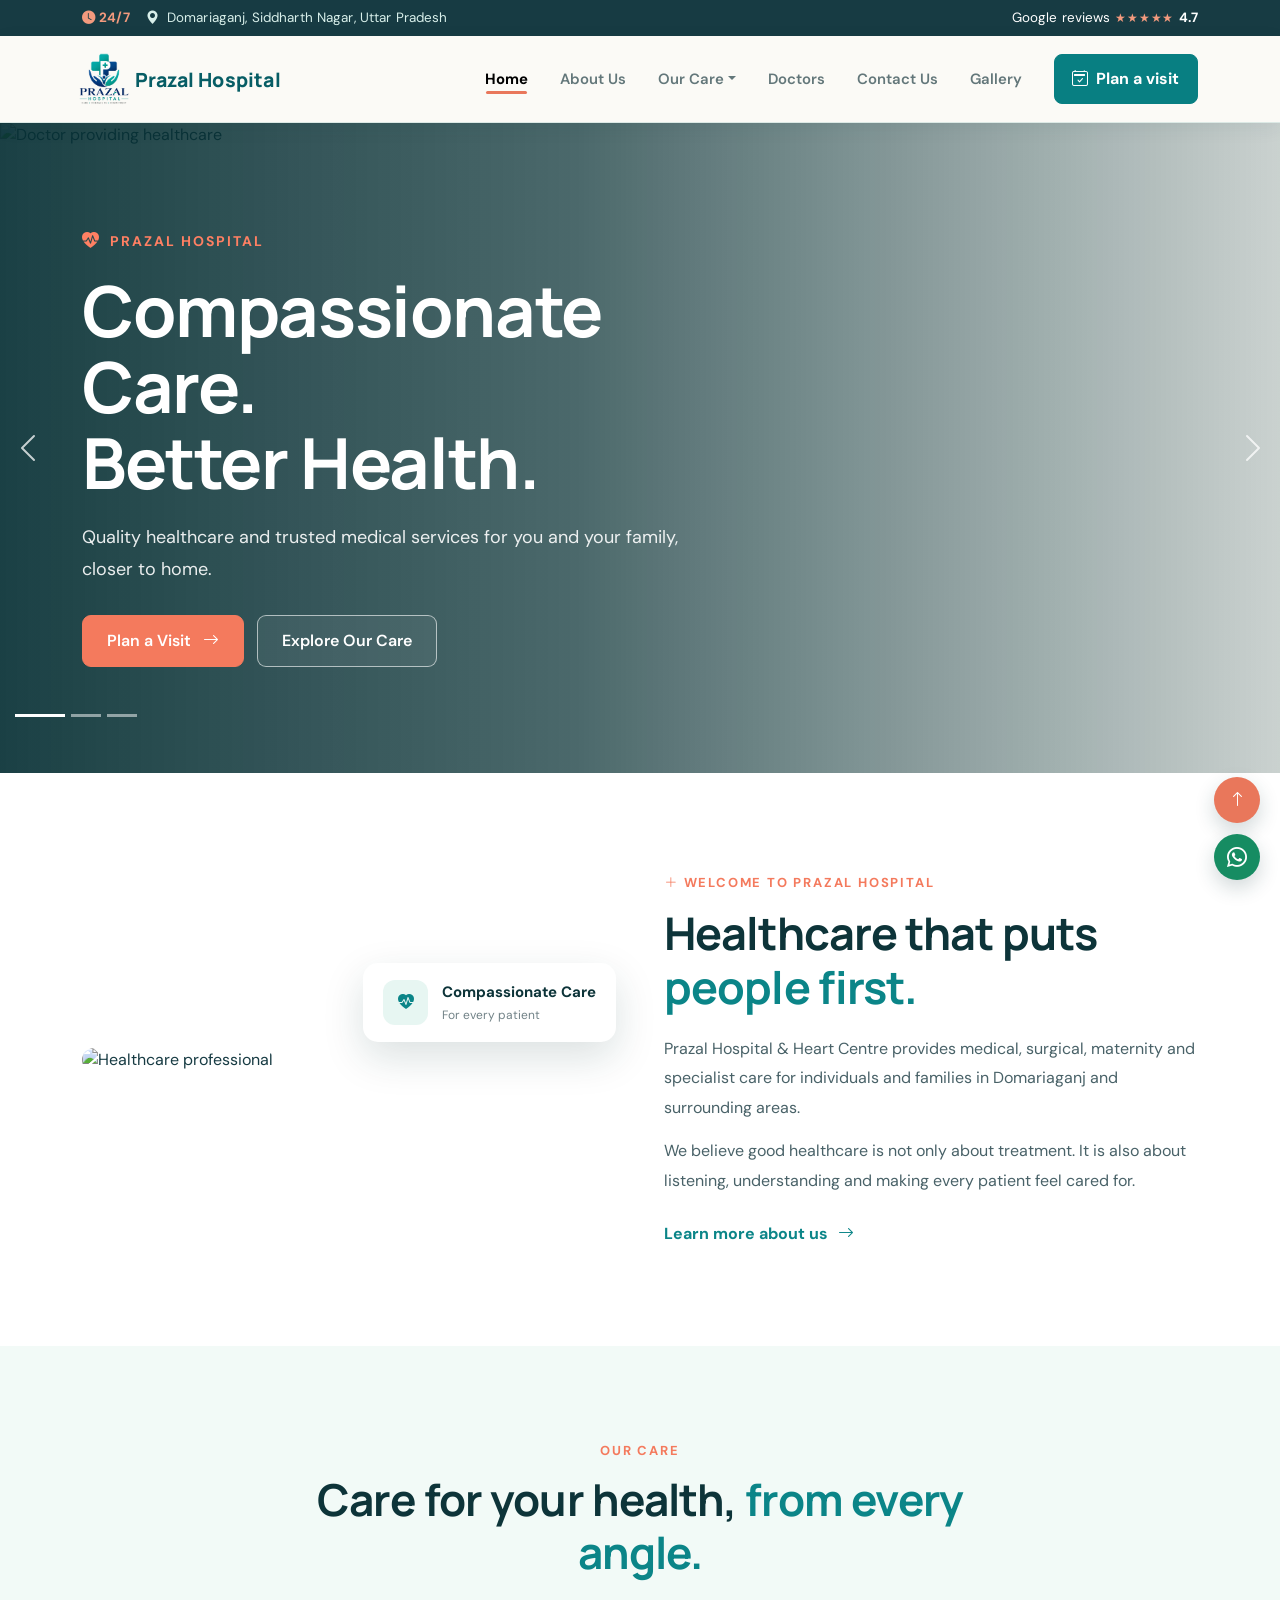
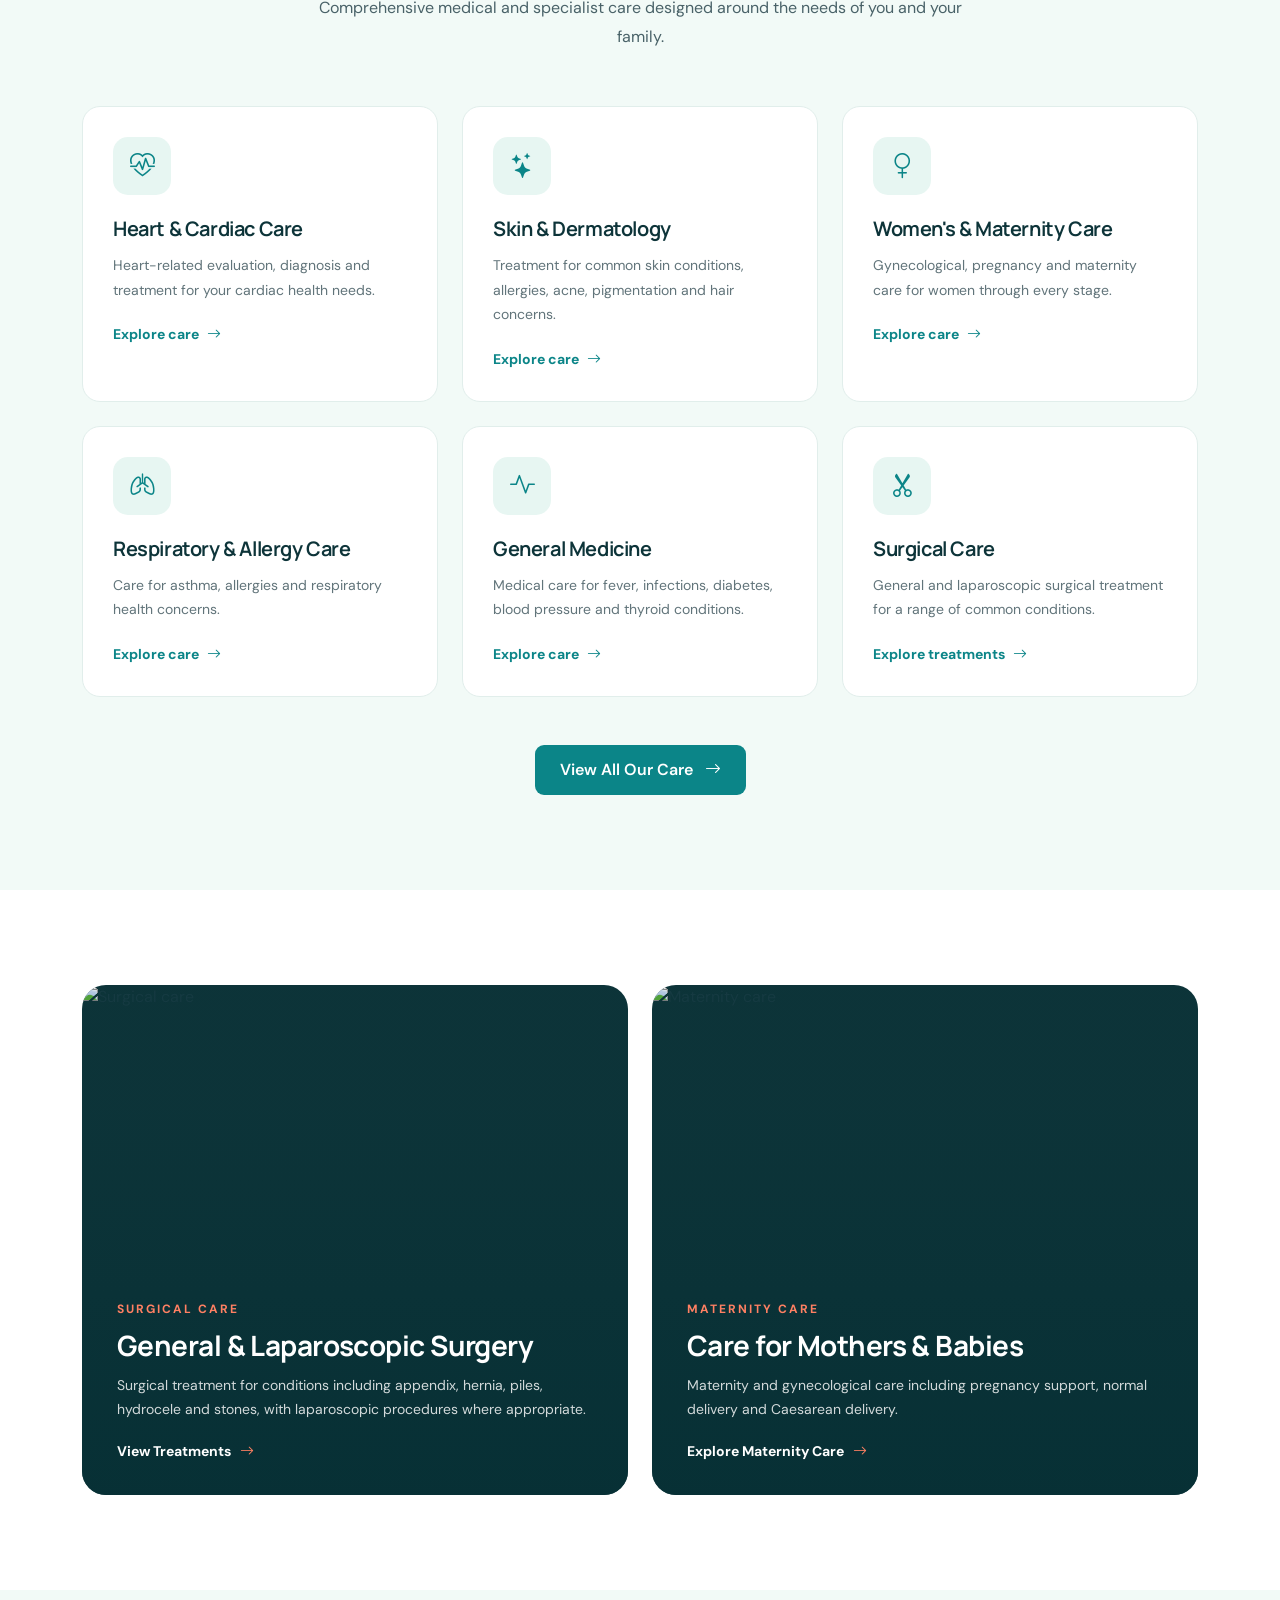
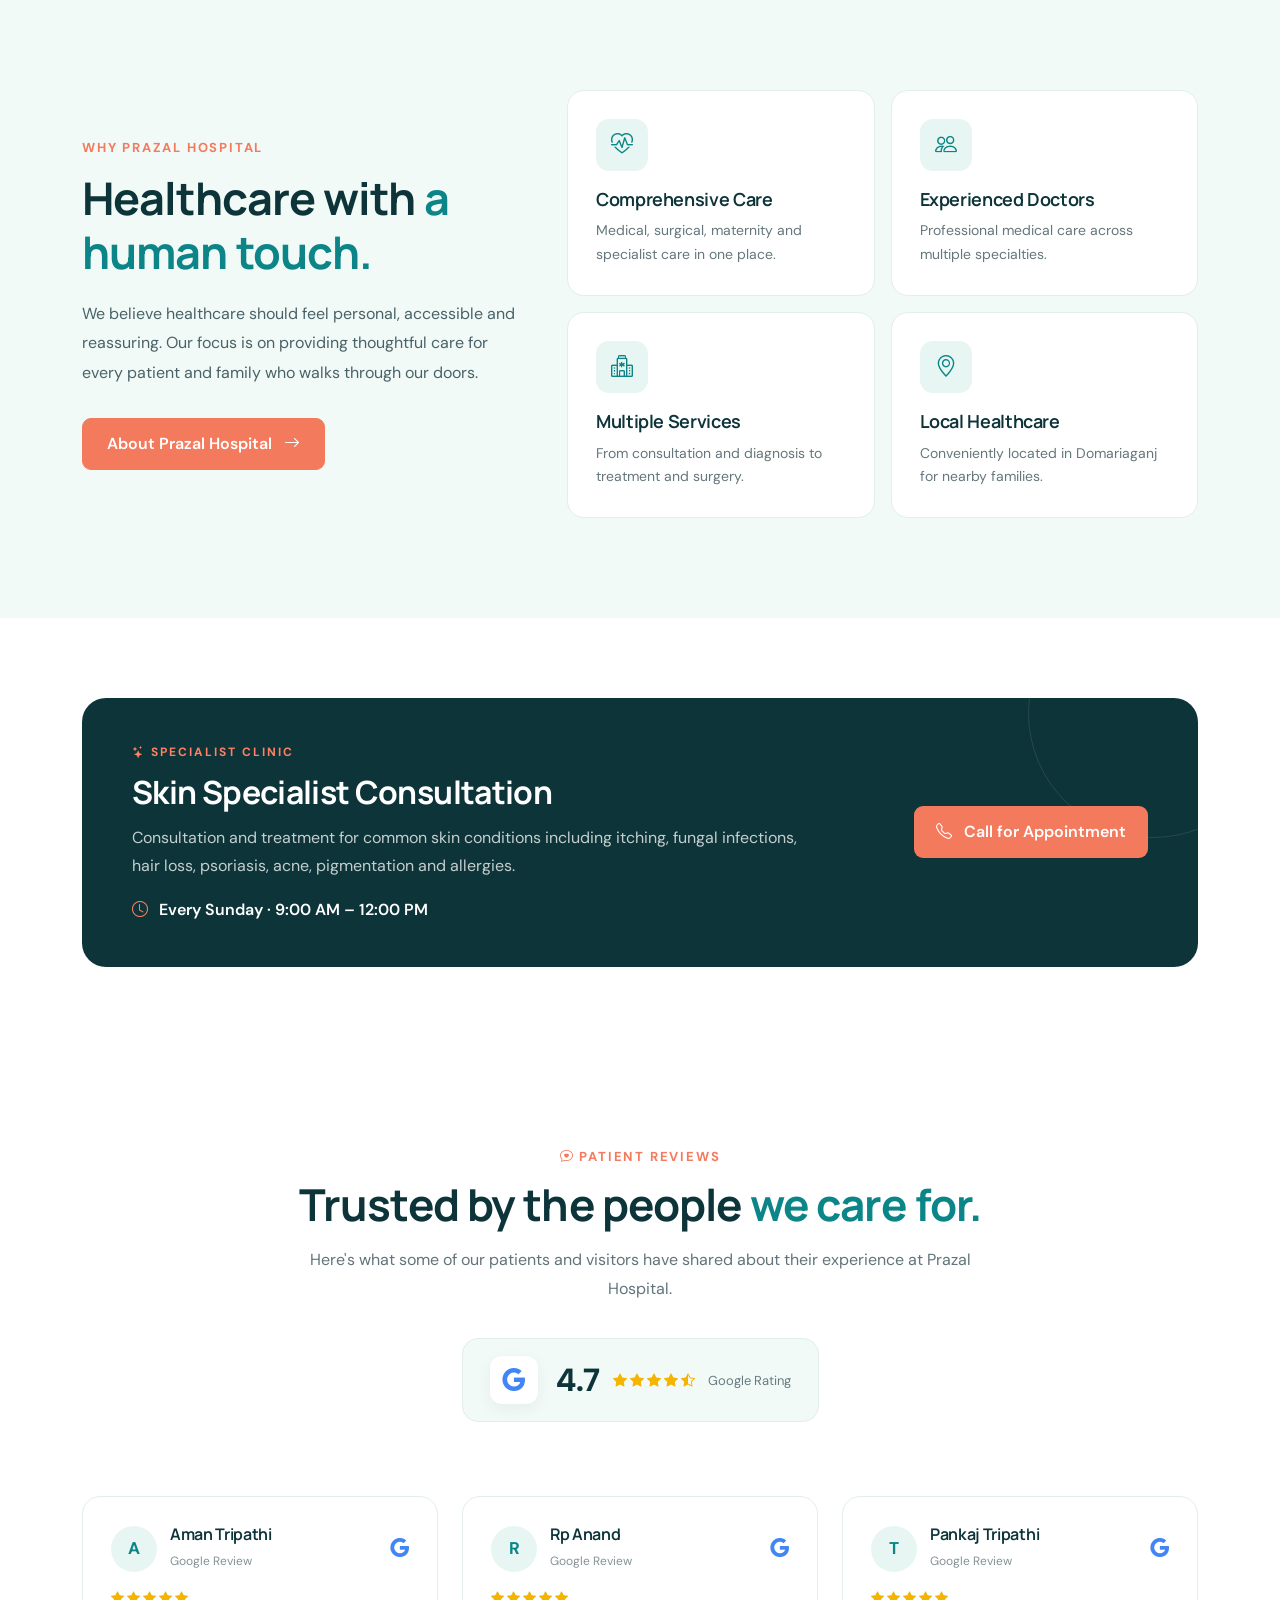
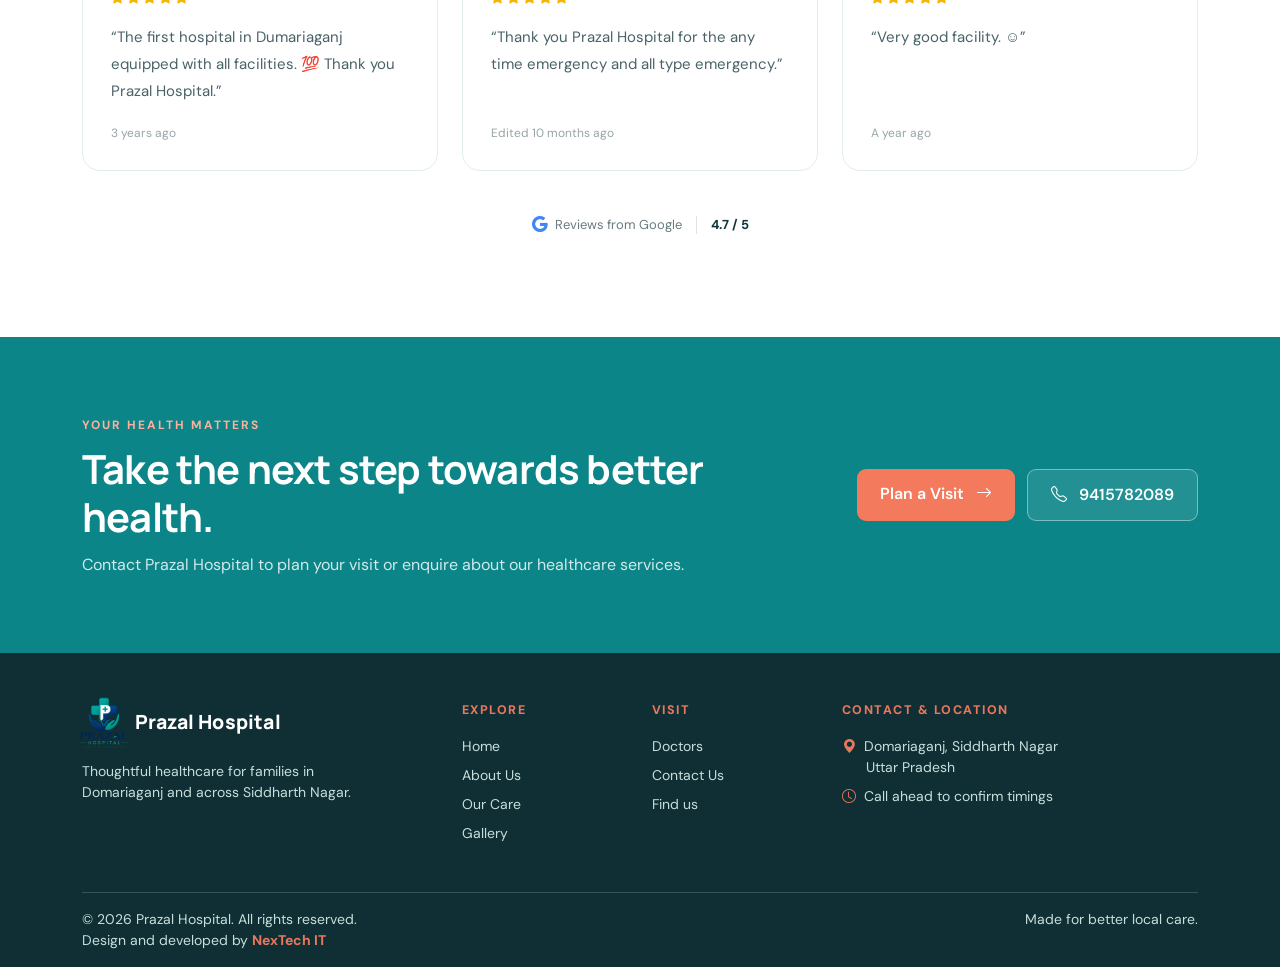
==== index.html @ b4af0061 "first commit" ====
<!doctype html>
<html lang="en">

<head>
	<meta charset="utf-8">
	<meta name="viewport" content="width=device-width, initial-scale=1">
	<meta name="description"
		content="Prazal Hospital in Domariaganj, Siddharth Nagar. Compassionate healthcare for you and your family.">
	<title>Prazal Hospital | Domariaganj, Siddharth Nagar</title>
	<link rel="preconnect" href="https://fonts.googleapis.com">
	<link rel="preconnect" href="https://fonts.gstatic.com" crossorigin>
	<link
		href="https://fonts.googleapis.com/css2?family=DM+Sans:wght@400;500;600;700&family=Manrope:wght@700;800&display=swap"
		rel="stylesheet">
	<link href="https://cdn.jsdelivr.net/npm/bootstrap@5.3.3/dist/css/bootstrap.min.css" rel="stylesheet">
	<link rel="stylesheet" href="https://cdn.jsdelivr.net/npm/bootstrap-icons@1.11.3/font/bootstrap-icons.min.css">
	<link rel="stylesheet" href="assets/css/style.css">
</head>

<body id="top">
	<div class="topbar py-2">
		<div class="container d-flex justify-content-between align-items-center">
			<span><strong class="topbar-availability me-3"><i class="bi bi-clock-fill me-1"></i>24/7</strong><i
					class="bi bi-geo-alt-fill me-2"></i>Domariaganj, Siddharth Nagar, Uttar Pradesh</span>
			<div class="d-flex align-items-center gap-3"><a class="topbar-rating"
					href="https://www.google.com/search?q=Prazal+Hospital+Domariaganj+reviews" target="_blank"
					rel="noopener"><span class="d-none d-md-inline">Google reviews </span><span class="stars"
						aria-label="4.7 out of 5 stars">★★★★★</span> <strong>4.7</strong></a></div>
		</div>
	</div>

	<nav class="navbar navbar-expand-lg sticky-top">
		<div class="container py-2">
			<a class="navbar-brand d-flex align-items-center" href="index.html"><img class="brand-logo"
					src="assets/images/logo.png" alt="">Prazal Hospital</a>
			<button class="navbar-toggler border-0" type="button" data-bs-toggle="collapse" data-bs-target="#mainNav"
				aria-label="Toggle navigation"><i class="bi bi-list fs-2"></i></button>
			<div class="collapse navbar-collapse" id="mainNav">
				<ul class="navbar-nav ms-auto align-items-lg-center gap-lg-3">
					<li class="nav-item"><a class="nav-link active" aria-current="page" href="index.html">Home</a></li>
					<li class="nav-item"><a class="nav-link" href="about.html">About Us</a></li>
					<li class="nav-item dropdown"><a class="nav-link dropdown-toggle" href="ourcare.html" role="button"
							data-bs-toggle="dropdown" aria-expanded="false">Our Care</a>
						<ul class="dropdown-menu">
							<li><a class="dropdown-item" href="ourcare.html#medical-care">Medical Care</a></li>
							<li><a class="dropdown-item" href="ourcare.html#treatments">Treatments &amp; Services</a>
							<!-- </li>
							<li><a class="dropdown-item" href="ourcare.html#hospital-services">Hospital Services</a>
							</li> -->
							<li><a class="dropdown-item" href="ourcare.html#facilities">Care Facilities</a></li>
							<li><a class="dropdown-item" href="ourcare.html#what-we-offer">What We Offer</a></li>
							<!-- <li><a class="dropdown-item" href="ourcare.html#facilities">Our Facilities</a></li> -->
						</ul>
					</li>
					<li class="nav-item"><a class="nav-link" href="doctors.html">Doctors</a></li>
					<li class="nav-item"><a class="nav-link" href="contact.html">Contact Us</a></li>
					<li class="nav-item"><a class="nav-link" href="gallery.html">Gallery</a></li>
					<li class="nav-item ms-lg-2 mt-3 mt-lg-0"><a class="btn btn-primary"
							href="contact.html#contact-form"><i class="bi bi-calendar2-check me-2"></i>Plan a visit</a>
					</li>
				</ul>
			</div>
		</div>
	</nav>

	<main>
		<!-- <section class="hero">
			<div class="container">
				<div class="row align-items-center g-5">
					<div class="col-lg-6">
						<p class="eyebrow mb-3">Trusted care near your home</p>
						<h1 class="mb-4">Good care for you and your family.</h1>
						<p class="hero-copy mb-4">When you or your family needs medical help, Prazal Hospital is here
							for you. Get caring treatment, helpful guidance and important hospital services close to
							home in Domariaganj.</p>
						<div class="d-flex flex-wrap gap-3">
							<a class="btn btn-primary" href="contact.html#contact-form"><i
									class="bi bi-arrow-right me-2"></i>Visit Prazal Hospital</a>
							<a class="btn btn-outline-primary"
								href="https://www.google.com/maps/search/?api=1&query=Prazal+Hospital+Domariaganj"
								target="_blank" rel="noopener"><i class="bi bi-map me-2"></i>Get directions</a>
						</div>
					</div>
					<div class="col-lg-6">
						<div class="hero-photo">
							<img src="https://images.unsplash.com/photo-1519494026892-80bbd2d6fd0d?auto=format&fit=crop&w=1100&q=85"
								alt="Bright, welcoming hospital corridor" loading="eager">
							<div class="floating-note">
								<div class="eyebrow mb-1">Your family matters</div><strong>Caring doctors and support
									when you need it.</strong>
							</div>
						</div>
					</div>
				</div>
			</div>
		</section>

		<section class="stat-strip">
			<div class="container">
				<div class="row text-center">
					<div class="col-md-4 stat"><i class="bi bi-heart-pulse d-block mb-2"></i><strong>Patient-first
							care</strong>
						<div class="small text-secondary mt-1">Respectful support for every family</div>
					</div>
					<div class="col-md-4 stat"><i class="bi bi-geo-alt d-block mb-2"></i><strong>Conveniently
							located</strong>
						<div class="small text-secondary mt-1">Serving Domariaganj and nearby communities</div>
					</div>
					<div class="col-md-4 stat"><i class="bi bi-chat-heart d-block mb-2"></i><strong>Here when you need
							us</strong>
						<div class="small text-secondary mt-1">Contact the hospital before your visit</div>
					</div>
				</div>
			</div>
		</section>

		<section class="section-pad" id="care">
			<div class="container">
				<div class="row align-items-end mb-5 g-4">
					<div class="col-lg-7">
						<p class="eyebrow mb-3">A complete care experience</p>
						<h2 class="section-title mb-0">Our medical services.</h2>
					</div>
					<div class="col-lg-5 ms-auto">
						<p class="section-lead mb-0">Quality hospital services, available for patients and families in
							Domariaganj.</p>
					</div>
				</div>
				<div class="bilingual-care row g-0">
					<div class="language-panel col-lg-6">
						<div class="language-label mb-3">Medical services in English</div>
						<div class="care-point"><i class="bi bi-heart-pulse"></i>
							<div><strong>ICU</strong></div>
						</div>
						<div class="care-point"><i class="bi bi-lightning-charge"></i>
							<div><strong>24-hour Emergency</strong></div>
						</div>
						<div class="care-point"><i class="bi bi-hospital"></i>
							<div><strong>Operation Theatre</strong></div>
						</div>
						<div class="care-point"><i class="bi bi-eyedropper"></i>
							<div><strong>Pathology Lab</strong></div>
						</div>
						<div class="care-point"><i class="bi bi-soundwave"></i>
							<div><strong>Ultrasound</strong></div>
						</div>
						<div class="care-point"><i class="bi bi-activity"></i>
							<div><strong>2D Echo</strong></div>
						</div>
						<div class="care-point"><i class="bi bi-droplet-half"></i>
							<div><strong>Dialysis</strong></div>
						</div>
						<div class="care-point"><i class="bi bi-radioactive"></i>
							<div><strong>X-Ray &amp; ECG</strong></div>
						</div>
						<div class="care-point"><i class="bi bi-capsule"></i>
							<div><strong>Medical Store</strong></div>
						</div>
						<div class="care-point"><i class="bi bi-lungs"></i>
							<div><strong>Ventilator Support</strong></div>
						</div>
					</div>
					<div class="language-panel col-lg-6" lang="hi">
						<div class="language-label mb-3">चिकित्सा सेवाएं हिंदी में</div>
						<div class="care-point"><i class="bi bi-heart-pulse"></i>
							<div><strong>आई.सी.यू.</strong></div>
						</div>
						<div class="care-point"><i class="bi bi-lightning-charge"></i>
							<div><strong>24 घंटे आपातकालीन सेवा</strong></div>
						</div>
						<div class="care-point"><i class="bi bi-hospital"></i>
							<div><strong>ऑपरेशन थिएटर</strong></div>
						</div>
						<div class="care-point"><i class="bi bi-eyedropper"></i>
							<div><strong>पैथोलॉजी लैब</strong></div>
						</div>
						<div class="care-point"><i class="bi bi-soundwave"></i>
							<div><strong>अल्ट्रासाउंड</strong></div>
						</div>
						<div class="care-point"><i class="bi bi-activity"></i>
							<div><strong>2डी इको</strong></div>
						</div>
						<div class="care-point"><i class="bi bi-droplet-half"></i>
							<div><strong>डायलिसिस</strong></div>
						</div>
						<div class="care-point"><i class="bi bi-radioactive"></i>
							<div><strong>एक्स-रे और ई.सी.जी.</strong></div>
						</div>
						<div class="care-point"><i class="bi bi-capsule"></i>
							<div><strong>मेडिकल स्टोर</strong></div>
						</div>
						<div class="care-point"><i class="bi bi-lungs"></i>
							<div><strong>वेंटिलेटर सुविधा</strong></div>
						</div>
					</div>
				</div>
			</div>
		</section>

		<section class="experience-band py-4" id="doctors">
			<div class="container">
				<div class="row align-items-center g-3">
					<div class="col-md-3">
						<div class="experience-number">20+</div>
						<div class="eyebrow mt-2">Years of experience</div>
					</div>
					<div class="col-md-9">
						<div class="row g-2">
							<div class="col-sm-4">
								<div class="experience-stat"><strong>50+ beds</strong><span>Comfortable care
										spaces</span></div>
							</div>
							<div class="col-sm-4">
								<div class="experience-stat"><strong>12+ doctors</strong><span>Dedicated medical
										team</span></div>
							</div>
							<div class="col-sm-4">
								<div class="experience-stat"><strong>1,000+ families</strong><span>Supported with
										care</span></div>
							</div>
						</div>
					</div>
				</div>
			</div>
		</section>

		<section class="section-pad pt-0" id="facilities">
			<div class="container">
				<div class="row align-items-center g-5">
					<div class="col-lg-6 order-lg-2"><img class="facility-image"
							src="https://images.unsplash.com/photo-1586773860418-d37222d8fce3?auto=format&fit=crop&w=1000&q=85"
							alt="Clean hospital room with a window" loading="lazy"></div>
					<div class="col-lg-6 order-lg-1">
						<p class="eyebrow mb-3">Designed around your comfort</p>
						<h2 class="section-title mb-3">A calm place to focus on getting better.</h2>
						<p class="section-lead mb-4">Our facilities are arranged to make visits simpler for patients,
							attendants and care teams.</p>
						<ul class="facility-list mb-0">
							<li><i class="bi bi-door-open"></i>
								<div><strong>Comfortable patient spaces</strong>
									<p class="text-secondary mb-0 mt-1">A welcoming environment that supports rest and
										recovery.</p>
								</div>
							</li>
							<li><i class="bi bi-stars"></i>
								<div><strong>Clean and organised surroundings</strong>
									<p class="text-secondary mb-0 mt-1">Thoughtful spaces designed for a more reassuring
										visit.</p>
								</div>
							</li>
							<li><i class="bi bi-person-check"></i>
								<div><strong>Support for attendants</strong>
									<p class="text-secondary mb-0 mt-1">Clear guidance to help families feel informed at
										every step.</p>
								</div>
							</li>
						</ul>
					</div>
				</div>
			</div>
		</section>

		<section class="care-band section-pad" id="about">
			<div class="container">
				<div class="row align-items-center g-5">
					<div class="col-lg-6"><img class="care-image w-100"
							src="https://images.unsplash.com/photo-1576091160399-112ba8d25d1d?auto=format&fit=crop&w=1000&q=85"
							alt="Doctor speaking with a patient" loading="lazy"></div>
					<div class="col-lg-6">
						<p class="eyebrow mb-3">A trusted local presence</p>
						<h2 class="section-title mb-4">Good healthcare begins with good listening.</h2>
						<p class="section-lead mb-4">At Prazal Hospital, we believe every patient deserves time, dignity
							and straightforward guidance. Our goal is to support better decisions and better outcomes
							for the people of Siddharth Nagar.</p>
						<ul class="check-list mb-0">
							<li><i class="bi bi-check-circle-fill"></i>Warm, respectful patient interactions</li>
							<li><i class="bi bi-check-circle-fill"></i>Clear guidance throughout your care</li>
							<li><i class="bi bi-check-circle-fill"></i>A convenient hospital in Domariaganj</li>
						</ul>
					</div>
				</div>
			</div>
		</section>

		<section class="section-pad" id="reviews">
			<div class="container">
				<div class="row align-items-end mb-5 g-4">
					<div class="col-lg-6">
						<p class="eyebrow mb-3">Patient feedback</p>
						<h2 class="section-title mb-3">Care people remember.</h2><a class="google-rating"
							href="https://www.google.com/search?q=Prazal+Hospital+Domariaganj+reviews" target="_blank"
							rel="noopener"><span class="fw-bold">Google reviews</span><span class="stars"
								aria-label="4.7 out of 5 stars">★★★★★</span><strong>4.7</strong></a>
					</div>
					<div class="col-lg-5 ms-auto">
						<p class="section-lead mb-0">A few words from families who value a thoughtful, clear and
							welcoming hospital experience.</p>
					</div>
				</div>
				<div class="row g-3">
					<div class="col-md-4">
						<article class="review-card">
							<div class="stars" aria-label="5 out of 5 stars">★★★★★</div>
							<blockquote>“The team made us feel comfortable and explained each step with patience.”
							</blockquote><cite>Patient family, Domariaganj</cite>
						</article>
					</div>
					<div class="col-md-4">
						<article class="review-card">
							<div class="stars" aria-label="5 out of 5 stars">★★★★★</div>
							<blockquote>“A caring atmosphere and helpful support when our family needed it most.”
							</blockquote><cite>Local patient family</cite>
						</article>
					</div>
					<div class="col-md-4">
						<article class="review-card">
							<div class="stars" aria-label="5 out of 5 stars">★★★★★</div>
							<blockquote>“It was reassuring to have a hospital close to home and easy to reach.”
							</blockquote><cite>Patient family, Siddharth Nagar</cite>
						</article>
					</div>
				</div>
			</div>
		</section>

		<section class="achievement-band py-4" id="achievements">
			<div class="container">
				<div class="row align-items-center g-3">
					<div class="col-lg-4">
						<p class="eyebrow mb-1">Our journey</p><strong class="h5 mb-0 d-block">Experience built around
							people.</strong>
					</div>
					<div class="col-lg-8">
						<div class="row text-center text-md-start">
							<div class="col-md-4 achievement">
								<div class="achievement-value">Local</div>
								<div class="achievement-label">care rooted in Domariaganj</div>
							</div>
							<div class="col-md-4 achievement">
								<div class="achievement-value">Every day</div>
								<div class="achievement-label">committed to better care</div>
							</div>
							<div class="col-md-4 achievement">
								<div class="achievement-value">One team</div>
								<div class="achievement-label">working for every family</div>
							</div>
						</div>
					</div>
				</div>
			</div>
		</section>

		<section class="section-pad" id="visit">
			<div class="container">
				<div class="row g-5 align-items-center">
					<div class="col-lg-5">
						<p class="eyebrow mb-3">Plan your visit</p>
						<h2 class="section-title mb-3">We’re easy to find.</h2>
						<p class="section-lead mb-4">Prazal Hospital is located in Domariaganj, Siddharth Nagar. Contact
							the hospital directly to confirm availability and plan your appointment.</p><a
							class="btn btn-primary"
							href="https://www.google.com/maps/search/?api=1&query=Prazal+Hospital+Domariaganj"
							target="_blank" rel="noopener"><i class="bi bi-sign-turn-right me-2"></i>Open in Google
							Maps</a>
					</div>
					<div class="col-lg-6 ms-auto">
						<div class="location-box d-flex gap-3 align-items-start mb-3"><i class="bi bi-pin-map-fill"></i>
							<div><strong>Our location</strong>
								<p class="text-secondary mb-0 mt-1">Prazal Hospital, Domariaganj<br>Siddharth Nagar,
									Uttar Pradesh</p>
							</div>
						</div>
						<div class="location-box d-flex gap-3 align-items-start"><i class="bi bi-telephone-fill"></i>
							<div><strong>Before you arrive</strong>
								<p class="text-secondary mb-0 mt-1">Please call ahead for appointments, timings and
									current services.</p>
							</div>
						</div>
					</div>
				</div>
			</div>
		</section>

		<section class="section-pad" id="faq">
			<div class="container">
				<div class="text-center mb-5">
					<p class="eyebrow mb-3">Need to know</p>
					<h2 class="section-title mb-3">Frequently Asked Questions</h2>
					<p class="section-lead mb-0">Helpful information before your visit to Prazal Hospital.</p>
				</div>
				<div class="faq-wrap accordion" id="faqAccordion">
					<div class="accordion-item">
						<h3 class="accordion-header"><button class="accordion-button" type="button"
								data-bs-toggle="collapse" data-bs-target="#faqOne" aria-expanded="true"
								aria-controls="faqOne">What services are available at Prazal Hospital?</button></h3>
						<div id="faqOne" class="accordion-collapse collapse show" data-bs-parent="#faqAccordion">
							<div class="accordion-body">Our listed services include ICU, 24-hour emergency care,
								operation theatre, pathology lab, ultrasound, 2D echo, dialysis, X-ray and ECG, medical
								store, and ventilator support.</div>
						</div>
					</div>
					<div class="accordion-item">
						<h3 class="accordion-header"><button class="accordion-button collapsed" type="button"
								data-bs-toggle="collapse" data-bs-target="#faqTwo" aria-expanded="false"
								aria-controls="faqTwo">Where is Prazal Hospital located?</button></h3>
						<div id="faqTwo" class="accordion-collapse collapse" data-bs-parent="#faqAccordion">
							<div class="accordion-body">Prazal Hospital is located in Domariaganj, Siddharth Nagar,
								Uttar Pradesh. Use the Google Maps link in the visit section for directions.</div>
						</div>
					</div>
					<div class="accordion-item">
						<h3 class="accordion-header"><button class="accordion-button collapsed" type="button"
								data-bs-toggle="collapse" data-bs-target="#faqThree" aria-expanded="false"
								aria-controls="faqThree">Do I need to book an appointment?</button></h3>
						<div id="faqThree" class="accordion-collapse collapse" data-bs-parent="#faqAccordion">
							<div class="accordion-body">Please call the hospital before visiting to confirm
								appointments, availability, timings and the service you need.</div>
						</div>
					</div>
					<div class="accordion-item">
						<h3 class="accordion-header"><button class="accordion-button collapsed" type="button"
								data-bs-toggle="collapse" data-bs-target="#faqFour" aria-expanded="false"
								aria-controls="faqFour">Is emergency care available 24 hours?</button></h3>
						<div id="faqFour" class="accordion-collapse collapse" data-bs-parent="#faqAccordion">
							<div class="accordion-body">The hospital information lists 24-hour emergency service. For
								urgent medical needs, contact the hospital directly or your local emergency service.
							</div>
						</div>
					</div>
					<div class="accordion-item">
						<h3 class="accordion-header"><button class="accordion-button collapsed" type="button"
								data-bs-toggle="collapse" data-bs-target="#faqFive" aria-expanded="false"
								aria-controls="faqFive">How can I confirm hospital timings?</button></h3>
						<div id="faqFive" class="accordion-collapse collapse" data-bs-parent="#faqAccordion">
							<div class="accordion-body">Timings and service availability can change, so please call
								ahead before planning your visit.</div>
						</div>
					</div>
				</div>
			</div>
		</section> -->




		<!-- ================================
			PRAZAL HOME HERO
		================================ -->

		<section id="prazal-home-hero" class="prazal-hero-section">

			<div id="prazalHeroCarousel"
				class="carousel slide carousel-fade"
				data-bs-ride="carousel"
				data-bs-interval="5000">

				<!-- INDICATORS -->
				<div class="carousel-indicators prazal-hero-indicators">

					<button type="button"
							data-bs-target="#prazalHeroCarousel"
							data-bs-slide-to="0"
							class="active"
							aria-current="true"
							aria-label="Slide 1"></button>

					<button type="button"
							data-bs-target="#prazalHeroCarousel"
							data-bs-slide-to="1"
							aria-label="Slide 2"></button>

					<button type="button"
							data-bs-target="#prazalHeroCarousel"
							data-bs-slide-to="2"
							aria-label="Slide 3"></button>

				</div>


				<!-- SLIDES -->
				<div class="carousel-inner">


					<!-- SLIDE 1 -->
					<div class="carousel-item active">

						<img src="https://images.unsplash.com/photo-1576091160399-112ba8d25d1d?auto=format&fit=crop&w=2000&q=85"
							class="d-block w-100 prazal-hero-image"
							alt="Doctor providing healthcare">

						<div class="prazal-hero-overlay"></div>

						<div class="container prazal-hero-content">

							<div class="prazal-hero-text">

								<span class="prazal-hero-label">
									<i class="bi bi-heart-pulse-fill"></i>
									PRAZAL HOSPITAL
								</span>

								<h1>
									Compassionate Care.<br>
									Better Health.
								</h1>

								<p>
									Quality healthcare and trusted medical services
									for you and your family, closer to home.
								</p>

								<div class="prazal-hero-buttons">

									<a href="contact.html"
									class="btn prazal-btn-primary">
										Plan a Visit
										<i class="bi bi-arrow-right ms-2"></i>
									</a>

									<a href="our-care.html"
									class="btn prazal-btn-outline">
										Explore Our Care
									</a>

								</div>

							</div>

						</div>

					</div>


					<!-- SLIDE 2 -->
					<div class="carousel-item">

						<img src="https://images.unsplash.com/photo-1538108149393-fbbd81895907?auto=format&fit=crop&w=2000&q=85"
							class="d-block w-100 prazal-hero-image"
							alt="Modern hospital healthcare">

						<div class="prazal-hero-overlay"></div>

						<div class="container prazal-hero-content">

							<div class="prazal-hero-text">

								<span class="prazal-hero-label">
									<i class="bi bi-shield-check"></i>
									TRUSTED HEALTHCARE
								</span>

								<h1>
									Care You Can<br>
									Count On.
								</h1>

								<p>
									From medical consultation to treatment and
									surgery, we're here to support your health journey.
								</p>

								<div class="prazal-hero-buttons">

									<a href="medical-care.html"
									class="btn prazal-btn-primary">
										Discover Our Care
										<i class="bi bi-arrow-right ms-2"></i>
									</a>

								</div>

							</div>

						</div>

					</div>


					<!-- SLIDE 3 -->
					<div class="carousel-item">

						<img src="https://images.unsplash.com/photo-1551076805-e1869033e561?auto=format&fit=crop&w=2000&q=85"
							class="d-block w-100 prazal-hero-image"
							alt="Medical professionals and healthcare">

						<div class="prazal-hero-overlay"></div>

						<div class="container prazal-hero-content">

							<div class="prazal-hero-text">

								<span class="prazal-hero-label">
									<i class="bi bi-people-fill"></i>
									HERE FOR YOUR FAMILY
								</span>

								<h1>
									Your Family's<br>
									Health Matters.
								</h1>

								<p>
									Thoughtful medical, surgical, maternity and
									specialist care for families in Domariaganj.
								</p>

								<div class="prazal-hero-buttons">

									<a href="contact.html"
									class="btn prazal-btn-primary">
										Contact Us
										<i class="bi bi-arrow-right ms-2"></i>
									</a>

								</div>

							</div>

						</div>

					</div>

				</div>


				<!-- PREVIOUS -->
				<button class="carousel-control-prev prazal-hero-control"
						type="button"
						data-bs-target="#prazalHeroCarousel"
						data-bs-slide="prev">

					<span class="carousel-control-prev-icon"></span>

					<span class="visually-hidden">
						Previous
					</span>

				</button>


				<!-- NEXT -->
				<button class="carousel-control-next prazal-hero-control"
						type="button"
						data-bs-target="#prazalHeroCarousel"
						data-bs-slide="next">

					<span class="carousel-control-next-icon"></span>

					<span class="visually-hidden">
						Next
					</span>

				</button>

			</div>

		</section>

		<!-- ==========================================
			PRAZAL INTRODUCTION
		========================================== -->

		<section id="prazal-home-intro" class="prazal-intro-section">

			<div class="container">

				<div class="row align-items-center g-5">

					<div class="col-lg-6">

						<div class="prazal-intro-image-wrap">

							<img src="https://images.unsplash.com/photo-1584982751601-97dcc096659c?auto=format&fit=crop&w=1000&q=85"
								class="img-fluid prazal-intro-image"
								alt="Healthcare professional">

							<div class="prazal-intro-badge">

								<i class="bi bi-heart-pulse-fill"></i>

								<div>
									<strong>Compassionate Care</strong>
									<span>For every patient</span>
								</div>

							</div>

						</div>

					</div>


					<div class="col-lg-6">

						<div class="prazal-section-label">
							<i class="bi bi-plus-lg"></i>
							WELCOME TO PRAZAL HOSPITAL
						</div>

						<h2 class="prazal-intro-title">
							Healthcare that puts
							<span>people first.</span>
						</h2>

						<p class="prazal-intro-text">
							Prazal Hospital & Heart Centre provides medical,
							surgical, maternity and specialist care for individuals
							and families in Domariaganj and surrounding areas.
						</p>

						<p class="prazal-intro-text">
							We believe good healthcare is not only about treatment.
							It is also about listening, understanding and making
							every patient feel cared for.
						</p>

						<a href="about-us.html"
						class="prazal-text-link">

							Learn more about us
							<i class="bi bi-arrow-right"></i>

						</a>

					</div>

				</div>

			</div>

		</section>

		<!-- ==========================================
			PRAZAL MEDICAL CARE
		========================================== -->

		<section id="prazal-home-care"
				class="prazal-care-section">

			<div class="container">

				<div class="prazal-home-heading">

					<div class="prazal-section-label">
						OUR CARE
					</div>

					<h2>
						Care for your health,
						<span>from every angle.</span>
					</h2>

					<p>
						Comprehensive medical and specialist care designed
						around the needs of you and your family.
					</p>

				</div>


				<div class="row g-4">


					<!-- CARD -->
					<div class="col-lg-4 col-md-6">

						<div class="prazal-care-card">

							<div class="prazal-care-icon">
								<i class="bi bi-heart-pulse"></i>
							</div>

							<h3>Heart & Cardiac Care</h3>

							<p>
								Heart-related evaluation, diagnosis and
								treatment for your cardiac health needs.
							</p>

							<a href="ourcare.html#medical-care">
								Explore care
								<i class="bi bi-arrow-right"></i>
							</a>

						</div>

					</div>


					<!-- CARD -->
					<div class="col-lg-4 col-md-6">

						<div class="prazal-care-card">

							<div class="prazal-care-icon">
								<i class="bi bi-stars"></i>
							</div>

							<h3>Skin & Dermatology</h3>

							<p>
								Treatment for common skin conditions,
								allergies, acne, pigmentation and hair concerns.
							</p>

							<a href="ourcare.html#skin-dermatology">
								Explore care
								<i class="bi bi-arrow-right"></i>
							</a>

						</div>

					</div>


					<!-- CARD -->
					<div class="col-lg-4 col-md-6">

						<div class="prazal-care-card">

							<div class="prazal-care-icon">
								<i class="bi bi-gender-female"></i>
							</div>

							<h3>Women's & Maternity Care</h3>

							<p>
								Gynecological, pregnancy and maternity care
								for women through every stage.
							</p>

							<a href="ourcare.html">
								Explore care
								<i class="bi bi-arrow-right"></i>
							</a>

						</div>

					</div>


					<!-- CARD -->
					<div class="col-lg-4 col-md-6">

						<div class="prazal-care-card">

							<div class="prazal-care-icon">
								<i class="bi bi-lungs"></i>
							</div>

							<h3>Respiratory & Allergy Care</h3>

							<p>
								Care for asthma, allergies and
								respiratory health concerns.
							</p>

							<a href="ourcare.html">
								Explore care
								<i class="bi bi-arrow-right"></i>
							</a>

						</div>

					</div>


					<!-- CARD -->
					<div class="col-lg-4 col-md-6">

						<div class="prazal-care-card">

							<div class="prazal-care-icon">
								<i class="bi bi-activity"></i>
							</div>

							<h3>General Medicine</h3>

							<p>
								Medical care for fever, infections,
								diabetes, blood pressure and thyroid conditions.
							</p>

							<a href="ourcare.html">
								Explore care
								<i class="bi bi-arrow-right"></i>
							</a>

						</div>

					</div>


					<!-- CARD -->
					<div class="col-lg-4 col-md-6">

						<div class="prazal-care-card">

							<div class="prazal-care-icon">
								<i class="bi bi-scissors"></i>
							</div>

							<h3>Surgical Care</h3>

							<p>
								General and laparoscopic surgical treatment
								for a range of common conditions.
							</p>

							<a href="ourcare.html">
								Explore treatments
								<i class="bi bi-arrow-right"></i>
							</a>

						</div>

					</div>

				</div>


				<div class="text-center mt-5">

					<a href="ourcare.html"
					class="btn prazal-care-all-btn">

						View All Our Care
						<i class="bi bi-arrow-right ms-2"></i>

					</a>

				</div>

			</div>

		</section>


		<!-- ==========================================
			PRAZAL TREATMENT HIGHLIGHT
		========================================== -->

		<section id="prazal-home-treatment"
				class="prazal-treatment-section">

			<div class="container">

				<div class="row align-items-stretch g-4">


					<!-- SURGERY -->
					<div class="col-lg-6">

						<div class="prazal-treatment-card">

							<img src="https://images.unsplash.com/photo-1559757175-0eb30cd8c063?auto=format&fit=crop&w=1200&q=85"
								alt="Surgical care"
								class="prazal-treatment-image">

							<div class="prazal-treatment-content">

								<span class="prazal-treatment-label">
									SURGICAL CARE
								</span>

								<h3>
									General & Laparoscopic Surgery
								</h3>

								<p>
									Surgical treatment for conditions including
									appendix, hernia, piles, hydrocele and stones,
									with laparoscopic procedures where appropriate.
								</p>

								<a href="treatments-services.html"
								class="prazal-treatment-link">

									View Treatments
									<i class="bi bi-arrow-right"></i>

								</a>

							</div>

						</div>

					</div>


					<!-- MATERNITY -->
					<div class="col-lg-6">

						<div class="prazal-treatment-card">

							<img src="https://images.unsplash.com/photo-1532938911079-1b06ac7ceec7?auto=format&fit=crop&w=1200&q=85"
								alt="Maternity care"
								class="prazal-treatment-image">

							<div class="prazal-treatment-content">

								<span class="prazal-treatment-label">
									MATERNITY CARE
								</span>

								<h3>
									Care for Mothers & Babies
								</h3>

								<p>
									Maternity and gynecological care including
									pregnancy support, normal delivery and
									Caesarean delivery.
								</p>

								<a href="treatments-services.html"
								class="prazal-treatment-link">

									Explore Maternity Care
									<i class="bi bi-arrow-right"></i>

								</a>

							</div>

						</div>

					</div>

				</div>

			</div>

		</section>
		<!-- ==========================================
			WHY PRAZAL
		========================================== -->

		<section id="prazal-home-why"
				class="prazal-why-section">

			<div class="container">

				<div class="row align-items-center g-5">


					<div class="col-lg-5">

						<div class="prazal-section-label">
							WHY PRAZAL HOSPITAL
						</div>

						<h2 class="prazal-why-title">
							Healthcare with
							<span>a human touch.</span>
						</h2>

						<p class="prazal-why-text">
							We believe healthcare should feel personal,
							accessible and reassuring. Our focus is on
							providing thoughtful care for every patient
							and family who walks through our doors.
						</p>

						<a href="about.html"
						class="btn prazal-btn-primary mt-2">

							About Prazal Hospital
							<i class="bi bi-arrow-right ms-2"></i>

						</a>

					</div>


					<div class="col-lg-7">

						<div class="row g-3">


							<div class="col-md-6">

								<div class="prazal-why-item">

									<div class="prazal-why-icon">
										<i class="bi bi-heart-pulse"></i>
									</div>

									<h3>Comprehensive Care</h3>

									<p>
										Medical, surgical, maternity and
										specialist care in one place.
									</p>

								</div>

							</div>


							<div class="col-md-6">

								<div class="prazal-why-item">

									<div class="prazal-why-icon">
										<i class="bi bi-people"></i>
									</div>

									<h3>Experienced Doctors</h3>

									<p>
										Professional medical care across
										multiple specialties.
									</p>

								</div>

							</div>


							<div class="col-md-6">

								<div class="prazal-why-item">

									<div class="prazal-why-icon">
										<i class="bi bi-hospital"></i>
									</div>

									<h3>Multiple Services</h3>

									<p>
										From consultation and diagnosis
										to treatment and surgery.
									</p>

								</div>

							</div>


							<div class="col-md-6">

								<div class="prazal-why-item">

									<div class="prazal-why-icon">
										<i class="bi bi-geo-alt"></i>
									</div>

									<h3>Local Healthcare</h3>

									<p>
										Conveniently located in Domariaganj
										for nearby families.
									</p>

								</div>

							</div>


						</div>

					</div>

				</div>

			</div>

		</section>
		<!-- ==========================================
			PRAZAL SPECIALIST CLINIC
		========================================== -->

		<section id="prazal-home-specialist"
				class="prazal-specialist-section">

			<div class="container">

				<div class="prazal-specialist-box">

					<div class="row align-items-center g-4">

						<div class="col-lg-8">

							<div class="prazal-specialist-label">

								<i class="bi bi-stars"></i>
								SPECIALIST CLINIC

							</div>

							<h2>
								Skin Specialist Consultation
							</h2>

							<p>
								Consultation and treatment for common skin
								conditions including itching, fungal infections,
								hair loss, psoriasis, acne, pigmentation
								and allergies.
							</p>

							<div class="prazal-specialist-time">

								<i class="bi bi-clock"></i>

								Every Sunday · 9:00 AM – 12:00 PM

							</div>

						</div>


						<div class="col-lg-4 text-lg-end">

							<a href="tel:9415782089"
							class="btn prazal-specialist-btn">

								<i class="bi bi-telephone me-2"></i>
								Call for Appointment

							</a>

						</div>

					</div>

				</div>

			</div>

		</section>

		<!-- ==========================================
			PRAZAL GOOGLE REVIEWS
		========================================== -->

		<section id="prazal-home-reviews"
				class="prazal-reviews-section">

			<div class="container">

				<!-- SECTION HEADING -->
				<div class="prazal-reviews-heading">

					<div class="prazal-section-label">
						<i class="bi bi-chat-heart"></i>
						PATIENT REVIEWS
					</div>

					<h2>
						Trusted by the people
						<span>we care for.</span>
					</h2>

					<p>
						Here's what some of our patients and visitors
						have shared about their experience at Prazal Hospital.
					</p>

				</div>


				<!-- GOOGLE RATING -->
				<div class="prazal-google-rating">

					<div class="prazal-google-logo">
						<i class="bi bi-google"></i>
					</div>

					<div class="prazal-rating-main">

						<div class="prazal-rating-number">
							4.7
						</div>

						<div class="prazal-rating-stars">

							<i class="bi bi-star-fill"></i>
							<i class="bi bi-star-fill"></i>
							<i class="bi bi-star-fill"></i>
							<i class="bi bi-star-fill"></i>
							<i class="bi bi-star-half"></i>

						</div>

						<div class="prazal-rating-label">
							Google Rating
						</div>

					</div>

				</div>


				<!-- REVIEWS -->
				<div class="row g-4 prazal-review-grid">


					<!-- REVIEW 1 -->
					<div class="col-lg-4 col-md-6">

						<div class="prazal-review-card">

							<div class="prazal-review-top">

								<div class="prazal-review-avatar">
									A
								</div>

								<div>

									<h3>
										Aman Tripathi
									</h3>

									<span>
										Google Review
									</span>

								</div>

								<i class="bi bi-google prazal-review-google"></i>

							</div>


							<div class="prazal-review-stars">

								<i class="bi bi-star-fill"></i>
								<i class="bi bi-star-fill"></i>
								<i class="bi bi-star-fill"></i>
								<i class="bi bi-star-fill"></i>
								<i class="bi bi-star-fill"></i>

							</div>


							<p>
								“The first hospital in Dumariaganj equipped
								with all facilities. 💯 Thank you Prazal Hospital.”
							</p>


							<div class="prazal-review-date">
								3 years ago
							</div>

						</div>

					</div>


					<!-- REVIEW 2 -->
					<div class="col-lg-4 col-md-6">

						<div class="prazal-review-card">

							<div class="prazal-review-top">

								<div class="prazal-review-avatar">
									R
								</div>

								<div>

									<h3>
										Rp Anand
									</h3>

									<span>
										Google Review
									</span>

								</div>

								<i class="bi bi-google prazal-review-google"></i>

							</div>


							<div class="prazal-review-stars">

								<i class="bi bi-star-fill"></i>
								<i class="bi bi-star-fill"></i>
								<i class="bi bi-star-fill"></i>
								<i class="bi bi-star-fill"></i>
								<i class="bi bi-star-fill"></i>

							</div>


							<p>
								“Thank you Prazal Hospital for the
								any time emergency and all type emergency.”
							</p>


							<div class="prazal-review-date">
								Edited 10 months ago
							</div>

						</div>

					</div>


					<!-- REVIEW 3 -->
					<div class="col-lg-4 col-md-6">

						<div class="prazal-review-card">

							<div class="prazal-review-top">

								<div class="prazal-review-avatar">
									T
								</div>

								<div>

									<h3>
										Pankaj Tripathi
									</h3>

									<span>
										Google Review
									</span>

								</div>

								<i class="bi bi-google prazal-review-google"></i>

							</div>


							<div class="prazal-review-stars">

								<i class="bi bi-star-fill"></i>
								<i class="bi bi-star-fill"></i>
								<i class="bi bi-star-fill"></i>
								<i class="bi bi-star-fill"></i>
								<i class="bi bi-star-fill"></i>

							</div>


							<p>
								“Very good facility. ☺️”
							</p>


							<div class="prazal-review-date">
								A year ago
							</div>

						</div>

					</div>

				</div>


				<!-- BOTTOM -->
				<div class="prazal-reviews-bottom">

					<span>
						<i class="bi bi-google"></i>
						Reviews from Google
					</span>

					<span class="prazal-review-divider"></span>

					<strong>
						4.7 / 5
					</strong>

				</div>

			</div>

		</section>
		<!-- ==========================================
			PRAZAL FINAL CTA
		========================================== -->

		<section id="prazal-home-cta"
				class="prazal-home-cta">

			<div class="container">

				<div class="prazal-cta-content">

					<div>

						<span>
							YOUR HEALTH MATTERS
						</span>

						<h2>
							Take the next step towards better health.
						</h2>

						<p>
							Contact Prazal Hospital to plan your visit
							or enquire about our healthcare services.
						</p>

					</div>


					<div class="prazal-cta-buttons">

						<a href="contact.html"
						class="btn prazal-cta-main">

							Plan a Visit
							<i class="bi bi-arrow-right ms-2"></i>

						</a>

						<a href="tel:9415782089"
						class="btn prazal-cta-call">

							<i class="bi bi-telephone me-2"></i>
							9415782089

						</a>

					</div>

				</div>

			</div>

		</section>
	</main>

	<footer class="pt-5 pb-3">
		<div class="container">
			<div class="row g-4 pb-5">
				<div class="col-lg-4"><a class="navbar-brand text-white" href="index.html"><img class="brand-logo"
							src="assets/images/logo.png" alt="">Prazal Hospital</a>
					<p class="small mt-3 mb-0 pe-lg-5">Thoughtful healthcare for families in Domariaganj and across
						Siddharth Nagar.</p>
				</div>
				<div class="col-6 col-lg-2">
					<div class="footer-heading mb-3">Explore</div>
					<div class="d-flex flex-column gap-2 small"><a href="index.html">Home</a><a href="about.html">About
							Us</a><a href="ourcare.html">Our Care</a><a href="gallery.html">Gallery</a></div>
				</div>
				<div class="col-6 col-lg-2">
					<div class="footer-heading mb-3">Visit</div>
					<div class="d-flex flex-column gap-2 small"><a href="doctors.html">Doctors</a><a
							href="contact.html">Contact Us</a><a href="contact.html#map">Find us</a></div>
				</div>
				<div class="col-lg-4">
					<div class="footer-heading mb-3">Contact &amp; location</div>
					<p class="small mb-2"><i class="bi bi-geo-alt-fill me-2"></i>Domariaganj, Siddharth Nagar<br><span
							class="ms-4">Uttar Pradesh</span></p>
					<p class="small mb-0"><i class="bi bi-clock me-2"></i>Call ahead to confirm timings</p>
				</div>
			</div>
			<div class="footer-bottom pt-3 d-flex flex-column flex-md-row justify-content-between gap-2 small">
				<span>&copy; 2026 Prazal Hospital. All rights reserved.<br>Design and developed by <a
						href="https://www.nexatechit.com" target="_blank" rel="noopener">NexTech IT</a></span><span>Made
					for better local care.</span></div>
		</div>
	</footer>
	<div class="floating-actions" aria-label="Quick actions"><a class="floating-action floating-top" href="#top"
			aria-label="Back to top" title="Back to top"><i class="bi bi-arrow-up"></i></a><a
			class="floating-action floating-whatsapp" href="https://wa.me/910000000000" target="_blank" rel="noopener"
			aria-label="Chat with us on WhatsApp" title="Chat on WhatsApp"><i class="bi bi-whatsapp"></i></a></div>
	<script src="https://cdn.jsdelivr.net/npm/bootstrap@5.3.3/dist/js/bootstrap.bundle.min.js"></script>
</body>

</html>
---- assets/css/style.css ----
:root {
	--ink: #173b43;
	--muted: #63777a;
	--teal: #087f82;
	--teal-dark: #075d65;
	--mint: #e9f5f1;
	--coral: #e9775b;
	--cream: #fbfaf6;
	--line: #dce9e5;
}
* { box-sizing: border-box; }
html { scroll-behavior: smooth; }
body { color: var(--ink); background: var(--cream); font-family: 'DM Sans', sans-serif; line-height: 1.5; }
.floating-actions { position: fixed; right: 1.25rem; bottom: 1.25rem; z-index: 1030; display: flex; flex-direction: column; gap: .7rem; }
.floating-action { display: grid; place-items: center; width: 46px; height: 46px; color: white; border-radius: 50%; box-shadow: 0 8px 20px rgba(23, 59, 67, .2); text-decoration: none; transition: transform .2s ease, box-shadow .2s ease; }
.floating-action:hover { color: white; transform: translateY(-3px); box-shadow: 0 12px 24px rgba(23, 59, 67, .28); }
.floating-top { background: var(--coral); }
.floating-whatsapp { background: #168c62; font-size: 1.25rem; }
h1, h2, h3, .navbar-brand { font-family: 'Manrope', sans-serif; letter-spacing: -0.02em; }
a { color: inherit; }
.topbar { background: var(--ink); color: #d8efea; font-size: .84rem; letter-spacing: .01em; }
.topbar-availability { color: #f39a7e; }
.topbar-rating { color: white; text-decoration: none; }
.topbar-rating:hover { color: #f39a7e; }
.topbar-rating .stars { color: #f39a7e; letter-spacing: .08em; font-size: .75rem; }
.navbar { background: var(--cream); border-bottom: 1px solid var(--line); box-shadow: 0 5px 18px rgba(23, 59, 67, .07); }
.navbar-brand { position: relative; color: var(--teal-dark); font-size: 1.22rem; font-weight: 800; letter-spacing: .01em; }
.brand-mark { display: inline-grid; place-items: center; width: 38px; height: 38px; margin-right: .55rem; color: white; background: var(--teal); border-radius: 11px; font-family: 'DM Sans', sans-serif; font-size: 1.35rem; font-weight: 700; }
.brand-logo { width: 44px; height: 44px; margin-right: .55rem; object-fit: contain; transform: scale(1.4); transform-origin: center; }
.nav-link { color: var(--muted); font-weight: 600; font-size: .93rem; }
.nav-link:hover { color: var(--teal); }
.nav-link.active { position: relative; color: var(--teal); font-weight: 700; }
.nav-link.active::after { content: ''; position: absolute; right: .55rem; bottom: .25rem; left: .55rem; height: 3px; background: var(--coral); border: 0; border-radius: 999px; }
.navbar-toggler:focus { box-shadow: 0 0 0 .2rem rgba(8, 127, 130, .18); }
.btn-primary { --bs-btn-bg: var(--teal); --bs-btn-border-color: var(--teal); --bs-btn-hover-bg: var(--teal-dark); --bs-btn-hover-border-color: var(--teal-dark); border-radius: 8px; font-weight: 700; padding: .75rem 1.1rem; }
.btn-outline-primary { --bs-btn-color: var(--teal); --bs-btn-border-color: var(--teal); --bs-btn-hover-bg: var(--teal); --bs-btn-hover-border-color: var(--teal); border-radius: 8px; font-weight: 700; padding: .75rem 1.1rem; }
.hero { position: relative; overflow: hidden; padding: 5.2rem 0 4.4rem; background: var(--mint); background-image: linear-gradient(135deg, rgba(255,255,255,.3), transparent 48%); }
.hero > .container { position: relative; z-index: 1; }
.hero h1 { max-width: 620px; font-size: clamp(2.65rem, 5vw, 4.6rem); line-height: 1.08; }
.hero-copy { color: var(--muted); max-width: 505px; font-size: 1.08rem; line-height: 1.7; }
.eyebrow { color: var(--coral); font-size: .76rem; font-weight: 800; letter-spacing: .14em; text-transform: uppercase; }
.hero-photo { position: relative; min-height: 470px; }
.hero-photo img { width: 100%; height: 470px; object-fit: cover; border: 6px solid rgba(255,255,255,.7); border-radius: 18px 18px 80px 18px; box-shadow: 20px 20px 0 rgba(8, 127, 130, .13); }
.floating-note { position: absolute; bottom: 24px; left: -28px; max-width: 220px; padding: 1rem 1.05rem; background: white; border-left: 4px solid var(--coral); border-radius: 8px; box-shadow: 0 12px 30px rgba(23, 59, 67, .13); }
.stat-strip { margin-top: -1px; background: white; border-bottom: 1px solid var(--line); }
.stat { padding: 1.35rem 1rem; border-right: 1px solid var(--line); transition: background .2s ease; }
.stat:hover { background: #f5fbf8; }
.stat:last-child { border-right: 0; }
.stat i { color: var(--teal); font-size: 1.4rem; }
.section-pad { padding: 5.5rem 0; scroll-margin-top: 78px; }
.section-title { font-size: clamp(2rem, 3.5vw, 3rem); line-height: 1.14; }
.section-lead { color: var(--muted); line-height: 1.75; }
.director-section { background: #f1f8f5; }
.director-photo-wrap { position: relative; max-width: 470px; margin: 0 auto; padding: 0 0 1.5rem 1.5rem; }
.director-photo { display: block; width: 100%; height: 510px; object-fit: cover; border: 7px solid white; border-radius: 18px 18px 70px 18px; box-shadow: -16px 16px 0 rgba(233, 119, 91, .2), 0 18px 36px rgba(23, 59, 67, .12); }
.director-photo-badge { position: absolute; right: -1rem; bottom: 0; padding: .85rem 1rem; color: white; background: var(--teal-dark); border-left: 4px solid var(--coral); border-radius: 7px; box-shadow: 0 10px 22px rgba(23, 59, 67, .16); font-size: .84rem; font-weight: 700; }
.director-role { color: var(--teal-dark); font-size: 1.03rem; font-weight: 700; }
.director-name { color: var(--ink); font-family: 'Manrope', sans-serif; font-size: 1.3rem; font-weight: 800; }
.director-credentials { color: var(--coral); font-size: .86rem; font-weight: 700; letter-spacing: .03em; }
.director-detail { display: flex; gap: .8rem; height: 100%; padding: 1rem; background: white; border: 1px solid var(--line); border-radius: 8px; }
.director-detail > i { flex: 0 0 auto; color: var(--coral); font-size: 1.2rem; }
.director-detail strong { display: block; color: var(--ink); font-size: .92rem; }
.director-detail span { display: block; margin-top: .25rem; color: var(--muted); font-size: .82rem; line-height: 1.5; }
.director-quote { max-width: 620px; margin: 0 0 1.5rem; padding-left: 1rem; color: var(--teal-dark); border-left: 3px solid var(--coral); font-family: 'Manrope', sans-serif; font-size: 1.08rem; line-height: 1.6; }
.trust-section { background: var(--ink); color: white; }
.trust-stat { display: flex; flex-direction: column; gap: .25rem; padding: .25rem 1.5rem; border-right: 1px solid rgba(199, 223, 219, .25); }
.trust-stat:first-child { padding-left: 0; }
.trust-stat:last-child { border-right: 0; }
.trust-stat > span:last-child { color: #c7dfdb; font-size: .82rem; }
.trust-value { color: var(--coral); font-family: 'Manrope', sans-serif; font-size: 1.75rem; font-weight: 800; line-height: 1; }
.trust-rating { display: flex; align-items: center; gap: .55rem; text-decoration: none; }
.trust-rating .stars { color: var(--coral); font-size: .78rem; letter-spacing: .08em; }
.trust-rating:hover .trust-value { color: white; }
@media (max-width: 767.98px) { .trust-stat, .trust-stat:first-child { padding: .85rem 0; border-right: 0; border-bottom: 1px solid rgba(199, 223, 219, .25); } .trust-stat:last-child { border-bottom: 0; } .trust-section .btn { margin-top: .5rem; } }
.service-item { height: 100%; padding: 1.5rem; background: white; border: 1px solid var(--line); border-radius: 10px; transition: transform .2s ease, box-shadow .2s ease; }
.service-item:hover { transform: translateY(-4px); box-shadow: 0 12px 28px rgba(23, 59, 67, .09); }
.service-icon { display: grid; place-items: center; width: 48px; height: 48px; margin-bottom: 1.25rem; color: var(--teal); background: var(--mint); border-radius: 10px; font-size: 1.35rem; }
.service-item p { color: var(--muted); font-size: .92rem; line-height: 1.6; }
.bilingual-care { background: white; border: 1px solid var(--line); border-radius: 14px; overflow: hidden; }
.language-panel { padding: 2.25rem; }
.language-panel + .language-panel { border-left: 1px solid var(--line); background: #f1f8f5; }
.language-label { color: var(--teal); font-size: .75rem; font-weight: 800; letter-spacing: .13em; text-transform: uppercase; }
.care-point { display: flex; gap: .85rem; padding: 1rem 0; border-bottom: 1px solid var(--line); transition: padding-left .2s ease; }
.care-point:hover { padding-left: .35rem; }
.care-point:last-child { border-bottom: 0; }
.care-point i { display: grid; flex: 0 0 34px; place-items: center; width: 34px; height: 34px; color: var(--coral); background: #fff1ec; border-radius: 50%; font-size: 1.05rem; }
.care-point strong { display: block; font-size: .98rem; }
.care-point p { color: var(--muted); font-size: .88rem; line-height: 1.55; }
.care-band { background: var(--ink); color: white; }
.care-band .section-lead { color: #c7dfdb; }
.care-image { height: 430px; object-fit: cover; border: 5px solid rgba(255,255,255,.15); border-radius: 12px; box-shadow: 0 14px 28px rgba(0, 0, 0, .14); }
.check-list { list-style: none; padding: 0; }
.check-list li { margin: 1rem 0; color: #d7ebe7; }
.check-list i { margin-right: .65rem; color: #f39a7e; }
.location-box { background: #fff; border: 1px solid var(--line); border-radius: 10px; padding: 1.5rem; box-shadow: 0 8px 22px rgba(23, 59, 67, .05); transition: transform .2s ease, box-shadow .2s ease; }
.location-box:hover { transform: translateY(-3px); box-shadow: 0 12px 25px rgba(23, 59, 67, .1); }
.location-box i { color: var(--coral); font-size: 1.35rem; }
.facility-image { width: 100%; height: 390px; object-fit: cover; border: 5px solid white; border-radius: 12px; box-shadow: 0 8px 20px rgba(23, 59, 67, .1); }
.facility-list { list-style: none; padding: 0; }
.facility-list li { display: flex; gap: 1rem; align-items: flex-start; padding: 1rem 0; border-bottom: 1px solid var(--line); }
.facility-list li:last-child { border-bottom: 0; }
.facility-list i { color: var(--teal); font-size: 1.3rem; }
#reviews { background: #f1f8f5; }
.review-card { height: 100%; padding: 1.5rem; background: white; border: 1px solid var(--line); border-radius: 10px; transition: transform .2s ease, box-shadow .2s ease; }
.review-card:hover { transform: translateY(-4px); box-shadow: 0 14px 28px rgba(23, 59, 67, .1); }
.review-card .stars { color: var(--coral); letter-spacing: .12em; }
.review-card blockquote { margin: 1.1rem 0 1.35rem; color: var(--ink); font-size: 1.02rem; line-height: 1.65; }
.review-card cite { color: var(--muted); font-size: .86rem; font-style: normal; }
.google-rating { display: inline-flex; align-items: center; gap: .65rem; padding: .65rem .85rem; color: var(--ink); background: white; border: 1px solid var(--line); border-radius: 8px; text-decoration: none; font-size: .88rem; }
.google-rating:hover { color: var(--teal); border-color: var(--teal); }
.google-rating .stars { font-size: .8rem; }
.faq-wrap { max-width: 850px; margin: 0 auto; }
.accordion-item { background: white; border: 1px solid var(--line); }
.accordion-item + .accordion-item { border-top: 0; }
.accordion-button { color: var(--ink); background: white; box-shadow: none !important; font-weight: 700; padding: 1.15rem 1.25rem; }
.accordion-button:not(.collapsed) { color: var(--teal-dark); background: var(--mint); }
.accordion-button::after { background-size: .9rem; }
.accordion-body { color: var(--muted); line-height: 1.7; padding: 0 1.25rem 1.25rem; }
#faq { padding-top: 7rem; background: #eef7f3; }
#faq .faq-wrap { background: transparent; }
#faq .accordion-item { margin-bottom: .75rem; border: 1px solid var(--line); border-radius: 10px; overflow: hidden; box-shadow: 0 5px 16px rgba(23, 59, 67, .05); }
#faq .accordion-item + .accordion-item { border-top: 1px solid var(--line); }
#faq .accordion-button { min-height: 68px; font-size: .98rem; }
#faq .accordion-button:not(.collapsed) { border-bottom: 1px solid var(--line); }
.achievement-band { background: var(--mint); }
.achievement { padding: 1rem 1.25rem; border-left: 1px solid rgba(8, 127, 130, .2); }
.achievement:first-child { border-left: 0; }
.achievement-value { color: var(--teal-dark); font-family: 'Manrope', sans-serif; font-size: 1.25rem; }
.achievement-label { color: var(--muted); font-size: .88rem; }
.experience-band { margin-bottom: 2.25rem; background: #285b60; color: white; }
.experience-number { color: #f39a7e; font-family: 'Manrope', sans-serif; font-size: clamp(2.7rem, 5vw, 4.2rem); line-height: 1; }
.experience-copy { color: #c7dfdb; line-height: 1.7; }
.experience-stat { height: 100%; padding: .75rem 1rem; border-left: 1px solid rgba(199, 223, 219, .25); }
.experience-stat strong { display: block; color: white; font-family: 'Manrope', sans-serif; font-size: 1.05rem; }
.experience-stat span { color: #c7dfdb; font-size: .8rem; }
footer { background: #102f35; color: #c7dfdb; }
.footer-heading { color: var(--coral); font-size: .78rem; font-weight: 800; letter-spacing: .12em; text-transform: uppercase; }
.footer-bottom { border-top: 1px solid rgba(199, 223, 219, .2); }
footer a { color: #c7dfdb; text-decoration: none; }
footer a:hover { color: white; }
footer .bi { color: var(--coral); }
.footer-bottom a { color: var(--coral); font-weight: 700; }
.footer-bottom a:hover { color: white; }
.contact-hero { padding: 4.5rem 0 3.5rem; background-color: var(--mint); background-image: linear-gradient(rgba(233, 245, 241, .64), rgba(233, 245, 241, .64)), url('https://images.unsplash.com/photo-1532938911079-1b06ac7ceec7?auto=format&fit=crop&w=1600&q=85'); background-position: center; background-size: cover; }
.about-hero { background-image: linear-gradient(rgba(233, 245, 241, .58), rgba(233, 245, 241, .58)), url('https://images.unsplash.com/photo-1551601651-2a8555f1a136?q=90&w=1600&auto=format&fit=crop'); }
.doctors-hero { background-image: linear-gradient(rgba(233, 245, 241, .62), rgba(233, 245, 241, .62)), url('https://images.unsplash.com/photo-1579684385127-1ef15d508118?q=90&w=1600&auto=format&fit=crop'); background-position: center 72%; }
.gallery-hero { position: relative; isolation: isolate; overflow: hidden; background: var(--ink); }
.gallery-hero::after { content: ''; position: absolute; inset: 0; z-index: -1; background: rgba(233, 245, 241, .66); }
.gallery-hero-video { position: absolute; inset: 0; z-index: -2; width: 100%; height: 100%; object-fit: cover; object-position: center; }
.gallery-hero-content { position: relative; z-index: 1; }
.gallery-hero .hero-copy { color: var(--ink); }
.doctors-hero-copy { color: var(--ink); max-width: 680px; }
.doctors-hero-points { display: flex; flex-wrap: wrap; gap: .75rem 1.25rem; max-width: 760px; margin: 0; padding: 0; list-style: none; }
.doctors-hero-points li { display: inline-flex; align-items: center; gap: .45rem; color: var(--teal-dark); font-size: .9rem; }
.doctors-hero-points li > i { color: var(--coral); }
.doctors-directory { background: #f1f8f5; }
.doctor-grid { display: grid; grid-template-columns: repeat(auto-fit, minmax(220px, 1fr)); gap: 1.25rem; }
.doctor-card { height: 100%; overflow: hidden; background: white; border: 1px solid var(--line); border-radius: 12px; box-shadow: 0 8px 22px rgba(23, 59, 67, .06); transition: transform .2s ease, box-shadow .2s ease; }
.doctor-card:hover { transform: translateY(-5px); box-shadow: 0 16px 30px rgba(23, 59, 67, .12); }
.doctor-card > img { display: block; width: 100%; height: 270px; object-fit: cover; }
.doctor-card:nth-child(2) > img { content: url('https://images.unsplash.com/photo-1582750433449-648ed127bb54?auto=format&fit=crop&w=700&q=90'); }
.doctor-card-body { padding: 1.25rem; }
.doctor-card-label { margin-bottom: .5rem; color: var(--coral); font-size: .7rem; font-weight: 800; letter-spacing: .12em; text-transform: uppercase; }
.doctor-card h3 { margin-bottom: .45rem; font-size: 1.15rem; }
.doctor-degree { margin-bottom: .85rem; color: var(--teal-dark); font-size: .86rem; font-weight: 700; }
.doctor-specialization { margin: 0; padding-top: .75rem; color: var(--muted); border-top: 1px solid var(--line); font-size: .88rem; }
.doctor-specialization i { color: var(--coral); }
.about-hero-label { display: inline-flex; align-items: center; padding: .45rem .8rem; color: var(--teal-dark); background: rgba(255, 255, 255, .82); border-left: 4px solid var(--coral); border-radius: 5px; box-shadow: 0 5px 14px rgba(23, 59, 67, .1); letter-spacing: .1em; }
.about-hero .hero-copy { color: var(--ink); }
.hero-highlight { padding: .08em .28em; border-radius: 4px; font-weight: 800; white-space: normal; }
.hero-highlight-coral { color: #a94732; background: transparent; }
.hero-highlight-teal { color: var(--teal-dark); background: transparent; }
.contact-hero h1 { max-width: 700px; font-size: clamp(2.5rem, 5vw, 4rem); line-height: 1.08; }
.contact-panel { margin-top: -2rem; position: relative; z-index: 2; background: white; border: 1px solid var(--line); border-radius: 14px; box-shadow: 0 18px 40px rgba(23, 59, 67, .1); }
.contact-form { padding: 2.25rem; }
.contact-form .form-label { color: var(--ink); font-size: .88rem; font-weight: 700; }
.contact-form .form-control, .contact-form .form-select { min-height: 48px; border-color: var(--line); border-radius: 8px; }
.contact-form textarea.form-control { min-height: 125px; resize: vertical; }
.contact-form .form-control:focus, .contact-form .form-select:focus { border-color: var(--teal); box-shadow: 0 0 0 .2rem rgba(8, 127, 130, .12); }
.contact-details { padding: 2.25rem; background: var(--ink); color: white; border-radius: 0 14px 14px 0; }
.contact-detail { display: flex; gap: .85rem; align-items: flex-start; margin-top: 1.5rem; }
.contact-detail i { color: #f39a7e; font-size: 1.2rem; }
.contact-detail strong { display: block; }
.contact-detail span { display: block; margin-top: .2rem; color: #c7dfdb; font-size: .9rem; line-height: 1.55; }
.map-frame { width: 100%; min-height: 410px; border: 0; border-radius: 12px; }
.contact-note { color: var(--muted); font-size: .82rem; line-height: 1.6; }
.form-success { display: none; }
.contact-card { height: 100%; padding: 1.5rem; background: white; border: 1px solid var(--line); border-radius: 12px; box-shadow: 0 8px 22px rgba(23, 59, 67, .06); transition: transform .2s ease, box-shadow .2s ease; }
.contact-card:hover { transform: translateY(-4px); box-shadow: 0 14px 28px rgba(23, 59, 67, .11); }
.contact-card-icon { display: grid; place-items: center; width: 48px; height: 48px; margin-bottom: 1.1rem; color: var(--coral); background: var(--mint); border-radius: 50%; font-size: 1.25rem; }
.contact-card h3 { font-size: 1.08rem; }
.contact-card p, .contact-card a { color: var(--muted); font-size: .92rem; line-height: 1.65; text-decoration: none; }
.contact-card a:hover { color: var(--teal); }
@media (max-width: 991.98px) { .hero { padding-top: 3.5rem; } .hero-photo { min-height: auto; margin-top: 3rem; } .hero-photo img { height: 390px; } .floating-note { left: 16px; } .section-pad { padding: 4rem 0; } }
@media (max-width: 575.98px) { .topbar .container { flex-wrap: wrap; justify-content: center !important; gap: .25rem .75rem; } .topbar .container > span { flex: 1 1 100%; text-align: center; } .topbar .container > div, .topbar .container > a { margin-right: auto; margin-left: auto; } .topbar .hours { display: none; } .container > .row { margin-right: -12px; margin-left: -12px; } .achievement-band .col-lg-8 > .row { margin-right: 0; margin-left: 0; } .hero h1 { font-size: 2.7rem; } .hero-photo img { height: 330px; border-radius: 14px 14px 55px 14px; } .stat { border-right: 0; border-bottom: 1px solid var(--line); } .stat:last-child { border-bottom: 0; } }
/* ==========================================
   PRAZAL FINAL CTA
========================================== */

.prazal-home-cta {
    padding: 75px 0;

    background: #0b8588;
}

.prazal-cta-content {
    display: flex;

    align-items: center;
    justify-content: space-between;

    gap: 30px;
}

.prazal-cta-content span {
    color: #ffb09c;

    font-size: 12px;
    font-weight: 700;

    letter-spacing: 2px;
}

.prazal-cta-content h2 {
    color: #ffffff;

    font-size: clamp(28px, 4vw, 40px);

    font-weight: 700;

    margin: 9px 0 10px;
}

.prazal-cta-content p {
    color: rgba(255,255,255,.82);

    margin: 0;

    line-height: 1.7;
}

.prazal-cta-buttons {
    display: flex;

    gap: 12px;

    flex-shrink: 0;
}

.prazal-cta-main {
    background: #f47a5d;
    color: #ffffff;

    border: 0;

    border-radius: 9px;

    padding: 13px 23px;

    font-weight: 600;
}

.prazal-cta-main:hover {
    background: #e86d51;
    color: #ffffff;
}

.prazal-cta-call {
    background: rgba(255,255,255,.10);

    color: #ffffff;

    border: 1px solid rgba(255,255,255,.4);

    border-radius: 9px;

    padding: 13px 23px;

    font-weight: 600;
}

.prazal-cta-call:hover {
    background: #ffffff;
    color: #0b8588;
}


@media (max-width: 767px) {

    .prazal-cta-content {
        flex-direction: column;
        align-items: flex-start;
    }

    .prazal-cta-buttons {
        flex-wrap: wrap;
    }

}
/* ==========================================
   PRAZAL SPECIALIST
========================================== */

.prazal-specialist-section {
    padding: 80px 0;
    background: #ffffff;
}

.prazal-specialist-box {
    background: #0d3439;

    border-radius: 24px;

    padding: 45px 50px;

    position: relative;
    overflow: hidden;
}

.prazal-specialist-box::after {
    content: "";

    position: absolute;

    width: 250px;
    height: 250px;

    border: 1px solid rgba(255,255,255,.10);

    border-radius: 50%;

    right: -80px;
    top: -110px;
}

.prazal-specialist-label {
    color: #ff8063;

    font-size: 12px;
    font-weight: 700;

    letter-spacing: 2px;

    margin-bottom: 12px;
}

.prazal-specialist-box h2 {
    color: #ffffff;

    font-size: 32px;
    font-weight: 700;

    margin-bottom: 12px;
}

.prazal-specialist-box p {
    color: rgba(255,255,255,.76);

    max-width: 700px;

    line-height: 1.75;

    margin-bottom: 18px;
}

.prazal-specialist-time {
    color: #ffffff;

    font-weight: 600;
}

.prazal-specialist-time i {
    color: #ff8063;
    margin-right: 7px;
}

.prazal-specialist-btn {
    position: relative;
    z-index: 2;

    background: #f47a5d;
    color: #ffffff;

    border: 0;

    border-radius: 9px;

    padding: 14px 22px;

    font-weight: 600;
}

.prazal-specialist-btn:hover {
    background: #e86d51;
    color: #ffffff;
}
/* ==========================================
   PRAZAL WHY
========================================== */

.prazal-why-section {
    padding: 100px 0;
    background: #f2faf7;
}

.prazal-why-title {
    color: #0d3439;

    font-size: clamp(33px, 4vw, 45px);

    line-height: 1.2;
    font-weight: 700;

    margin-bottom: 20px;
}

.prazal-why-title span {
    color: #0b8588;
}

.prazal-why-text {
    color: #496268;

    line-height: 1.85;

    margin-bottom: 22px;
}

.prazal-why-item {
    height: 100%;

    background: #ffffff;

    padding: 28px;

    border-radius: 17px;

    border: 1px solid #e1eeeb;

    transition: .3s ease;
}

.prazal-why-item:hover {
    transform: translateY(-5px);

    box-shadow: 0 15px 35px rgba(13,52,57,.08);
}

.prazal-why-icon {
    width: 52px;
    height: 52px;

    display: flex;
    align-items: center;
    justify-content: center;

    background: #e7f6f2;
    color: #0b8588;

    border-radius: 13px;

    font-size: 22px;

    margin-bottom: 18px;
}

.prazal-why-item h3 {
    color: #0d3439;

    font-size: 18px;
    font-weight: 650;

    margin-bottom: 9px;
}

.prazal-why-item p {
    color: #65777c;

    font-size: 14px;
    line-height: 1.7;

    margin: 0;
}
/* ==========================================
   PRAZAL TREATMENT
========================================== */

.prazal-treatment-section {
    padding: 95px 0;
    background: #ffffff;
}

.prazal-treatment-card {
    position: relative;

    min-height: 510px;

    overflow: hidden;

    border-radius: 24px;

    background: #0d3439;
}

.prazal-treatment-image {
    position: absolute;
    inset: 0;

    width: 100%;
    height: 100%;

    object-fit: cover;

    transition: transform .5s ease;
}

.prazal-treatment-card:hover
.prazal-treatment-image {
    transform: scale(1.05);
}

.prazal-treatment-card::after {
    content: "";

    position: absolute;
    inset: 0;

    background:
        linear-gradient(
            0deg,
            rgba(7,48,53,.95),
            rgba(7,48,53,.10) 75%
        );
}

.prazal-treatment-content {
    position: absolute;

    z-index: 2;

    left: 35px;
    right: 35px;
    bottom: 32px;
}

.prazal-treatment-label {
    color: #ff8063;

    font-size: 12px;
    font-weight: 700;

    letter-spacing: 2px;
}

.prazal-treatment-content h3 {
    color: #ffffff;

    font-size: 28px;
    font-weight: 700;

    margin: 9px 0 12px;
}

.prazal-treatment-content p {
    color: rgba(255,255,255,.82);

    font-size: 14px;

    line-height: 1.7;

    max-width: 500px;

    margin-bottom: 17px;
}

.prazal-treatment-link {
    color: #ffffff;

    font-size: 14px;
    font-weight: 700;

    text-decoration: none;

    display: inline-flex;
    align-items: center;
    gap: 9px;
}

.prazal-treatment-link i {
    color: #ff8063;
    transition: transform .25s ease;
}

.prazal-treatment-link:hover {
    color: #ffffff;
}

.prazal-treatment-link:hover i {
    transform: translateX(5px);
}

/* ==========================================
   PRAZAL CARE SECTION
========================================== */

.prazal-care-section {
    padding: 95px 0;
    background: #f2faf7;
}

.prazal-home-heading {
    max-width: 680px;
    margin: 0 auto 55px;
    text-align: center;
}

.prazal-home-heading h2 {
    color: #0d3439;

    font-size: clamp(32px, 4vw, 44px);
    line-height: 1.2;
    font-weight: 700;

    margin-bottom: 15px;
}

.prazal-home-heading h2 span {
    color: #0b8588;
}

.prazal-home-heading p {
    color: #496268;
    line-height: 1.8;
}

.prazal-care-card {
    height: 100%;

    background: #ffffff;

    border: 1px solid #e1eeeb;

    border-radius: 18px;

    padding: 30px;

    transition:
        transform .3s ease,
        box-shadow .3s ease,
        border-color .3s ease;
}

.prazal-care-card:hover {
    transform: translateY(-7px);

    border-color: rgba(11,133,136,.25);

    box-shadow: 0 18px 45px rgba(13,52,57,.10);
}

.prazal-care-icon {
    width: 58px;
    height: 58px;

    display: flex;
    align-items: center;
    justify-content: center;

    background: #e7f6f2;

    color: #0b8588;

    border-radius: 15px;

    font-size: 25px;

    margin-bottom: 22px;
}

.prazal-care-card h3 {
    color: #0d3439;

    font-size: 20px;
    font-weight: 650;

    margin-bottom: 12px;
}

.prazal-care-card p {
    color: #61747a;

    font-size: 14px;

    line-height: 1.75;

    margin-bottom: 20px;
}

.prazal-care-card a {
    color: #0b8588;

    font-size: 14px;
    font-weight: 700;

    text-decoration: none;

    display: inline-flex;
    align-items: center;
    gap: 8px;
}

.prazal-care-card a i {
    transition: transform .25s ease;
}

.prazal-care-card a:hover i {
    transform: translateX(5px);
}

.prazal-care-all-btn {
    background: #0b8588;
    color: #fff;

    border: 0;

    border-radius: 9px;

    padding: 13px 25px;

    font-weight: 600;
}

.prazal-care-all-btn:hover {
    background: #076d70;
    color: #fff;
}
/* ==========================================
   PRAZAL INTRO
========================================== */

.prazal-intro-section {
    padding: 100px 0;
    background: #ffffff;
}

.prazal-intro-image-wrap {
    position: relative;
    padding-right: 35px;
}

.prazal-intro-image {
    width: 100%;
    height: 480px;
    object-fit: cover;
    border-radius: 24px;
}

.prazal-intro-badge {
    position: absolute;

    right: 0;
    bottom: 30px;

    display: flex;
    align-items: center;
    gap: 14px;

    background: #ffffff;

    padding: 17px 20px;

    border-radius: 15px;

    box-shadow: 0 15px 40px rgba(13,52,57,.15);
}

.prazal-intro-badge i {
    width: 45px;
    height: 45px;

    display: flex;
    align-items: center;
    justify-content: center;

    background: #e7f6f2;
    color: #0b8588;

    border-radius: 12px;
}

.prazal-intro-badge strong {
    display: block;
    color: #0d3439;
    font-size: 15px;
}

.prazal-intro-badge span {
    display: block;
    color: #718287;
    font-size: 12px;
    margin-top: 2px;
}

.prazal-section-label {
    color: #f47a5d;

    font-size: 13px;
    font-weight: 700;

    letter-spacing: 1.8px;

    margin-bottom: 13px;
}

.prazal-intro-title {
    color: #0d3439;

    font-size: clamp(32px, 4vw, 45px);
    line-height: 1.2;
    font-weight: 700;

    margin-bottom: 20px;
}

.prazal-intro-title span {
    color: #0b8588;
}

.prazal-intro-text {
    color: #496268;

    line-height: 1.85;

    margin-bottom: 14px;
}

.prazal-text-link {
    display: inline-flex;
    align-items: center;
    gap: 10px;

    color: #0b8588;

    font-weight: 700;

    text-decoration: none;

    margin-top: 12px;
}

.prazal-text-link i {
    transition: transform .25s ease;
}

.prazal-text-link:hover {
    color: #076d70;
}

.prazal-text-link:hover i {
    transform: translateX(5px);
}
/* ==========================================
   PRAZAL HOME HERO
========================================== */

.prazal-hero-section {
    position: relative;
    overflow: hidden;
}

.prazal-hero-image {
    height: 650px;
    object-fit: cover;
    object-position: center;
}

.prazal-hero-overlay {
    position: absolute;
    inset: 0;

    background:
        linear-gradient(
            90deg,
            rgba(7, 48, 53, 0.92) 0%,
            rgba(7, 48, 53, 0.72) 45%,
            rgba(7, 48, 53, 0.20) 100%
        );
}

.prazal-hero-content {
    position: absolute;
    top: 0;
    bottom: 0;
    left: 50%;
    transform: translateX(-50%);

    display: flex;
    align-items: center;

    z-index: 3;
}

.prazal-hero-text {
    max-width: 700px;
}

.prazal-hero-label {
    display: inline-flex;
    align-items: center;
    gap: 9px;

    color: #ff8063;

    font-size: 14px;
    font-weight: 700;

    letter-spacing: 2px;

    margin-bottom: 18px;
}

.prazal-hero-label i {
    font-size: 17px;
}

.prazal-hero-text h1 {
    color: #ffffff;

    font-size: clamp(42px, 5.5vw, 72px);
    line-height: 1.08;
    font-weight: 700;

    margin-bottom: 22px;
}

.prazal-hero-text p {
    color: rgba(255,255,255,.90);

    font-size: 18px;
    line-height: 1.75;

    max-width: 610px;

    margin-bottom: 30px;
}

.prazal-hero-buttons {
    display: flex;
    flex-wrap: wrap;
    gap: 13px;
}

.prazal-btn-primary {
    background: #f47a5d;
    color: #fff;

    border: 1px solid #f47a5d;

    padding: 13px 24px;

    border-radius: 9px;

    font-weight: 600;
}

.prazal-btn-primary:hover {
    background: #e86d51;
    border-color: #e86d51;
    color: #fff;
}

.prazal-btn-outline {
    color: #fff;

    border: 1px solid rgba(255,255,255,.6);

    padding: 13px 24px;

    border-radius: 9px;

    font-weight: 600;

    background: rgba(255,255,255,.06);
}

.prazal-btn-outline:hover {
    background: #fff;
    color: #0b8588;
}


/* INDICATORS */

.prazal-hero-indicators {
    z-index: 5;
    justify-content: flex-start;

    max-width: 1320px;
    margin-left: auto;
    margin-right: auto;

    padding-left: 12px;
    padding-right: 12px;

    bottom: 30px;
}

.prazal-hero-indicators button {
    width: 28px;
    height: 4px;

    border: 0;
    border-radius: 5px;

    opacity: .55;
}

.prazal-hero-indicators button.active {
    width: 50px;
    opacity: 1;
}


/* CONTROLS */

.prazal-hero-control {
    width: 55px;
    opacity: .75;
}

.prazal-hero-control:hover {
    opacity: 1;
}


/* MOBILE */

@media (max-width: 767px) {

    .prazal-hero-image {
        height: 650px;
    }

    .prazal-hero-overlay {
        background:
            linear-gradient(
                180deg,
                rgba(7,48,53,.68),
                rgba(7,48,53,.94)
            );
    }

    .prazal-hero-content {
        width: 100%;
        padding: 0 25px;
    }

    .prazal-hero-text h1 {
        font-size: 43px;
    }

    .prazal-hero-text p {
        font-size: 16px;
    }

    .prazal-hero-control {
        display: none;
    }

    .prazal-hero-indicators {
        padding-left: 25px;
    }
}

/* ==========================================
   PRAZAL GOOGLE REVIEWS
========================================== */

.prazal-reviews-section {
    padding: 100px 0;
    background: #ffffff;
}


/* HEADING */

.prazal-reviews-heading {
    max-width: 700px;
    margin: 0 auto 35px;
    text-align: center;
}

.prazal-reviews-heading .prazal-section-label {
    color: #f47a5d;
    font-size: 13px;
    font-weight: 700;
    letter-spacing: 1.8px;
    margin-bottom: 12px;
}

.prazal-reviews-heading h2 {
    color: #0d3439;
    font-size: clamp(32px, 4vw, 44px);
    line-height: 1.2;
    font-weight: 700;
    margin-bottom: 15px;
}

.prazal-reviews-heading h2 span {
    color: #0b8588;
}

.prazal-reviews-heading p {
    color: #61747a;
    line-height: 1.8;
    margin-bottom: 0;
}


/* GOOGLE RATING */

.prazal-google-rating {
    width: fit-content;
    margin: 0 auto 50px;

    display: flex;
    align-items: center;
    gap: 18px;

    background: #f2faf7;

    border: 1px solid #e1eeeb;

    padding: 17px 27px;

    border-radius: 16px;
}

.prazal-google-logo {
    width: 48px;
    height: 48px;

    display: flex;
    align-items: center;
    justify-content: center;

    background: #ffffff;

    border-radius: 12px;

    font-size: 23px;
    color: #4285f4;

    box-shadow: 0 5px 15px rgba(13,52,57,.06);
}

.prazal-rating-main {
    display: flex;
    align-items: center;
    gap: 13px;
}

.prazal-rating-number {
    color: #0d3439;

    font-size: 32px;
    font-weight: 750;

    line-height: 1;
}

.prazal-rating-stars {
    display: flex;
    gap: 3px;

    color: #f4b400;

    font-size: 14px;
}

.prazal-rating-label {
    color: #687b80;

    font-size: 13px;
}


/* REVIEW GRID */

.prazal-review-grid {
    margin-top: 10px;
}


/* REVIEW CARD */

.prazal-review-card {
    height: 100%;

    background: #ffffff;

    border: 1px solid #e2eeeb;

    border-radius: 18px;

    padding: 28px;

    transition:
        transform .3s ease,
        box-shadow .3s ease,
        border-color .3s ease;
}

.prazal-review-card:hover {
    transform: translateY(-6px);

    border-color: rgba(11,133,136,.25);

    box-shadow:
        0 18px 40px rgba(13,52,57,.09);
}


/* REVIEW HEADER */

.prazal-review-top {
    display: flex;
    align-items: center;

    gap: 13px;

    margin-bottom: 17px;
}

.prazal-review-avatar {
    width: 46px;
    height: 46px;

    flex-shrink: 0;

    display: flex;
    align-items: center;
    justify-content: center;

    background: #e7f6f2;

    color: #0b8588;

    border-radius: 50%;

    font-size: 17px;
    font-weight: 700;
}

.prazal-review-top h3 {
    color: #0d3439;

    font-size: 16px;
    font-weight: 650;

    margin: 0 0 3px;
}

.prazal-review-top span {
    color: #849397;

    font-size: 12px;
}

.prazal-review-google {
    margin-left: auto;

    color: #4285f4;

    font-size: 19px;
}


/* STARS */

.prazal-review-card .prazal-review-stars {
    display: flex;

    gap: 3px;

    color: #f4b400;

    font-size: 13px;

    margin-bottom: 16px;
}


/* REVIEW TEXT */

.prazal-review-card p {
    color: #496268;

    font-size: 15px;

    line-height: 1.8;

    margin: 0;

    min-height: 82px;
}


/* DATE */

.prazal-review-date {
    color: #98a5a8;

    font-size: 12px;

    margin-top: 18px;
}


/* BOTTOM */

.prazal-reviews-bottom {
    display: flex;

    justify-content: center;
    align-items: center;

    gap: 14px;

    margin-top: 42px;

    color: #687b80;

    font-size: 13px;
}

.prazal-reviews-bottom span:first-child {
    display: inline-flex;
    align-items: center;
    gap: 7px;
}

.prazal-reviews-bottom i {
    color: #4285f4;
    font-size: 16px;
}

.prazal-reviews-bottom strong {
    color: #0d3439;
}

.prazal-review-divider {
    width: 1px;
    height: 18px;
    background: #dce7e5;
}


/* MOBILE */

@media (max-width: 767px) {

    .prazal-reviews-section {
        padding: 70px 0;
    }

    .prazal-google-rating {
        padding: 15px 18px;
    }

    .prazal-rating-main {
        flex-wrap: wrap;
        gap: 7px 11px;
    }

    .prazal-rating-label {
        width: 100%;
    }

    .prazal-review-card p {
        min-height: auto;
    }

    .prazal-reviews-bottom {
        flex-wrap: wrap;
    }

}
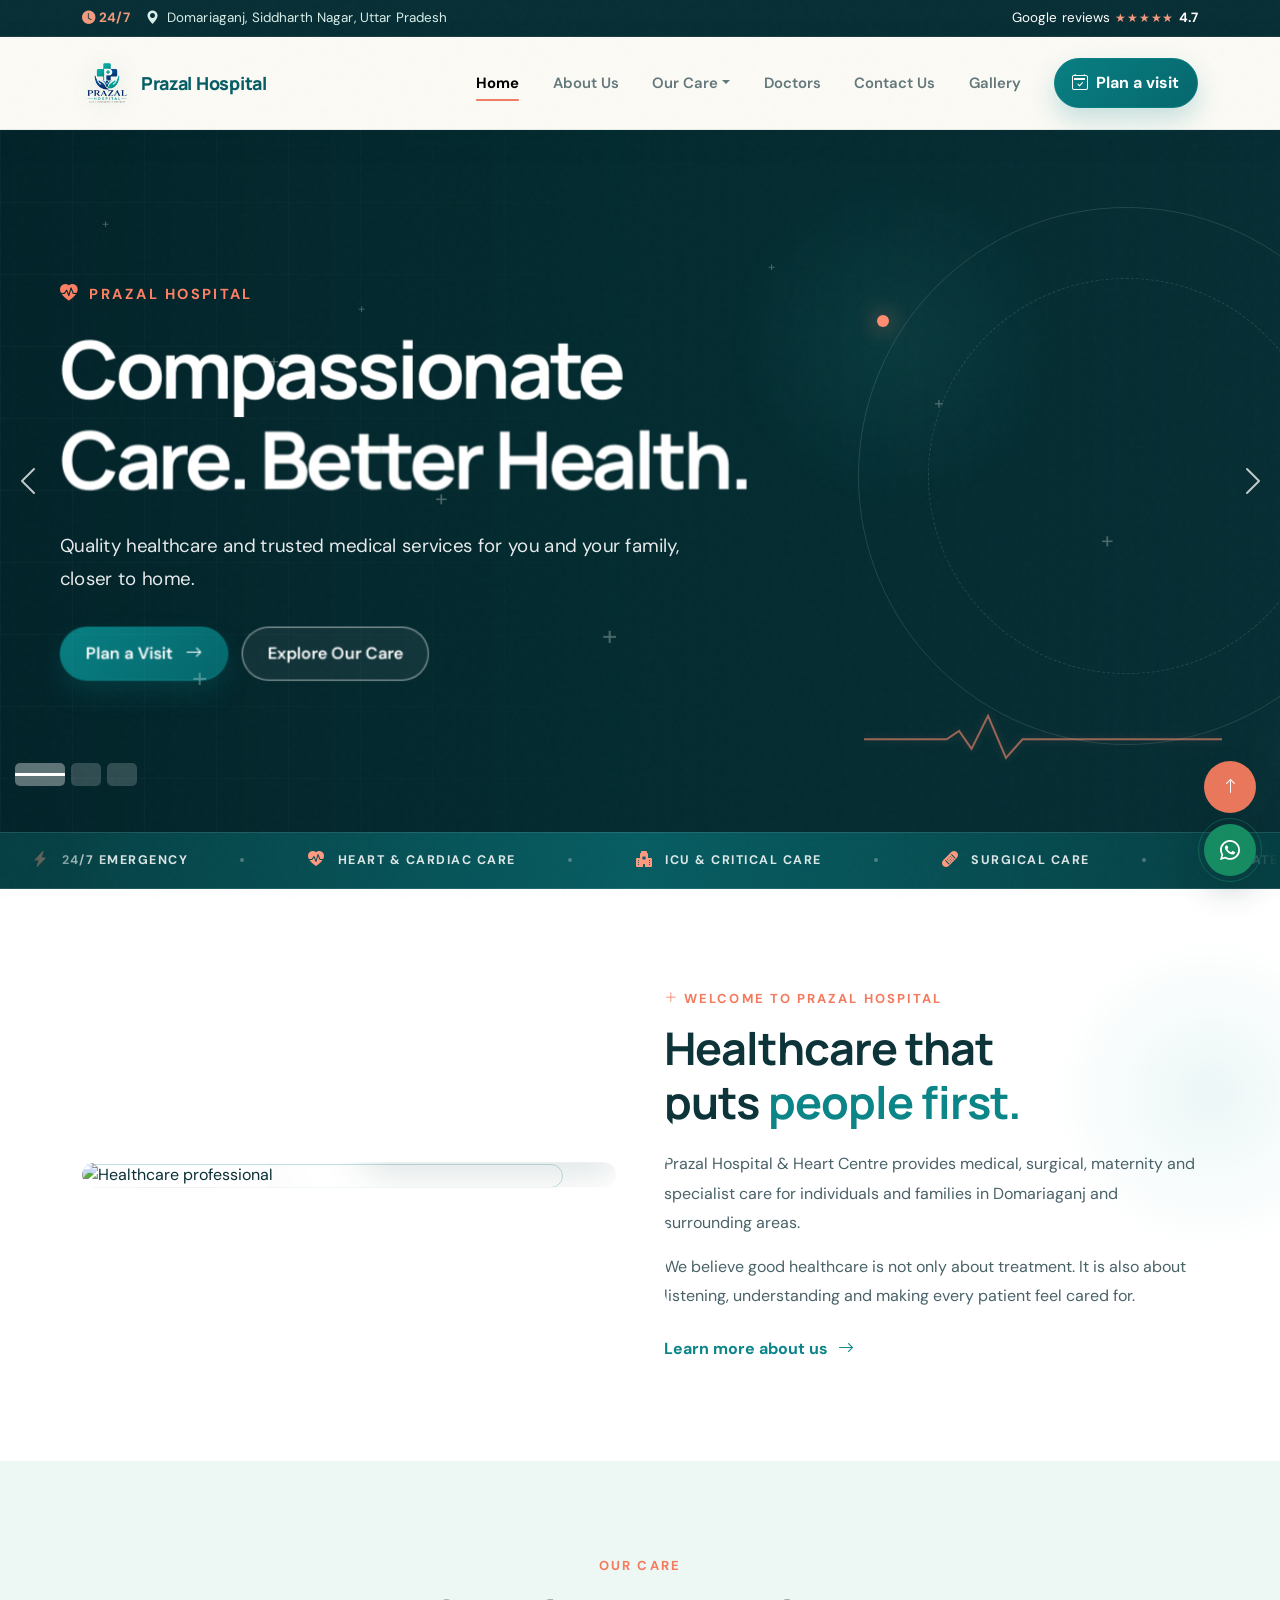
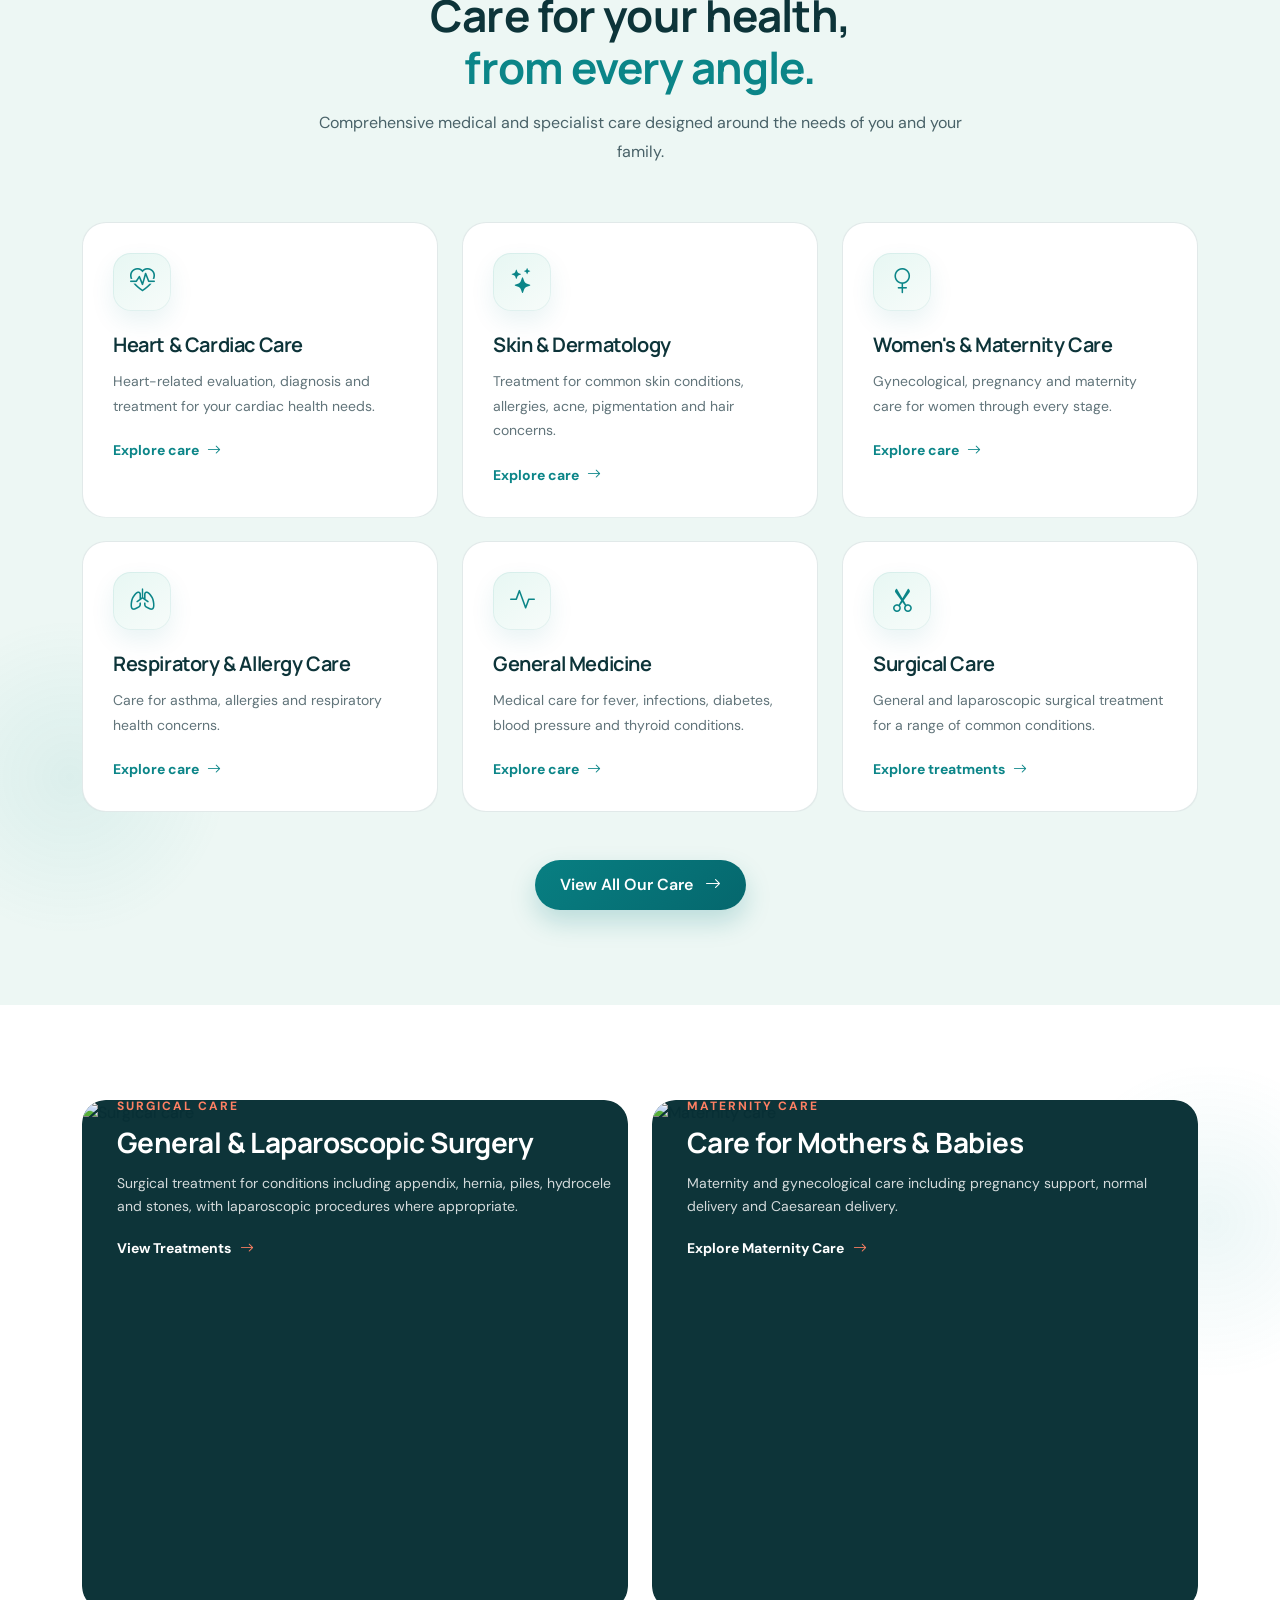
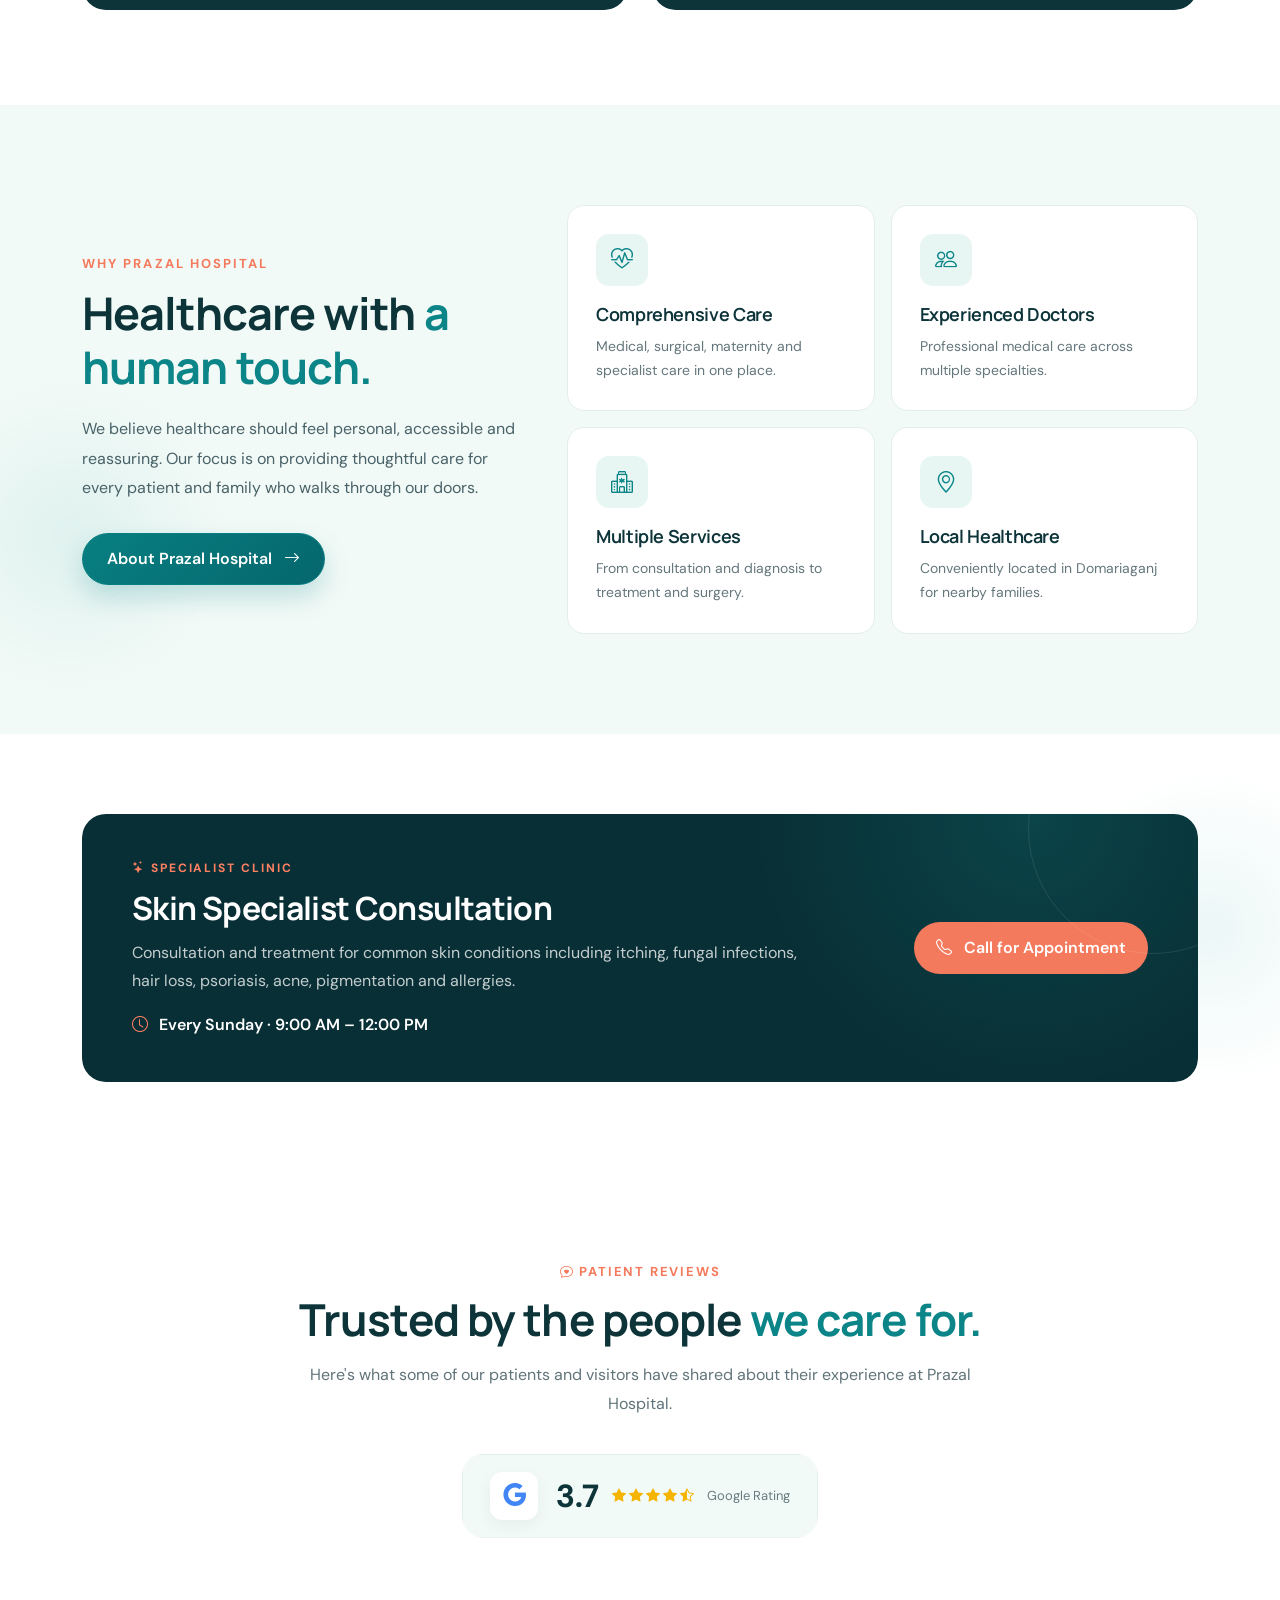
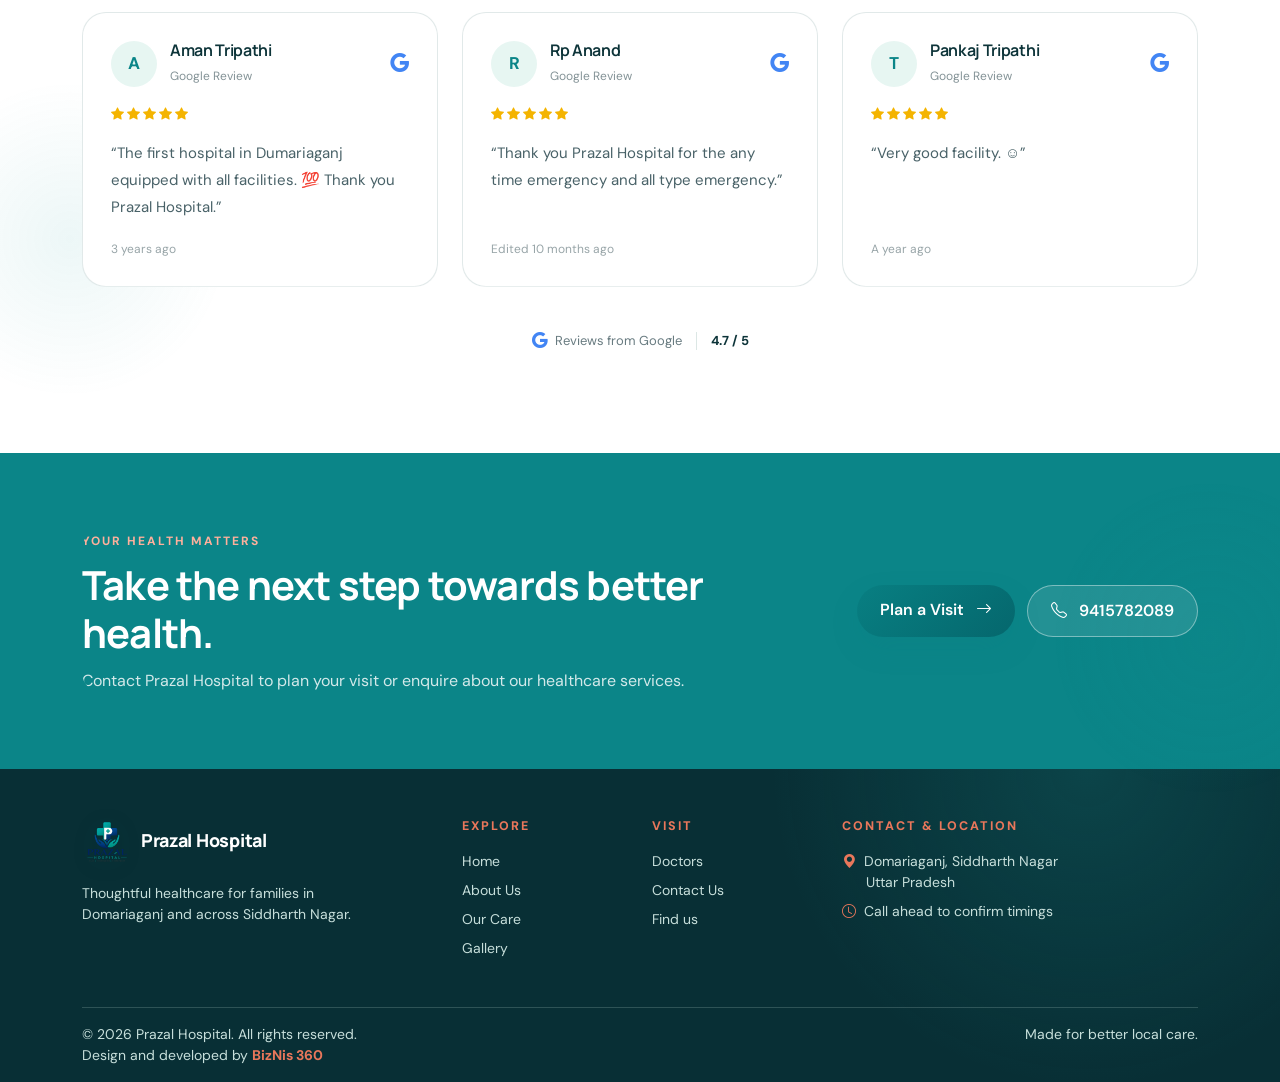
==== commit fad273f8: "dssd" ====
--- a/index.html
+++ b/index.html
@@ -1,9 +1,10 @@
-<!doctype html>
-<html lang="en">
+<!DOCTYPE html>
+<html lang="en" class="home-loader-pending">
 
 <head>
 	<meta charset="utf-8">
 	<meta name="viewport" content="width=device-width, initial-scale=1">
+	<link rel="icon" type="image/png" href="assets/images/logo.png">
 	<meta name="description"
 		content="Prazal Hospital in Domariaganj, Siddharth Nagar. Compassionate healthcare for you and your family.">
 	<title>Prazal Hospital | Domariaganj, Siddharth Nagar</title>
@@ -15,9 +16,19 @@
 	<link href="https://cdn.jsdelivr.net/npm/bootstrap@5.3.3/dist/css/bootstrap.min.css" rel="stylesheet">
 	<link rel="stylesheet" href="https://cdn.jsdelivr.net/npm/bootstrap-icons@1.11.3/font/bootstrap-icons.min.css">
 	<link rel="stylesheet" href="assets/css/style.css">
+	<link rel="stylesheet" href="assets/css/premium.css">
+	<link rel="stylesheet" href="assets/css/home-cinematic.css">
+	<noscript><style>html.home-loader-pending body > :not(.home-intro-loader) { visibility: visible !important; } .home-intro-loader { display: none !important; }</style></noscript>
 </head>
 
-<body id="top">
+<body id="top" class="home-loading">
+	<div class="home-intro-loader" aria-hidden="true">
+		<div class="home-loader-inner">
+			<div class="home-loader-brand"><img src="assets/images/logo.png" alt=""><strong>Prazal Hospital</strong></div>
+			<svg class="home-loader-pulse" viewBox="0 0 320 36" preserveAspectRatio="none"><path d="M0 19h82l10-9 13 19 12-27 15 31 13-14h175"/></svg>
+			<div class="home-loader-caption">Care in every heartbeat</div>
+		</div>
+	</div>
 	<div class="topbar py-2">
 		<div class="container d-flex justify-content-between align-items-center">
 			<span><strong class="topbar-availability me-3"><i class="bi bi-clock-fill me-1"></i>24/7</strong><i
@@ -43,10 +54,7 @@
 							data-bs-toggle="dropdown" aria-expanded="false">Our Care</a>
 						<ul class="dropdown-menu">
 							<li><a class="dropdown-item" href="ourcare.html#medical-care">Medical Care</a></li>
-							<li><a class="dropdown-item" href="ourcare.html#treatments">Treatments &amp; Services</a>
-							<!-- </li>
-							<li><a class="dropdown-item" href="ourcare.html#hospital-services">Hospital Services</a>
-							</li> -->
+							<li><a class="dropdown-item" href="ourcare.html#treatments">Treatments &amp; Services</a></li>
 							<li><a class="dropdown-item" href="ourcare.html#facilities">Care Facilities</a></li>
 							<li><a class="dropdown-item" href="ourcare.html#what-we-offer">What We Offer</a></li>
 							<!-- <li><a class="dropdown-item" href="ourcare.html#facilities">Our Facilities</a></li> -->
@@ -517,7 +525,7 @@
 										<i class="bi bi-arrow-right ms-2"></i>
 									</a>
 
-									<a href="our-care.html"
+									<a href="ourcare.html"
 									class="btn prazal-btn-outline">
 										Explore Our Care
 									</a>
@@ -561,7 +569,7 @@
 
 								<div class="prazal-hero-buttons">
 
-									<a href="medical-care.html"
+									<a href="ourcare.html#medical-care"
 									class="btn prazal-btn-primary">
 										Discover Our Care
 										<i class="bi bi-arrow-right ms-2"></i>
@@ -703,7 +711,7 @@
 						</h2>
 
 						<p class="prazal-intro-text">
-							Prazal Hospital & Heart Centre provides medical,
+							Prazal Hospital &amp; Heart Centre provides medical,
 							surgical, maternity and specialist care for individuals
 							and families in Domariaganj and surrounding areas.
 						</p>
@@ -714,7 +722,7 @@
 							every patient feel cared for.
 						</p>
 
-						<a href="about-us.html"
+						<a href="about.html"
 						class="prazal-text-link">
 
 							Learn more about us
@@ -770,7 +778,7 @@
 								<i class="bi bi-heart-pulse"></i>
 							</div>
 
-							<h3>Heart & Cardiac Care</h3>
+							<h3>Heart &amp; Cardiac Care</h3>
 
 							<p>
 								Heart-related evaluation, diagnosis and
@@ -796,7 +804,7 @@
 								<i class="bi bi-stars"></i>
 							</div>
 
-							<h3>Skin & Dermatology</h3>
+							<h3>Skin &amp; Dermatology</h3>
 
 							<p>
 								Treatment for common skin conditions,
@@ -822,7 +830,7 @@
 								<i class="bi bi-gender-female"></i>
 							</div>
 
-							<h3>Women's & Maternity Care</h3>
+							<h3>Women's &amp; Maternity Care</h3>
 
 							<p>
 								Gynecological, pregnancy and maternity care
@@ -848,7 +856,7 @@
 								<i class="bi bi-lungs"></i>
 							</div>
 
-							<h3>Respiratory & Allergy Care</h3>
+							<h3>Respiratory &amp; Allergy Care</h3>
 
 							<p>
 								Care for asthma, allergies and
@@ -964,7 +972,7 @@
 								</span>
 
 								<h3>
-									General & Laparoscopic Surgery
+							General &amp; Laparoscopic Surgery
 								</h3>
 
 								<p>
@@ -973,7 +981,7 @@
 									with laparoscopic procedures where appropriate.
 								</p>
 
-								<a href="treatments-services.html"
+								<a href="ourcare.html#treatments"
 								class="prazal-treatment-link">
 
 									View Treatments
@@ -1004,7 +1012,7 @@
 								</span>
 
 								<h3>
-									Care for Mothers & Babies
+							Care for Mothers &amp; Babies
 								</h3>
 
 								<p>
@@ -1013,7 +1021,7 @@
 									Caesarean delivery.
 								</p>
 
-								<a href="treatments-services.html"
+								<a href="ourcare.html#treatments"
 								class="prazal-treatment-link">
 
 									Explore Maternity Care
@@ -1562,15 +1570,17 @@
 			</div>
 			<div class="footer-bottom pt-3 d-flex flex-column flex-md-row justify-content-between gap-2 small">
 				<span>&copy; 2026 Prazal Hospital. All rights reserved.<br>Design and developed by <a
-						href="https://www.nexatechit.com" target="_blank" rel="noopener">NexTech IT</a></span><span>Made
+						href="https://biznis360.in" target="_blank" rel="noopener">BizNis 360</a></span><span>Made
 					for better local care.</span></div>
 		</div>
 	</footer>
 	<div class="floating-actions" aria-label="Quick actions"><a class="floating-action floating-top" href="#top"
 			aria-label="Back to top" title="Back to top"><i class="bi bi-arrow-up"></i></a><a
-			class="floating-action floating-whatsapp" href="https://wa.me/910000000000" target="_blank" rel="noopener"
+			class="floating-action floating-whatsapp" href="https://wa.me/919415782089" target="_blank" rel="noopener"
 			aria-label="Chat with us on WhatsApp" title="Chat on WhatsApp"><i class="bi bi-whatsapp"></i></a></div>
 	<script src="https://cdn.jsdelivr.net/npm/bootstrap@5.3.3/dist/js/bootstrap.bundle.min.js"></script>
+	<script src="assets/js/premium.js"></script>
+	<script src="assets/js/home-cinematic.js"></script>
 </body>
 
-</html>+</html>
--- a/assets/css/premium.css
+++ b/assets/css/premium.css
@@ -0,0 +1,300 @@
+/* Prazal Hospital — premium presentation layer */
+:root {
+    --premium-ink: #082f35;
+    --premium-deep: #063f43;
+    --premium-teal: #087f82;
+    --premium-teal-bright: #18a4a4;
+    --premium-coral: #ef7d62;
+    --premium-gold: #d9ad62;
+    --premium-ivory: #fbfaf6;
+    --premium-mist: #edf7f4;
+    --premium-line: rgba(8, 73, 77, .12);
+    --premium-shadow: 0 24px 70px rgba(5, 47, 53, .12);
+    --premium-shadow-hover: 0 30px 80px rgba(5, 47, 53, .18);
+    --premium-radius: 24px;
+}
+
+html { scroll-padding-top: 100px; }
+body {
+    overflow-x: hidden;
+    background: var(--premium-ivory);
+    color: var(--premium-ink);
+    -webkit-font-smoothing: antialiased;
+    text-rendering: optimizeLegibility;
+}
+
+body::before {
+    content: "";
+    position: fixed;
+    inset: 0;
+    z-index: 9999;
+    pointer-events: none;
+    opacity: .025;
+    background-image: url("data:image/svg+xml,%3Csvg viewBox='0 0 180 180' xmlns='http://www.w3.org/2000/svg'%3E%3Cfilter id='n'%3E%3CfeTurbulence type='fractalNoise' baseFrequency='.95' numOctaves='3' stitchTiles='stitch'/%3E%3C/filter%3E%3Crect width='100%25' height='100%25' filter='url(%23n)' opacity='.7'/%3E%3C/svg%3E");
+}
+
+::selection { color: white; background: var(--premium-teal); }
+:focus-visible { outline: 3px solid rgba(239, 125, 98, .55); outline-offset: 4px; }
+
+.scroll-progress {
+    position: fixed;
+    inset: 0 auto auto 0;
+    z-index: 1100;
+    width: 0;
+    height: 3px;
+    background: linear-gradient(90deg, var(--premium-coral), var(--premium-gold));
+    box-shadow: 0 0 16px rgba(239, 125, 98, .55);
+}
+
+.topbar {
+    background: var(--premium-ink);
+    border-bottom: 1px solid rgba(255,255,255,.08);
+}
+
+.navbar {
+    background: rgba(251, 250, 246, .9);
+    border-bottom: 1px solid rgba(8, 73, 77, .09);
+    box-shadow: 0 8px 35px rgba(5, 47, 53, .06);
+    backdrop-filter: blur(18px) saturate(145%);
+    -webkit-backdrop-filter: blur(18px) saturate(145%);
+    transition: padding .35s ease, box-shadow .35s ease, background .35s ease;
+}
+
+.navbar.is-scrolled {
+    background: rgba(255,255,255,.96);
+    box-shadow: 0 12px 38px rgba(5, 47, 53, .11);
+}
+
+.navbar-brand { font-size: 1.12rem; letter-spacing: -.015em; }
+.brand-logo {
+    width: 50px;
+    height: 50px;
+    transform: none;
+    filter: drop-shadow(0 5px 12px rgba(5, 47, 53, .12));
+}
+
+.nav-link { position: relative; padding: .75rem .55rem !important; }
+.nav-link::before {
+    content: "";
+    position: absolute;
+    right: .55rem;
+    bottom: .35rem;
+    left: .55rem;
+    height: 2px;
+    background: var(--premium-coral);
+    border-radius: 999px;
+    transform: scaleX(0);
+    transform-origin: right;
+    transition: transform .3s cubic-bezier(.2,.8,.2,1);
+}
+.nav-link:hover::before, .nav-link.active::before { transform: scaleX(1); transform-origin: left; }
+.nav-link.active::after { display: none; }
+
+.dropdown-menu {
+    padding: .7rem;
+    border: 1px solid var(--premium-line);
+    border-radius: 16px;
+    box-shadow: var(--premium-shadow);
+}
+.dropdown-item { padding: .7rem .8rem; border-radius: 10px; font-weight: 600; }
+.dropdown-item:hover { color: var(--premium-teal); background: var(--premium-mist); }
+
+.btn {
+    position: relative;
+    overflow: hidden;
+    border-radius: 999px !important;
+    transition: transform .3s cubic-bezier(.2,.8,.2,1), box-shadow .3s ease, color .3s ease, background .3s ease;
+}
+.btn::after {
+    content: "";
+    position: absolute;
+    inset: -120% -40%;
+    background: linear-gradient(115deg, transparent 35%, rgba(255,255,255,.38) 50%, transparent 65%);
+    transform: translateX(-70%);
+    transition: transform .65s ease;
+}
+.btn:hover { transform: translateY(-2px); box-shadow: 0 14px 28px rgba(5, 47, 53, .18); }
+.btn:hover::after { transform: translateX(70%); }
+.btn-primary, .prazal-care-all-btn, .btn-care, .prazal-btn-primary, .prazal-cta-main {
+    border-color: var(--premium-teal) !important;
+    background: linear-gradient(135deg, var(--premium-teal), #05676d) !important;
+    box-shadow: 0 12px 26px rgba(8,127,130,.22);
+}
+
+.eyebrow, .care-label, .small-title, .prazal-section-label,
+.prazal-hero-label, .prazal-specialist-label, .footer-heading {
+    letter-spacing: .16em;
+}
+
+.section-title, .section-heading h2, .prazal-home-heading h2,
+.prazal-intro-title, .prazal-hero-text h1, .contact-hero h1, .care-hero h1 {
+    text-wrap: balance;
+}
+
+.section-lead, .hero-copy, .care-hero p, .prazal-hero-text p { text-wrap: pretty; }
+
+/* Cinematic page heroes */
+.contact-hero, .care-hero {
+    position: relative;
+    isolation: isolate;
+    overflow: hidden;
+    min-height: 480px;
+    display: flex;
+    align-items: center;
+    padding: 6.5rem 0;
+    color: white;
+    background-color: var(--premium-ink);
+}
+.contact-hero::before, .care-hero::before {
+    content: "";
+    position: absolute;
+    inset: 0;
+    z-index: -1;
+    background: linear-gradient(100deg, rgba(4,39,45,.96) 0%, rgba(4,49,53,.82) 46%, rgba(4,49,53,.3) 100%);
+}
+.contact-hero::after, .care-hero::after {
+    content: "";
+    position: absolute;
+    z-index: -1;
+    width: 420px;
+    height: 420px;
+    right: -120px;
+    bottom: -230px;
+    border: 1px solid rgba(255,255,255,.2);
+    border-radius: 50%;
+    box-shadow: 0 0 0 70px rgba(255,255,255,.035), 0 0 0 140px rgba(255,255,255,.025);
+}
+.contact-hero h1, .contact-hero .hero-copy, .contact-hero .doctors-hero-copy,
+.gallery-hero .hero-copy, .contact-hero .doctors-hero-points li { color: white; }
+.contact-hero .hero-highlight { color: #ffd0c4; }
+.contact-hero .eyebrow, .care-hero .care-label { color: #ffad97; }
+
+.about-hero { background-image: url('https://images.unsplash.com/photo-1551601651-2a8555f1a136?q=90&w=1800&auto=format&fit=crop'); }
+.doctors-hero { background-image: url('https://images.unsplash.com/photo-1579684385127-1ef15d508118?q=90&w=1800&auto=format&fit=crop'); }
+.contact-hero:not(.about-hero):not(.doctors-hero):not(.gallery-hero) { background-image: url('https://images.unsplash.com/photo-1532938911079-1b06ac7ceec7?auto=format&fit=crop&w=1800&q=90'); }
+.gallery-hero::after { z-index: -1; background: linear-gradient(100deg, rgba(4,39,45,.94), rgba(4,49,53,.5)); }
+.gallery-hero-video { transform: scale(1.04); }
+
+/* Homepage hero */
+.prazal-hero-section { background: var(--premium-ink); }
+.prazal-hero-image { height: min(78vh, 760px); min-height: 620px; transform: scale(1.025); }
+.prazal-hero-overlay { background: linear-gradient(90deg, rgba(3,35,41,.95) 0%, rgba(3,43,47,.78) 47%, rgba(3,43,47,.12) 100%); }
+.prazal-hero-text h1 { max-width: 760px; font-size: clamp(3.2rem, 6vw, 5.5rem); letter-spacing: -.045em; }
+.prazal-hero-text p { max-width: 650px; }
+.prazal-hero-indicators button { transition: width .35s ease, opacity .35s ease; }
+
+/* Premium cards and image treatments */
+.care-card, .prazal-care-card, .doctor-card, .review-card, .prazal-review-card,
+.contact-card, .location-box, .service-item, .service-list-card, .director-detail {
+    border-color: var(--premium-line);
+    border-radius: var(--premium-radius);
+    box-shadow: 0 12px 38px rgba(5,47,53,.065);
+    transition: transform .4s cubic-bezier(.2,.8,.2,1), box-shadow .4s ease, border-color .4s ease;
+}
+.care-card:hover, .prazal-care-card:hover, .doctor-card:hover, .review-card:hover,
+.prazal-review-card:hover, .contact-card:hover, .location-box:hover, .service-item:hover,
+.service-list-card:hover {
+    transform: translateY(-8px);
+    border-color: rgba(8,127,130,.25);
+    box-shadow: var(--premium-shadow-hover);
+}
+.care-icon, .prazal-care-icon, .contact-card-icon, .doctor-avatar, .service-icon {
+    border-radius: 18px;
+    background: linear-gradient(145deg, #e7f7f3, #f7fcfa);
+    box-shadow: inset 0 0 0 1px rgba(8,127,130,.08), 0 10px 24px rgba(8,127,130,.09);
+}
+.care-image img, .facility-image, .director-photo, .prazal-intro-image, .doctor-card > img, .map-frame {
+    border-radius: var(--premium-radius);
+}
+.facility-image, .director-photo, .prazal-intro-image, .care-image img { box-shadow: var(--premium-shadow); }
+.doctor-card { border-radius: var(--premium-radius); }
+.doctor-card > img { border-radius: 0; transition: transform .75s cubic-bezier(.2,.8,.2,1), filter .5s ease; }
+.doctor-card:hover > img { transform: scale(1.045); filter: saturate(1.05); }
+
+.director-section, .doctors-directory, .care-section.soft, .prazal-care-section { background: var(--premium-mist); }
+.trust-section, footer, .care-highlight, .prazal-specialist-box {
+    background: radial-gradient(circle at 85% 0%, rgba(24,164,164,.18), transparent 28%), var(--premium-ink);
+}
+.trust-section { position: relative; overflow: hidden; }
+.contact-panel { border: 0; border-radius: 28px; box-shadow: var(--premium-shadow); }
+.contact-details { border-radius: 0 28px 28px 0; background: linear-gradient(145deg, #083b41, #062d33); }
+.contact-form .form-control, .contact-form .form-select {
+    min-height: 52px;
+    border-radius: 12px;
+    background-color: #fbfdfc;
+}
+.contact-form .form-control:focus, .contact-form .form-select:focus { background: white; }
+
+.gallery-hero { min-height: 560px; }
+#gallery-content figure { position: relative; overflow: hidden; }
+#gallery-content figure img { height: 410px; cursor: zoom-in; transition: transform .75s cubic-bezier(.2,.8,.2,1), filter .5s ease; }
+#gallery-content figure:hover img { transform: scale(1.035); filter: contrast(1.03) saturate(1.06); }
+#gallery-content figcaption { padding-left: .25rem; }
+
+.image-lightbox {
+    position: fixed;
+    inset: 0;
+    z-index: 1200;
+    display: grid;
+    place-items: center;
+    padding: 2rem;
+    background: rgba(3,24,28,.9);
+    backdrop-filter: blur(16px);
+    opacity: 0;
+    visibility: hidden;
+    transition: opacity .3s ease, visibility .3s ease;
+}
+.image-lightbox.is-open { opacity: 1; visibility: visible; }
+.image-lightbox img { max-width: min(1100px, 92vw); max-height: 84vh; border-radius: 20px; box-shadow: 0 30px 100px rgba(0,0,0,.4); transform: scale(.96); transition: transform .35s ease; }
+.image-lightbox.is-open img { transform: scale(1); }
+.lightbox-close { position: absolute; top: 1.2rem; right: 1.2rem; width: 48px; height: 48px; color: white; background: rgba(255,255,255,.12); border: 1px solid rgba(255,255,255,.2); border-radius: 50%; font-size: 1.4rem; }
+
+.floating-actions { right: 1.5rem; bottom: 1.5rem; }
+.floating-action { width: 52px; height: 52px; box-shadow: 0 14px 32px rgba(5,47,53,.22); }
+.floating-top { opacity: 0; visibility: hidden; transform: translateY(10px); transition: .3s ease; }
+.floating-top.is-visible { opacity: 1; visibility: visible; transform: translateY(0); }
+.floating-whatsapp { position: relative; }
+.floating-whatsapp::after { content: ""; position: absolute; inset: -6px; border: 1px solid rgba(22,140,98,.45); border-radius: 50%; animation: premiumPulse 2.2s ease-out infinite; }
+
+/* Scroll motion: content remains visible until JS enables the system. */
+.motion-ready .reveal-item {
+    opacity: 0;
+    transform: translate3d(0, 30px, 0);
+    transition: opacity .8s cubic-bezier(.2,.8,.2,1), transform .8s cubic-bezier(.2,.8,.2,1);
+    transition-delay: var(--reveal-delay, 0ms);
+}
+.motion-ready .reveal-item.reveal-left { transform: translate3d(-36px, 0, 0); }
+.motion-ready .reveal-item.reveal-right { transform: translate3d(36px, 0, 0); }
+.motion-ready .reveal-item.is-visible { opacity: 1; transform: translate3d(0,0,0); }
+.hero-entrance { animation: heroEntrance .9s cubic-bezier(.2,.8,.2,1) both; }
+.hero-entrance-delay { animation: heroEntrance .9s .14s cubic-bezier(.2,.8,.2,1) both; }
+
+@keyframes heroEntrance { from { opacity: 0; transform: translateY(25px); } to { opacity: 1; transform: translateY(0); } }
+@keyframes premiumPulse { 0% { opacity: .75; transform: scale(.86); } 75%,100% { opacity: 0; transform: scale(1.28); } }
+
+@media (max-width: 991.98px) {
+    .navbar-collapse { margin-top: .75rem; padding: 1rem; background: white; border: 1px solid var(--premium-line); border-radius: 18px; box-shadow: var(--premium-shadow); }
+    .contact-hero, .care-hero { min-height: 430px; padding: 5rem 0; }
+    .contact-details { border-radius: 0 0 28px 28px; }
+    .prazal-hero-image { min-height: 650px; }
+}
+
+@media (max-width: 767.98px) {
+    .topbar { font-size: .72rem; }
+    .topbar-rating { display: none; }
+    .brand-logo { width: 44px; height: 44px; }
+    .contact-hero, .care-hero { min-height: 420px; padding: 4rem 0; }
+    .contact-hero::before, .care-hero::before { background: linear-gradient(90deg, rgba(4,39,45,.94), rgba(4,49,53,.76)); }
+    .prazal-hero-text h1 { font-size: clamp(2.75rem, 12vw, 4rem); }
+    .prazal-hero-text p { font-size: 1rem; }
+    .prazal-hero-buttons .btn, .prazal-cta-buttons .btn { width: 100%; text-align: center; }
+    #gallery-content figure img { height: 320px; }
+    .floating-actions { right: .9rem; bottom: .9rem; }
+    .floating-action { width: 48px; height: 48px; }
+}
+
+@media (prefers-reduced-motion: reduce) {
+    html { scroll-behavior: auto; }
+    *, *::before, *::after { animation-duration: .01ms !important; animation-iteration-count: 1 !important; transition-duration: .01ms !important; }
+    .motion-ready .reveal-item { opacity: 1; transform: none; }
+}
--- a/assets/css/home-cinematic.css
+++ b/assets/css/home-cinematic.css
@@ -0,0 +1,244 @@
+/* Homepage-only cinematic motion system */
+body.home-cinematic {
+    --home-pointer-x: 70%;
+    --home-pointer-y: 30%;
+}
+
+body.home-loading { overflow: hidden; }
+
+html.home-loader-pending,
+html.home-loader-pending body { background: #052f35; }
+html.home-loader-pending body > :not(.home-intro-loader) { visibility: hidden; }
+
+.home-intro-loader {
+    position: fixed;
+    inset: 0;
+    z-index: 99999;
+    display: grid;
+    place-items: center;
+    color: #fff;
+    background:
+        radial-gradient(circle at 50% 42%, rgba(19, 157, 159, .24), transparent 32%),
+        #052f35;
+    transition: opacity .7s cubic-bezier(.2,.8,.2,1), visibility .7s ease;
+}
+
+.home-intro-loader.is-complete { opacity: 0; visibility: hidden; }
+.home-loader-inner { width: min(340px, 78vw); text-align: center; }
+.home-loader-brand { display: flex; justify-content: center; align-items: center; gap: .9rem; margin-bottom: 1.65rem; }
+.home-loader-brand img { width: 65px; height: 65px; object-fit: contain; filter: drop-shadow(0 10px 24px rgba(0,0,0,.22)); animation: homeLogoBreath 1.4s ease-in-out infinite; }
+.home-loader-brand strong { font-family: 'Manrope', sans-serif; font-size: 1.25rem; letter-spacing: -.02em; }
+.home-loader-pulse { width: 100%; height: 35px; overflow: visible; }
+.home-loader-pulse path { fill: none; stroke: #ff8d71; stroke-width: 2.2; stroke-linecap: round; stroke-linejoin: round; stroke-dasharray: 320; stroke-dashoffset: 320; animation: homeLineDraw 1.15s ease forwards; }
+.home-loader-caption { margin-top: .85rem; color: rgba(255,255,255,.62); font-size: .68rem; font-weight: 700; letter-spacing: .22em; text-transform: uppercase; }
+
+@media (min-width: 768px) {
+    .home-loader-inner { width: min(440px, 72vw); }
+    .home-loader-brand { gap: 1.15rem; margin-bottom: 2rem; }
+    .home-loader-brand img { width: 92px; height: 92px; }
+    .home-loader-brand strong { font-size: 1.55rem; }
+    .home-loader-pulse { height: 46px; }
+    .home-loader-caption { margin-top: 1rem; font-size: .76rem; }
+}
+
+@keyframes homeLineDraw { to { stroke-dashoffset: 0; } }
+@keyframes homeLogoBreath { 50% { transform: scale(1.06); filter: drop-shadow(0 10px 30px rgba(24,164,164,.4)); } }
+
+/* Hero atmosphere */
+#prazal-home-hero { isolation: isolate; perspective: 1200px; }
+#prazal-home-hero::before {
+    content: "";
+    position: absolute;
+    inset: 0;
+    z-index: 4;
+    pointer-events: none;
+    opacity: .42;
+    background:
+        radial-gradient(circle 240px at var(--home-pointer-x) var(--home-pointer-y), rgba(70,212,205,.2), transparent 72%),
+        linear-gradient(115deg, transparent 48%, rgba(255,255,255,.035) 50%, transparent 52%);
+    background-size: auto, 220% 100%;
+    animation: homeHeroSheen 9s linear infinite;
+}
+
+#prazal-home-hero::after {
+    content: "";
+    position: absolute;
+    inset: 0;
+    z-index: 4;
+    pointer-events: none;
+    opacity: .16;
+    background-image:
+        linear-gradient(rgba(255,255,255,.18) 1px, transparent 1px),
+        linear-gradient(90deg, rgba(255,255,255,.18) 1px, transparent 1px);
+    background-size: 72px 72px;
+    mask-image: linear-gradient(90deg, #000, transparent 72%);
+}
+
+@keyframes homeHeroSheen { to { background-position: 0 0, -220% 0; } }
+
+.home-ambient-layer { position: absolute; inset: 0; z-index: 4; pointer-events: none; overflow: hidden; }
+.home-orbit {
+    position: absolute;
+    width: min(42vw, 610px);
+    aspect-ratio: 1;
+    right: -9%;
+    top: 11%;
+    border: 1px solid rgba(255,255,255,.12);
+    border-radius: 50%;
+    animation: homeOrbitSpin 28s linear infinite;
+}
+.home-orbit::before, .home-orbit::after { content: ""; position: absolute; border-radius: 50%; }
+.home-orbit::before { inset: 13%; border: 1px dashed rgba(255,255,255,.12); }
+.home-orbit::after { width: 12px; height: 12px; top: 20%; left: 3.5%; background: #ff8d71; box-shadow: 0 0 22px rgba(255,141,113,.8); }
+@keyframes homeOrbitSpin { to { transform: rotate(360deg); } }
+
+.home-particle { position: absolute; color: rgba(255,255,255,.28); font-size: var(--particle-size); animation: homeParticleFloat var(--particle-duration) ease-in-out infinite alternate; animation-delay: var(--particle-delay); }
+.home-particle::before { content: "+"; }
+@keyframes homeParticleFloat { from { transform: translate3d(0,18px,0) rotate(0); opacity: .08; } to { transform: translate3d(16px,-22px,0) rotate(90deg); opacity: .42; } }
+
+.home-vitals {
+    position: absolute;
+    z-index: 6;
+    right: 4.5%;
+    bottom: 68px;
+    width: min(360px, 28vw);
+    height: 55px;
+    pointer-events: none;
+    opacity: .66;
+}
+.home-vitals path { fill: none; stroke: rgba(255,141,113,.9); stroke-width: 2; vector-effect: non-scaling-stroke; filter: drop-shadow(0 0 7px rgba(255,141,113,.4)); stroke-dasharray: 520; animation: homeVitals 4.2s linear infinite; }
+@keyframes homeVitals { from { stroke-dashoffset: 520; } 52%,100% { stroke-dashoffset: -520; } }
+
+/* Carousel scenes */
+#prazal-home-hero .carousel-item .prazal-hero-image { transform: scale(1.08); filter: saturate(.84); transition: transform 8s cubic-bezier(.15,.75,.2,1), filter 1.2s ease; }
+#prazal-home-hero .carousel-item.active .prazal-hero-image { transform: scale(1.015); filter: saturate(1); }
+.cinematic-word { display: inline-block; overflow: hidden; vertical-align: bottom; padding-bottom: .05em; }
+.cinematic-word > span { display: inline-block; opacity: 0; transform: translateY(105%) rotate(2deg); filter: blur(8px); }
+.carousel-item.active .cinematic-word > span { animation: homeWordReveal .85s cubic-bezier(.16,1,.3,1) forwards; animation-delay: calc(.22s + var(--word-index) * 75ms); }
+@keyframes homeWordReveal { to { opacity: 1; transform: translateY(0) rotate(0); filter: blur(0); } }
+
+.carousel-item .prazal-hero-label, .carousel-item .prazal-hero-text > p,
+.carousel-item .prazal-hero-buttons { opacity: 0; transform: translateY(20px); }
+.carousel-item.active .prazal-hero-label { animation: homeFadeRise .7s .08s both; }
+.carousel-item.active .prazal-hero-text > p { animation: homeFadeRise .8s .72s both; }
+.carousel-item.active .prazal-hero-buttons { animation: homeFadeRise .8s .88s both; }
+@keyframes homeFadeRise { to { opacity: 1; transform: translateY(0); } }
+
+.prazal-hero-indicators button { overflow: hidden; position: relative; background: rgba(255,255,255,.36) !important; }
+.prazal-hero-indicators button.active::after { content: ""; position: absolute; inset: 0; background: #fff; transform-origin: left; animation: homeSlideTimer 6s linear forwards; }
+@keyframes homeSlideTimer { from { transform: scaleX(0); } to { transform: scaleX(1); } }
+
+/* Live services ribbon */
+.home-service-marquee {
+    position: relative;
+    z-index: 8;
+    overflow: hidden;
+    color: #fff;
+    background: linear-gradient(90deg, #063f43, #075d62 50%, #063f43);
+    border-top: 1px solid rgba(255,255,255,.1);
+    border-bottom: 1px solid rgba(255,255,255,.1);
+}
+.home-service-marquee::before, .home-service-marquee::after { content: ""; position: absolute; z-index: 2; top: 0; bottom: 0; width: 110px; pointer-events: none; }
+.home-service-marquee::before { left: 0; background: linear-gradient(90deg,#063f43,transparent); }
+.home-service-marquee::after { right: 0; background: linear-gradient(-90deg,#063f43,transparent); }
+.home-service-track { display: flex; width: max-content; padding: .95rem 0; animation: homeMarquee 28s linear infinite; }
+.home-service-marquee:hover .home-service-track { animation-play-state: paused; }
+.home-service-item { display: flex; align-items: center; gap: .75rem; padding: 0 2rem; color: rgba(255,255,255,.86); font-size: .78rem; font-weight: 700; letter-spacing: .12em; text-transform: uppercase; white-space: nowrap; }
+.home-service-item i { color: #ff9a80; font-size: 1rem; }
+.home-service-item::after { content: ""; width: 4px; height: 4px; margin-left: 2.5rem; background: rgba(255,255,255,.28); border-radius: 50%; }
+@keyframes homeMarquee { to { transform: translateX(-50%); } }
+
+/* Scroll-linked scene treatment */
+.home-scene { position: relative; isolation: isolate; }
+.home-scene::before {
+    content: "";
+    position: absolute;
+    z-index: -1;
+    width: 320px;
+    height: 320px;
+    border-radius: 50%;
+    background: radial-gradient(circle, rgba(17,150,151,.08), transparent 70%);
+    pointer-events: none;
+    transform: translate3d(var(--scene-shift, 0),0,0);
+    transition: transform .2s linear;
+}
+.home-scene:nth-of-type(even)::before { right: -90px; top: 8%; }
+.home-scene:nth-of-type(odd)::before { left: -90px; bottom: 6%; }
+
+.home-cinematic .home-scene .scene-reveal {
+    opacity: 0;
+    clip-path: inset(0 0 100% 0 round 22px);
+    transform: translateY(45px) scale(.985);
+    transition: opacity .9s ease, clip-path 1.05s cubic-bezier(.16,1,.3,1), transform 1.05s cubic-bezier(.16,1,.3,1);
+    transition-delay: var(--scene-delay, 0ms);
+}
+.home-cinematic .home-scene.scene-active .scene-reveal { opacity: 1; clip-path: inset(0 0 0 0 round 22px); transform: none; }
+
+.home-tilt { transform-style: preserve-3d; will-change: transform; transition: transform .18s ease-out, box-shadow .35s ease !important; }
+.home-tilt > * { transform: translateZ(18px); }
+.home-tilt.is-resting { transition: transform .55s cubic-bezier(.2,.8,.2,1), box-shadow .35s ease !important; }
+.home-tilt::after {
+    content: "";
+    position: absolute;
+    inset: 0;
+    pointer-events: none;
+    border-radius: inherit;
+    opacity: 0;
+    background: radial-gradient(circle 170px at var(--tilt-x,50%) var(--tilt-y,50%), rgba(255,255,255,.58), transparent 70%);
+    transition: opacity .3s ease;
+}
+.home-tilt:hover::after { opacity: .55; }
+
+.home-cinematic .prazal-intro-image-wrap::before {
+    content: "";
+    position: absolute;
+    inset: 7% 10% -5% -6%;
+    z-index: -1;
+    border: 1px solid rgba(8,127,130,.24);
+    border-radius: 28px;
+    animation: homeFrameDrift 5s ease-in-out infinite alternate;
+}
+@keyframes homeFrameDrift { to { transform: translate(13px,-10px); border-color: rgba(239,125,98,.32); } }
+
+.home-cinematic .prazal-treatment-card { overflow: hidden; }
+.home-cinematic .prazal-treatment-card::before { content: ""; position: absolute; inset: -50%; z-index: 0; background: conic-gradient(from 180deg, transparent, rgba(255,255,255,.13), transparent 28%); opacity: 0; transition: opacity .4s ease; animation: homeCardSweep 5s linear infinite; }
+.home-cinematic .prazal-treatment-card:hover::before { opacity: 1; }
+.home-cinematic .prazal-treatment-card > * { position: relative; z-index: 1; }
+@keyframes homeCardSweep { to { transform: rotate(360deg); } }
+
+/* Side scene rail */
+.home-scene-rail { position: fixed; z-index: 100; right: 22px; top: 50%; display: flex; flex-direction: column; gap: 11px; transform: translateY(-50%); opacity: 0; transition: opacity .35s ease; }
+.home-scene-rail.is-visible { opacity: 1; }
+.home-scene-dot { position: relative; width: 9px; height: 9px; padding: 0; border: 0; border-radius: 50%; background: rgba(8,66,72,.24); transition: transform .3s ease, background .3s ease; }
+.home-scene-dot::before { content: attr(aria-label); position: absolute; right: 18px; top: 50%; width: max-content; padding: .32rem .55rem; color: #fff; background: #07373d; border-radius: 7px; font-size: .67rem; font-weight: 700; transform: translate(6px,-50%); opacity: 0; pointer-events: none; transition: .25s ease; }
+.home-scene-dot:hover::before { opacity: 1; transform: translate(0,-50%); }
+.home-scene-dot.is-current { background: #ef7d62; transform: scale(1.5); box-shadow: 0 0 0 4px rgba(239,125,98,.16); }
+
+.home-magnetic { will-change: transform; }
+
+@media (max-width: 991.98px) {
+    .home-vitals, .home-orbit, .home-scene-rail { display: none; }
+    #prazal-home-hero::after { background-size: 44px 44px; opacity: .1; }
+    .home-service-item { padding: 0 1.3rem; }
+}
+
+@media (max-width: 767.98px) {
+    #prazal-home-hero::before { background: radial-gradient(circle 180px at 70% 30%, rgba(70,212,205,.18), transparent 72%); }
+    .home-particle:nth-child(n+5) { display: none; }
+    .home-service-marquee::before, .home-service-marquee::after { width: 42px; }
+    .home-service-item { font-size: .7rem; padding: 0 .9rem; }
+    .home-service-item::after { margin-left: 1.2rem; }
+    .home-cinematic .home-scene .scene-reveal { clip-path: none; transform: translateY(24px); }
+}
+
+@media (prefers-reduced-motion: reduce) {
+    .home-intro-loader, .home-ambient-layer, .home-vitals, .home-scene-rail { display: none !important; }
+    html.home-loader-pending body > :not(.home-intro-loader) { visibility: visible; }
+    body.home-loading { overflow: auto; }
+    #prazal-home-hero::before, #prazal-home-hero::after { animation: none; }
+    #prazal-home-hero .carousel-item .prazal-hero-image { transform: none; transition: none; }
+    .cinematic-word > span, .carousel-item .prazal-hero-label, .carousel-item .prazal-hero-text > p, .carousel-item .prazal-hero-buttons { opacity: 1; transform: none; filter: none; animation: none !important; }
+    .home-service-track { animation: none; }
+    .home-cinematic .home-scene .scene-reveal { opacity: 1; clip-path: none; transform: none; }
+    .home-tilt { transform: none !important; }
+}
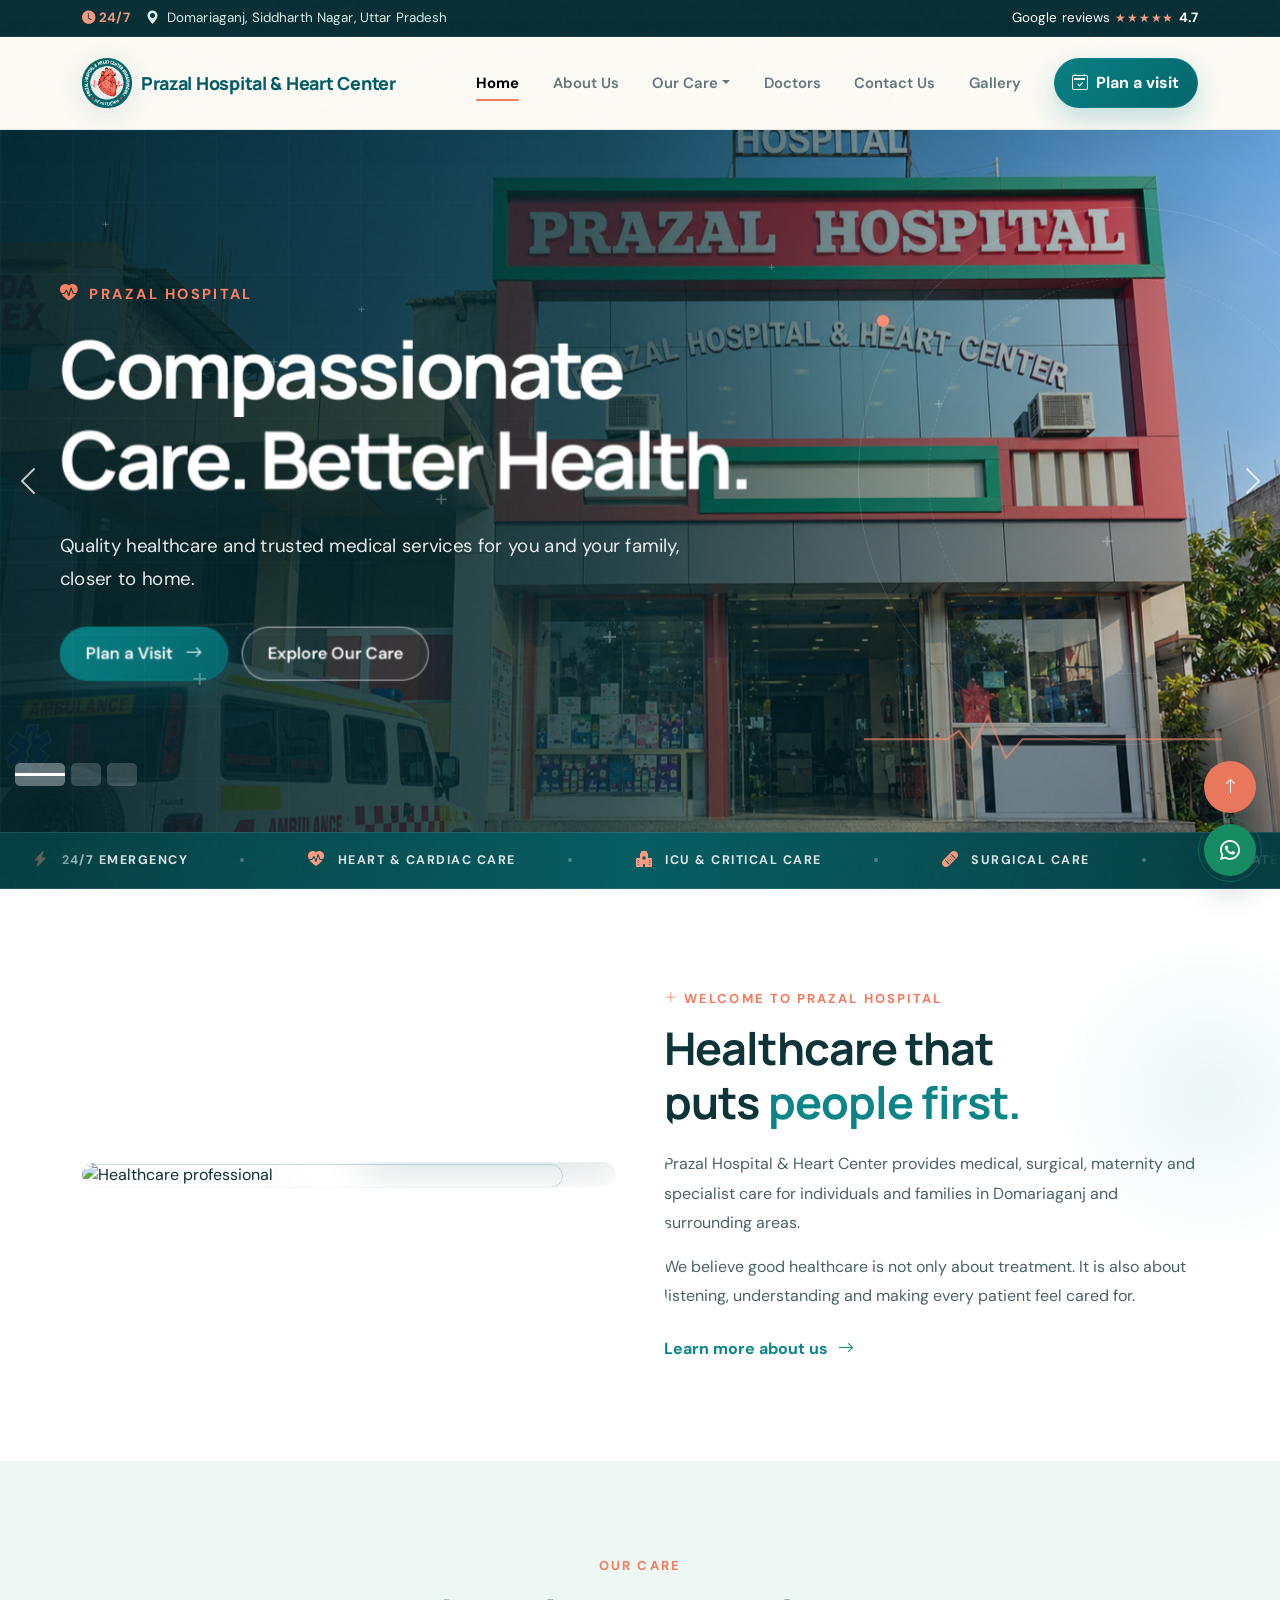
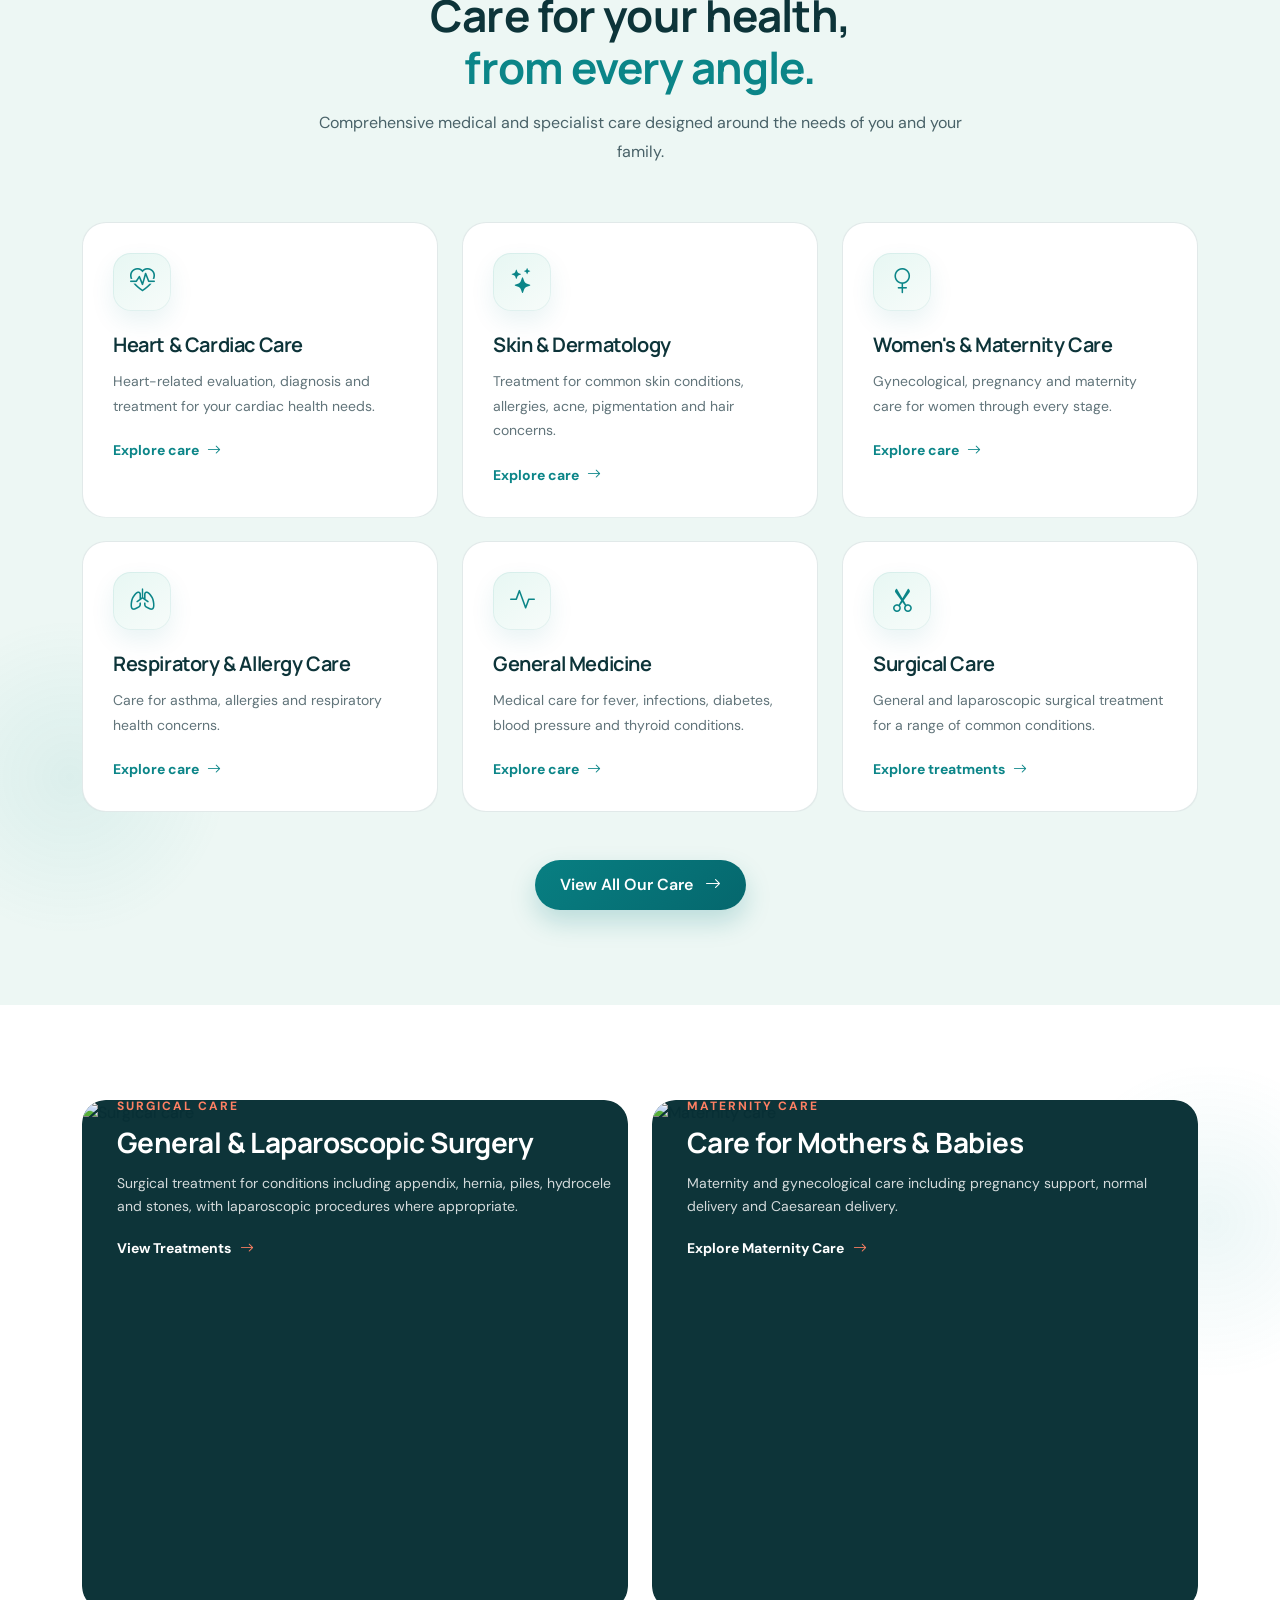
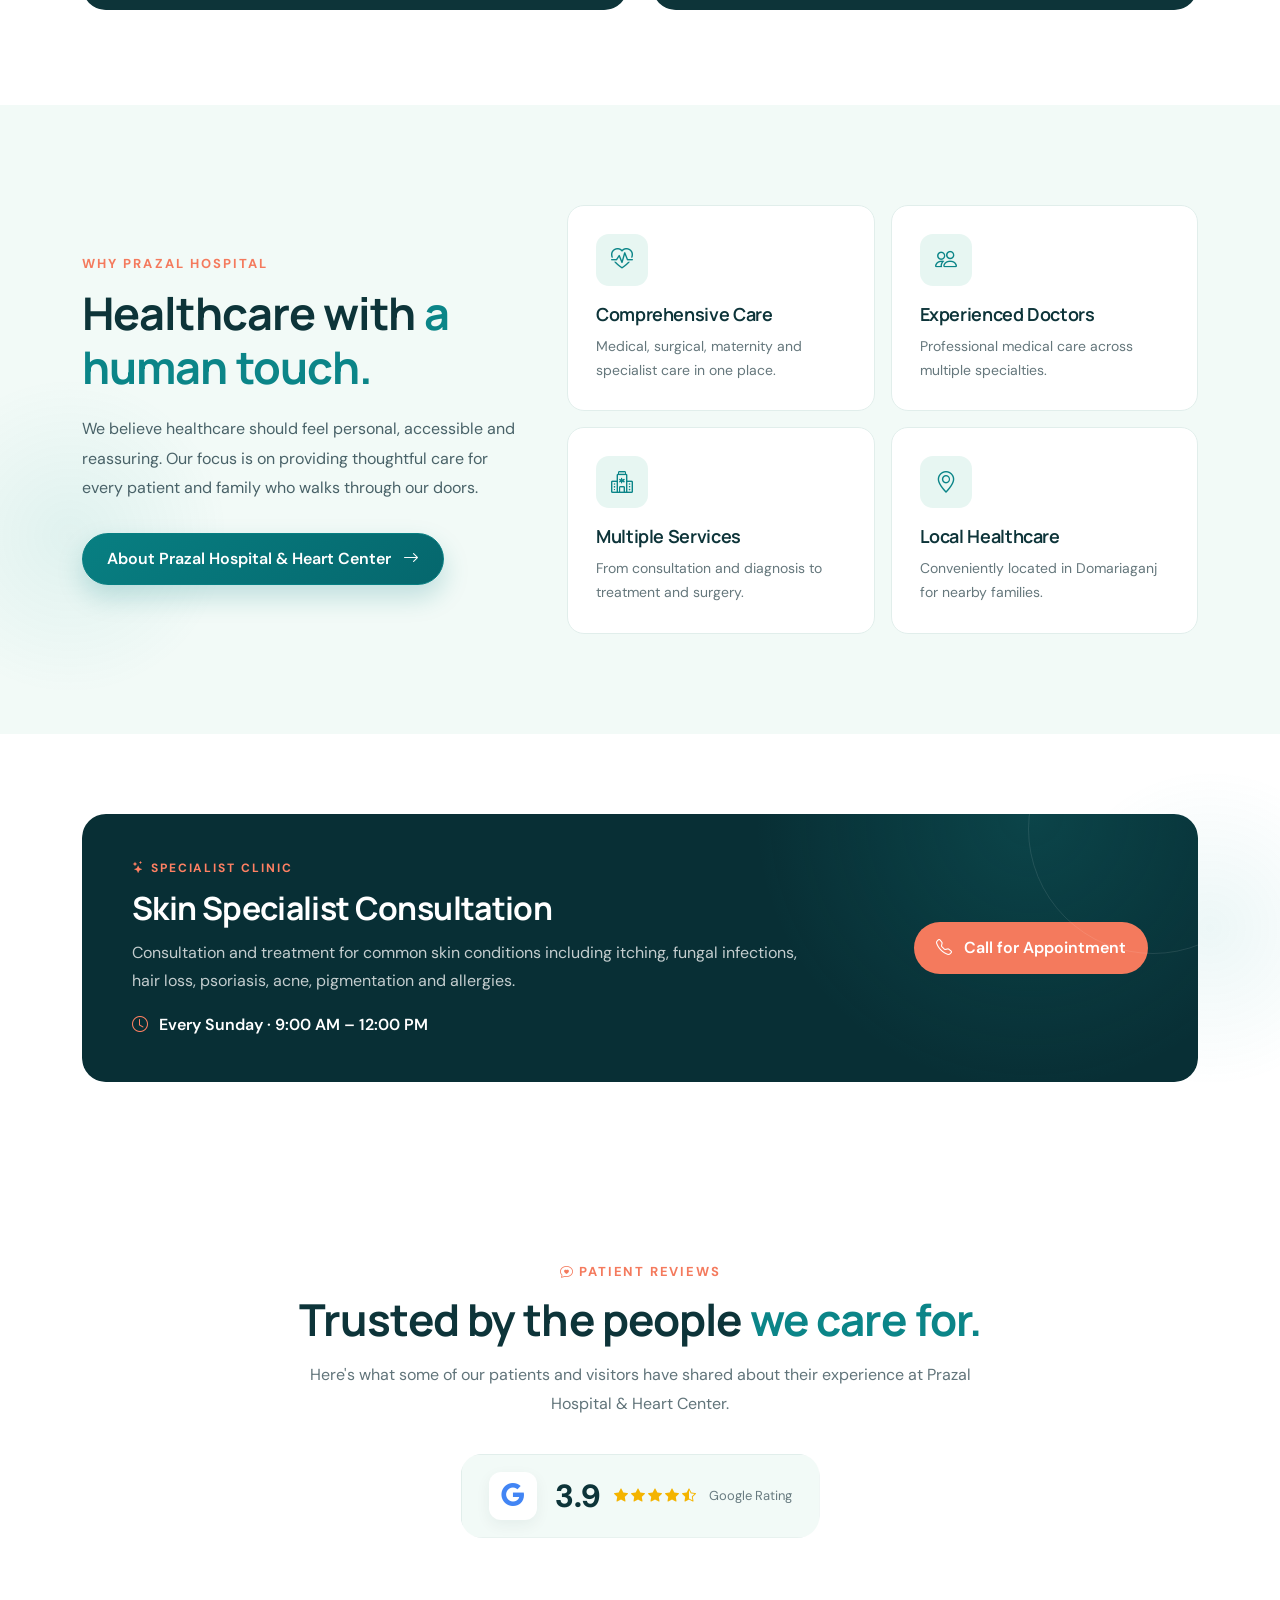
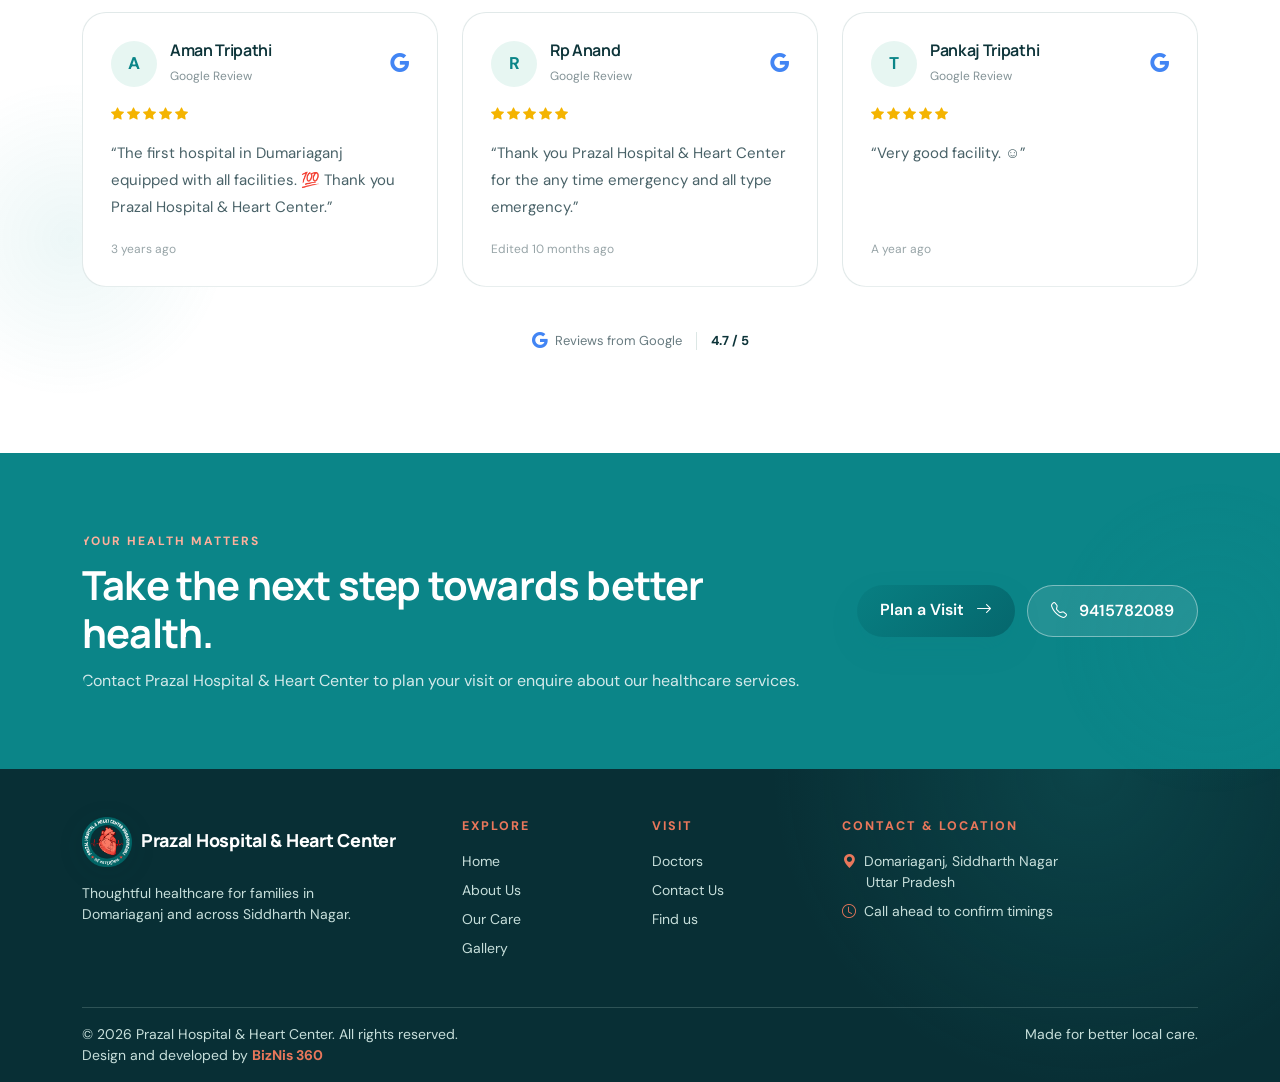
==== commit 6c9b99db: "jj" ====
--- a/index.html
+++ b/index.html
@@ -6,8 +6,53 @@
 	<meta name="viewport" content="width=device-width, initial-scale=1">
 	<link rel="icon" type="image/png" href="assets/images/logo.png">
 	<meta name="description"
-		content="Prazal Hospital in Domariaganj, Siddharth Nagar. Compassionate healthcare for you and your family.">
-	<title>Prazal Hospital | Domariaganj, Siddharth Nagar</title>
+		content="Prazal Hospital &amp; Heart Center provides hospital and emergency care for families in Domariaganj, Siddharth Nagar, Uttar Pradesh. Find services, doctors, directions and contact details.">
+	<title>Prazal Hospital &amp; Heart Center | Domariaganj, Siddharth Nagar</title>
+	<link rel="canonical" href="https://prazalhospital.in/">
+	<meta property="og:type" content="website">
+	<meta property="og:site_name" content="Prazal Hospital &amp; Heart Center">
+	<meta property="og:title" content="Prazal Hospital &amp; Heart Center | Domariaganj, Siddharth Nagar">
+	<meta property="og:description"
+		content="Hospital and emergency care for families in Domariaganj, Siddharth Nagar, Uttar Pradesh.">
+	<meta property="og:url" content="https://prazalhospital.in/">
+	<meta property="og:locale" content="en_IN">
+	<meta name="twitter:card" content="summary">
+	<meta name="twitter:title" content="Prazal Hospital &amp; Heart Center | Domariaganj, Siddharth Nagar">
+	<meta name="twitter:description"
+		content="Hospital and emergency care for families in Domariaganj, Siddharth Nagar, Uttar Pradesh.">
+	<script type="application/ld+json">
+		{
+			"@context": "https://schema.org",
+			"@graph": [
+				{
+					"@type": "Hospital",
+					"@id": "https://prazalhospital.in/#hospital",
+					"name": "Prazal Hospital & Heart Center",
+					"url": "https://prazalhospital.in/",
+					"logo": "https://prazalhospital.in/assets/images/logo.png",
+					"image": "https://prazalhospital.in/assets/images/logo.png",
+					"telephone": "+91-9415782089",
+					"description": "Hospital care for families in Domariaganj, Siddharth Nagar, Uttar Pradesh.",
+					"address": {
+						"@type": "PostalAddress",
+						"addressLocality": "Domariaganj",
+						"addressRegion": "Uttar Pradesh",
+						"addressCountry": "IN"
+					}
+				},
+				{
+					"@type": "WebSite",
+					"@id": "https://prazalhospital.in/#website",
+					"url": "https://prazalhospital.in/",
+					"name": "Prazal Hospital & Heart Center",
+					"publisher": {
+						"@id": "https://prazalhospital.in/#hospital"
+					},
+					"inLanguage": "en-IN"
+				}
+			]
+		}
+	</script>
 	<link rel="preconnect" href="https://fonts.googleapis.com">
 	<link rel="preconnect" href="https://fonts.gstatic.com" crossorigin>
 	<link
@@ -24,7 +69,7 @@
 <body id="top" class="home-loading">
 	<div class="home-intro-loader" aria-hidden="true">
 		<div class="home-loader-inner">
-			<div class="home-loader-brand"><img src="assets/images/logo.png" alt=""><strong>Prazal Hospital</strong></div>
+			<div class="home-loader-brand"><img src="assets/images/logo.png" alt=""><strong>Prazal Hospital &amp; Heart Center</strong></div>
 			<svg class="home-loader-pulse" viewBox="0 0 320 36" preserveAspectRatio="none"><path d="M0 19h82l10-9 13 19 12-27 15 31 13-14h175"/></svg>
 			<div class="home-loader-caption">Care in every heartbeat</div>
 		</div>
@@ -43,7 +88,7 @@
 	<nav class="navbar navbar-expand-lg sticky-top">
 		<div class="container py-2">
 			<a class="navbar-brand d-flex align-items-center" href="index.html"><img class="brand-logo"
-					src="assets/images/logo.png" alt="">Prazal Hospital</a>
+					src="assets/images/logo.png" alt="">Prazal Hospital &amp; Heart Center</a>
 			<button class="navbar-toggler border-0" type="button" data-bs-toggle="collapse" data-bs-target="#mainNav"
 				aria-label="Toggle navigation"><i class="bi bi-list fs-2"></i></button>
 			<div class="collapse navbar-collapse" id="mainNav">
@@ -78,12 +123,12 @@
 					<div class="col-lg-6">
 						<p class="eyebrow mb-3">Trusted care near your home</p>
 						<h1 class="mb-4">Good care for you and your family.</h1>
-						<p class="hero-copy mb-4">When you or your family needs medical help, Prazal Hospital is here
+						<p class="hero-copy mb-4">When you or your family needs medical help, Prazal Hospital &amp; Heart Center is here
 							for you. Get caring treatment, helpful guidance and important hospital services close to
 							home in Domariaganj.</p>
 						<div class="d-flex flex-wrap gap-3">
 							<a class="btn btn-primary" href="contact.html#contact-form"><i
-									class="bi bi-arrow-right me-2"></i>Visit Prazal Hospital</a>
+									class="bi bi-arrow-right me-2"></i>Visit Prazal Hospital &amp; Heart Center</a>
 							<a class="btn btn-outline-primary"
 								href="https://www.google.com/maps/search/?api=1&query=Prazal+Hospital+Domariaganj"
 								target="_blank" rel="noopener"><i class="bi bi-map me-2"></i>Get directions</a>
@@ -277,7 +322,7 @@
 					<div class="col-lg-6">
 						<p class="eyebrow mb-3">A trusted local presence</p>
 						<h2 class="section-title mb-4">Good healthcare begins with good listening.</h2>
-						<p class="section-lead mb-4">At Prazal Hospital, we believe every patient deserves time, dignity
+						<p class="section-lead mb-4">At Prazal Hospital &amp; Heart Center, we believe every patient deserves time, dignity
 							and straightforward guidance. Our goal is to support better decisions and better outcomes
 							for the people of Siddharth Nagar.</p>
 						<ul class="check-list mb-0">
@@ -364,7 +409,7 @@
 					<div class="col-lg-5">
 						<p class="eyebrow mb-3">Plan your visit</p>
 						<h2 class="section-title mb-3">We’re easy to find.</h2>
-						<p class="section-lead mb-4">Prazal Hospital is located in Domariaganj, Siddharth Nagar. Contact
+						<p class="section-lead mb-4">Prazal Hospital &amp; Heart Center is located in Domariaganj, Siddharth Nagar. Contact
 							the hospital directly to confirm availability and plan your appointment.</p><a
 							class="btn btn-primary"
 							href="https://www.google.com/maps/search/?api=1&query=Prazal+Hospital+Domariaganj"
@@ -374,7 +419,7 @@
 					<div class="col-lg-6 ms-auto">
 						<div class="location-box d-flex gap-3 align-items-start mb-3"><i class="bi bi-pin-map-fill"></i>
 							<div><strong>Our location</strong>
-								<p class="text-secondary mb-0 mt-1">Prazal Hospital, Domariaganj<br>Siddharth Nagar,
+								<p class="text-secondary mb-0 mt-1">Prazal Hospital &amp; Heart Center, Domariaganj<br>Siddharth Nagar,
 									Uttar Pradesh</p>
 							</div>
 						</div>
@@ -394,13 +439,13 @@
 				<div class="text-center mb-5">
 					<p class="eyebrow mb-3">Need to know</p>
 					<h2 class="section-title mb-3">Frequently Asked Questions</h2>
-					<p class="section-lead mb-0">Helpful information before your visit to Prazal Hospital.</p>
+					<p class="section-lead mb-0">Helpful information before your visit to Prazal Hospital &amp; Heart Center.</p>
 				</div>
 				<div class="faq-wrap accordion" id="faqAccordion">
 					<div class="accordion-item">
 						<h3 class="accordion-header"><button class="accordion-button" type="button"
 								data-bs-toggle="collapse" data-bs-target="#faqOne" aria-expanded="true"
-								aria-controls="faqOne">What services are available at Prazal Hospital?</button></h3>
+								aria-controls="faqOne">What services are available at Prazal Hospital &amp; Heart Center?</button></h3>
 						<div id="faqOne" class="accordion-collapse collapse show" data-bs-parent="#faqAccordion">
 							<div class="accordion-body">Our listed services include ICU, 24-hour emergency care,
 								operation theatre, pathology lab, ultrasound, 2D echo, dialysis, X-ray and ECG, medical
@@ -410,9 +455,9 @@
 					<div class="accordion-item">
 						<h3 class="accordion-header"><button class="accordion-button collapsed" type="button"
 								data-bs-toggle="collapse" data-bs-target="#faqTwo" aria-expanded="false"
-								aria-controls="faqTwo">Where is Prazal Hospital located?</button></h3>
+								aria-controls="faqTwo">Where is Prazal Hospital &amp; Heart Center located?</button></h3>
 						<div id="faqTwo" class="accordion-collapse collapse" data-bs-parent="#faqAccordion">
-							<div class="accordion-body">Prazal Hospital is located in Domariaganj, Siddharth Nagar,
+							<div class="accordion-body">Prazal Hospital &amp; Heart Center is located in Domariaganj, Siddharth Nagar,
 								Uttar Pradesh. Use the Google Maps link in the visit section for directions.</div>
 						</div>
 					</div>
@@ -492,9 +537,9 @@
 					<!-- SLIDE 1 -->
 					<div class="carousel-item active">
 
-						<img src="https://images.unsplash.com/photo-1576091160399-112ba8d25d1d?auto=format&fit=crop&w=2000&q=85"
-							class="d-block w-100 prazal-hero-image"
-							alt="Doctor providing healthcare">
+						<img src="assets/images/Prazal Hospital Entrance with Ambulance.png"
+							class="d-block w-100 prazal-hero-image prazal-hero-image--entrance"
+							alt="Prazal Hospital entrance with an ambulance">
 
 						<div class="prazal-hero-overlay"></div>
 
@@ -542,9 +587,9 @@
 					<!-- SLIDE 2 -->
 					<div class="carousel-item">
 
-						<img src="https://images.unsplash.com/photo-1538108149393-fbbd81895907?auto=format&fit=crop&w=2000&q=85"
-							class="d-block w-100 prazal-hero-image"
-							alt="Modern hospital healthcare">
+						<img src="assets/images/Clean Modern Hospital Ward.png"
+							class="d-block w-100 prazal-hero-image prazal-hero-image--ward"
+							alt="Clean and comfortable patient ward at Prazal Hospital">
 
 						<div class="prazal-hero-overlay"></div>
 
@@ -587,9 +632,9 @@
 					<!-- SLIDE 3 -->
 					<div class="carousel-item">
 
-						<img src="https://images.unsplash.com/photo-1551076805-e1869033e561?auto=format&fit=crop&w=2000&q=85"
-							class="d-block w-100 prazal-hero-image"
-							alt="Medical professionals and healthcare">
+						<img src="assets/images/Modern Pra her Hospital Facade.png"
+							class="d-block w-100 prazal-hero-image prazal-hero-image--facade"
+							alt="Front façade of Prazal Hospital and Heart Center">
 
 						<div class="prazal-hero-overlay"></div>
 
@@ -711,7 +756,7 @@
 						</h2>
 
 						<p class="prazal-intro-text">
-							Prazal Hospital &amp; Heart Centre provides medical,
+							Prazal Hospital &amp; Heart Center provides medical,
 							surgical, maternity and specialist care for individuals
 							and families in Domariaganj and surrounding areas.
 						</p>
@@ -1073,7 +1118,7 @@
 						<a href="about.html"
 						class="btn prazal-btn-primary mt-2">
 
-							About Prazal Hospital
+							About Prazal Hospital &amp; Heart Center
 							<i class="bi bi-arrow-right ms-2"></i>
 
 						</a>
@@ -1263,7 +1308,7 @@
 
 					<p>
 						Here's what some of our patients and visitors
-						have shared about their experience at Prazal Hospital.
+						have shared about their experience at Prazal Hospital &amp; Heart Center.
 					</p>
 
 				</div>
@@ -1346,7 +1391,7 @@
 
 							<p>
 								“The first hospital in Dumariaganj equipped
-								with all facilities. 💯 Thank you Prazal Hospital.”
+								with all facilities. 💯 Thank you Prazal Hospital &amp; Heart Center.”
 							</p>
 
 
@@ -1399,7 +1444,7 @@
 
 
 							<p>
-								“Thank you Prazal Hospital for the
+								“Thank you Prazal Hospital &amp; Heart Center for the
 								any time emergency and all type emergency.”
 							</p>
 
@@ -1509,7 +1554,7 @@
 						</h2>
 
 						<p>
-							Contact Prazal Hospital to plan your visit
+							Contact Prazal Hospital &amp; Heart Center to plan your visit
 							or enquire about our healthcare services.
 						</p>
 
@@ -1547,7 +1592,7 @@
 		<div class="container">
 			<div class="row g-4 pb-5">
 				<div class="col-lg-4"><a class="navbar-brand text-white" href="index.html"><img class="brand-logo"
-							src="assets/images/logo.png" alt="">Prazal Hospital</a>
+							src="assets/images/logo.png" alt="">Prazal Hospital &amp; Heart Center</a>
 					<p class="small mt-3 mb-0 pe-lg-5">Thoughtful healthcare for families in Domariaganj and across
 						Siddharth Nagar.</p>
 				</div>
@@ -1569,7 +1614,7 @@
 				</div>
 			</div>
 			<div class="footer-bottom pt-3 d-flex flex-column flex-md-row justify-content-between gap-2 small">
-				<span>&copy; 2026 Prazal Hospital. All rights reserved.<br>Design and developed by <a
+				<span>&copy; 2026 Prazal Hospital &amp; Heart Center. All rights reserved.<br>Design and developed by <a
 						href="https://biznis360.in" target="_blank" rel="noopener">BizNis 360</a></span><span>Made
 					for better local care.</span></div>
 		</div>
--- a/assets/css/style.css
+++ b/assets/css/style.css
@@ -62,6 +62,40 @@
 .director-detail strong { display: block; color: var(--ink); font-size: .92rem; }
 .director-detail span { display: block; margin-top: .25rem; color: var(--muted); font-size: .82rem; line-height: 1.5; }
 .director-quote { max-width: 620px; margin: 0 0 1.5rem; padding-left: 1rem; color: var(--teal-dark); border-left: 3px solid var(--coral); font-family: 'Manrope', sans-serif; font-size: 1.08rem; line-height: 1.6; }
+.leadership-group { padding: 1.5rem; background: rgba(255, 255, 255, .58); border: 1px solid rgba(18, 118, 120, .11); border-radius: 20px; }
+.leadership-group + .leadership-group { margin-top: 2rem; }
+.leadership-group-heading { display: flex; align-items: flex-start; gap: 1rem; margin-bottom: 1.35rem; }
+.leadership-group-heading > span { display: grid; flex: 0 0 48px; width: 48px; height: 48px; place-items: center; color: var(--teal-dark); background: #e5f5f1; border-radius: 14px; font-size: 1.25rem; }
+.leadership-group-heading p { margin: 0 0 .2rem; color: var(--coral); font-size: .68rem; font-weight: 800; letter-spacing: .14em; text-transform: uppercase; }
+.leadership-group-heading h3 { margin: 0 0 .3rem; color: var(--ink); font-size: clamp(1.35rem, 2.2vw, 1.8rem); }
+.leadership-group-heading div div { max-width: 680px; color: var(--muted); }
+.leadership-grid { display: grid; gap: 1.4rem; }
+.leadership-grid--owners { grid-template-columns: repeat(2, minmax(0, 1fr)); max-width: 900px; }
+.leadership-grid--management { grid-template-columns: minmax(0, 430px); }
+.leadership-card { overflow: hidden; background: #fff; border: 1px solid var(--line); border-radius: 20px; box-shadow: 0 12px 32px rgba(23, 59, 67, .08); transition: transform .3s ease, box-shadow .3s ease; }
+.leadership-card:hover { transform: translateY(-6px); box-shadow: 0 20px 42px rgba(23, 59, 67, .14); }
+.leadership-card-media { position: relative; overflow: hidden; background: #dcefeb; }
+.leadership-photo { display: block; width: 100%; height: 360px; object-fit: cover; transition: transform .6s ease; }
+.leadership-card:hover .leadership-photo { transform: scale(1.035); }
+.leadership-photo--afzal, .leadership-photo--sandeep { object-position: center 18%; }
+.leadership-photo--shiv { object-position: center 28%; }
+.leadership-role { position: absolute; right: 1rem; bottom: 1rem; padding: .48rem .72rem; color: #fff; background: rgba(5, 60, 67, .92); border-left: 3px solid var(--coral); border-radius: 7px; box-shadow: 0 8px 20px rgba(5, 47, 53, .2); font-size: .7rem; font-weight: 800; letter-spacing: .07em; text-transform: uppercase; }
+.leadership-card-body { padding: 1.35rem; }
+.leadership-kicker { margin-bottom: .4rem; color: var(--coral); font-size: .68rem; font-weight: 800; letter-spacing: .12em; text-transform: uppercase; }
+.leadership-card h3 { margin-bottom: 1.1rem; color: var(--ink); font-size: 1.35rem; }
+.leadership-detail { padding-top: .9rem; border-top: 1px solid var(--line); }
+.leadership-detail + .leadership-detail { margin-top: .9rem; }
+.leadership-detail > span { display: flex; align-items: center; gap: .45rem; margin-bottom: .35rem; color: var(--muted); font-size: .68rem; font-weight: 800; letter-spacing: .08em; text-transform: uppercase; }
+.leadership-detail > span i { color: var(--coral); }
+.leadership-detail strong { display: block; color: var(--teal-dark); font-size: .88rem; line-height: 1.45; }
+.leadership-detail p { margin: 0; color: var(--muted); font-size: .84rem; line-height: 1.6; }
+@media (max-width: 767.98px) {
+    .leadership-group { padding: 1rem; }
+    .leadership-grid--owners, .leadership-grid--management { grid-template-columns: 1fr; }
+}
+@media (max-width: 575.98px) {
+    .leadership-photo { height: 390px; }
+}
 .trust-section { background: var(--ink); color: white; }
 .trust-stat { display: flex; flex-direction: column; gap: .25rem; padding: .25rem 1.5rem; border-right: 1px solid rgba(199, 223, 219, .25); }
 .trust-stat:first-child { padding-left: 0; }
@@ -144,27 +178,67 @@
 .contact-hero { padding: 4.5rem 0 3.5rem; background-color: var(--mint); background-image: linear-gradient(rgba(233, 245, 241, .64), rgba(233, 245, 241, .64)), url('https://images.unsplash.com/photo-1532938911079-1b06ac7ceec7?auto=format&fit=crop&w=1600&q=85'); background-position: center; background-size: cover; }
 .about-hero { background-image: linear-gradient(rgba(233, 245, 241, .58), rgba(233, 245, 241, .58)), url('https://images.unsplash.com/photo-1551601651-2a8555f1a136?q=90&w=1600&auto=format&fit=crop'); }
 .doctors-hero { background-image: linear-gradient(rgba(233, 245, 241, .62), rgba(233, 245, 241, .62)), url('https://images.unsplash.com/photo-1579684385127-1ef15d508118?q=90&w=1600&auto=format&fit=crop'); background-position: center 72%; }
-.gallery-hero { position: relative; isolation: isolate; overflow: hidden; background: var(--ink); }
+.gallery-hero { position: relative; isolation: isolate; overflow: hidden; background: var(--ink) url('../images/Prazal Hospital Entrance with Ambulance.png') center 58% / cover no-repeat; }
 .gallery-hero::after { content: ''; position: absolute; inset: 0; z-index: -1; background: rgba(233, 245, 241, .66); }
 .gallery-hero-video { position: absolute; inset: 0; z-index: -2; width: 100%; height: 100%; object-fit: cover; object-position: center; }
 .gallery-hero-content { position: relative; z-index: 1; }
 .gallery-hero .hero-copy { color: var(--ink); }
+.gallery-grid { display: grid; grid-template-columns: repeat(2, minmax(0, 1fr)); gap: 1.5rem; }
+.gallery-card { position: relative; margin: 0; overflow: hidden; background: #fff; border: 1px solid var(--line); border-radius: 18px; box-shadow: 0 12px 32px rgba(23, 59, 67, .08); }
+.gallery-card--wide { grid-column: span 2; }
+.gallery-card .facility-image { display: block; width: 100%; height: 410px; object-fit: cover; border-radius: 0; box-shadow: none; }
+.gallery-card--wide .facility-image { height: 500px; }
+.gallery-card--contain .facility-image { padding: 1.5rem; object-fit: contain; background: #f3faf8; }
+.gallery-card--portrait .facility-image { object-position: center 28%; }
+.gallery-card figcaption { display: flex; flex-direction: column; gap: .22rem; padding: 1rem 1.2rem 1.15rem !important; }
+.gallery-card figcaption span { color: var(--coral); font-size: .68rem; font-weight: 800; letter-spacing: .12em; text-transform: uppercase; }
+.gallery-card figcaption strong { color: var(--ink); font-family: 'Manrope', sans-serif; font-size: 1.02rem; }
+@media (max-width: 767.98px) {
+    .gallery-grid { grid-template-columns: 1fr; }
+    .gallery-card--wide { grid-column: auto; }
+    .gallery-card .facility-image, .gallery-card--wide .facility-image { height: 330px; }
+}
 .doctors-hero-copy { color: var(--ink); max-width: 680px; }
 .doctors-hero-points { display: flex; flex-wrap: wrap; gap: .75rem 1.25rem; max-width: 760px; margin: 0; padding: 0; list-style: none; }
 .doctors-hero-points li { display: inline-flex; align-items: center; gap: .45rem; color: var(--teal-dark); font-size: .9rem; }
 .doctors-hero-points li > i { color: var(--coral); }
 .doctors-directory { background: #f1f8f5; }
-.doctor-grid { display: grid; grid-template-columns: repeat(auto-fit, minmax(220px, 1fr)); gap: 1.25rem; }
+.doctor-department { padding: 1.5rem; background: rgba(255, 255, 255, .58); border: 1px solid rgba(18, 118, 120, .11); border-radius: 20px; }
+.doctor-department + .doctor-department { margin-top: 2rem; }
+.doctor-department-heading { display: flex; align-items: flex-start; gap: 1rem; margin-bottom: 1.35rem; }
+.doctor-department-heading h3 { margin: 0 0 .3rem; color: var(--ink); font-size: clamp(1.35rem, 2.2vw, 1.8rem); }
+.doctor-department-heading p { max-width: 680px; margin: 0; color: var(--muted); }
+.doctor-department-kicker { margin-bottom: .2rem !important; color: var(--coral) !important; font-size: .68rem; font-weight: 800; letter-spacing: .14em; text-transform: uppercase; }
+.doctor-department-icon { display: grid; flex: 0 0 48px; width: 48px; height: 48px; place-items: center; color: var(--teal-dark); background: #e5f5f1; border-radius: 14px; font-size: 1.25rem; }
+.doctor-grid { display: grid; gap: 1.25rem; }
+.doctor-grid--two { grid-template-columns: repeat(2, minmax(0, 1fr)); }
+.doctor-grid--single { grid-template-columns: minmax(0, calc(50% - .625rem)); }
 .doctor-card { height: 100%; overflow: hidden; background: white; border: 1px solid var(--line); border-radius: 12px; box-shadow: 0 8px 22px rgba(23, 59, 67, .06); transition: transform .2s ease, box-shadow .2s ease; }
 .doctor-card:hover { transform: translateY(-5px); box-shadow: 0 16px 30px rgba(23, 59, 67, .12); }
-.doctor-card > img { display: block; width: 100%; height: 270px; object-fit: cover; }
-.doctor-card:nth-child(2) > img { content: url('https://images.unsplash.com/photo-1582750433449-648ed127bb54?auto=format&fit=crop&w=700&q=90'); }
+.doctor-card-photo { display: block; width: 100%; height: 340px; object-fit: cover; object-position: center 18%; }
+.doctor-card-visual { position: relative; display: grid; height: 340px; place-content: center; gap: .8rem; overflow: hidden; color: #fff; text-align: center; isolation: isolate; }
+.doctor-card-visual::before, .doctor-card-visual::after { position: absolute; z-index: -1; content: ""; border: 1px solid rgba(255, 255, 255, .2); border-radius: 50%; }
+.doctor-card-visual::before { width: 250px; height: 250px; top: -105px; right: -65px; }
+.doctor-card-visual::after { width: 175px; height: 175px; bottom: -85px; left: -35px; }
+.doctor-card-visual--neurosurgery { background: linear-gradient(145deg, #075b66, #0d8988); }
+.doctor-card-visual--anaesthesia { background: linear-gradient(145deg, #37546c, #627f91); }
+.doctor-card-visual--neuromedicine { background: linear-gradient(145deg, #086b72, #22a09a); }
+.doctor-card-visual--gynaecology { background: linear-gradient(145deg, #8f4f68, #cf7b7c); }
+.doctor-card-visual-icon { display: grid; width: 82px; height: 82px; margin: 0 auto; place-items: center; background: rgba(255, 255, 255, .14); border: 1px solid rgba(255, 255, 255, .3); border-radius: 24px; box-shadow: 0 18px 40px rgba(0, 0, 0, .12); font-size: 2.35rem; backdrop-filter: blur(6px); }
+.doctor-card-visual-text { max-width: 290px; padding: 0 1rem; font-family: "Manrope", sans-serif; font-size: .76rem; font-weight: 800; letter-spacing: .12em; line-height: 1.5; text-transform: uppercase; }
 .doctor-card-body { padding: 1.25rem; }
 .doctor-card-label { margin-bottom: .5rem; color: var(--coral); font-size: .7rem; font-weight: 800; letter-spacing: .12em; text-transform: uppercase; }
-.doctor-card h3 { margin-bottom: .45rem; font-size: 1.15rem; }
-.doctor-degree { margin-bottom: .85rem; color: var(--teal-dark); font-size: .86rem; font-weight: 700; }
-.doctor-specialization { margin: 0; padding-top: .75rem; color: var(--muted); border-top: 1px solid var(--line); font-size: .88rem; }
+.doctor-card h4 { margin-bottom: .75rem; font-size: 1.18rem; }
+.doctor-degree { margin-bottom: .85rem; color: var(--teal-dark); font-size: .9rem; font-weight: 700; }
+.doctor-degree span { display: block; margin-bottom: .18rem; color: var(--muted); font-size: .65rem; font-weight: 800; letter-spacing: .09em; text-transform: uppercase; }
+.doctor-specialization { margin: 0; padding-top: .85rem; color: var(--muted); border-top: 1px solid var(--line); font-size: .88rem; line-height: 1.6; }
+.doctor-detail-title { display: flex; align-items: center; gap: .45rem; margin-bottom: .2rem; color: var(--ink); font-size: .72rem; font-weight: 800; letter-spacing: .04em; text-transform: uppercase; }
 .doctor-specialization i { color: var(--coral); }
+@media (max-width: 767.98px) {
+    .doctor-department { padding: 1rem; }
+    .doctor-grid--two, .doctor-grid--single { grid-template-columns: 1fr; }
+    .doctor-card-photo, .doctor-card-visual { height: 300px; }
+}
 .about-hero-label { display: inline-flex; align-items: center; padding: .45rem .8rem; color: var(--teal-dark); background: rgba(255, 255, 255, .82); border-left: 4px solid var(--coral); border-radius: 5px; box-shadow: 0 5px 14px rgba(23, 59, 67, .1); letter-spacing: .1em; }
 .about-hero .hero-copy { color: var(--ink); }
 .hero-highlight { padding: .08em .28em; border-radius: 4px; font-weight: 800; white-space: normal; }
@@ -874,6 +948,18 @@
     object-position: center;
 }
 
+.prazal-hero-image--entrance {
+    object-position: center 38%;
+}
+
+.prazal-hero-image--ward {
+    object-position: center 52%;
+}
+
+.prazal-hero-image--facade {
+    object-position: center 30%;
+}
+
 .prazal-hero-overlay {
     position: absolute;
     inset: 0;
@@ -1041,6 +1127,18 @@
         height: 650px;
     }
 
+    .prazal-hero-image--entrance {
+        object-position: 42% center;
+    }
+
+    .prazal-hero-image--ward {
+        object-position: center;
+    }
+
+    .prazal-hero-image--facade {
+        object-position: 50% center;
+    }
+
     .prazal-hero-overlay {
         background:
             linear-gradient(
@@ -1385,4 +1483,4 @@
         flex-wrap: wrap;
     }
 
-}+}
--- a/assets/css/premium.css
+++ b/assets/css/premium.css
@@ -1,4 +1,4 @@
-/* Prazal Hospital — premium presentation layer */
+/* Prazal Hospital & Heart Center — premium presentation layer */
 :root {
     --premium-ink: #082f35;
     --premium-deep: #063f43;
@@ -173,7 +173,6 @@
 .doctors-hero { background-image: url('https://images.unsplash.com/photo-1579684385127-1ef15d508118?q=90&w=1800&auto=format&fit=crop'); }
 .contact-hero:not(.about-hero):not(.doctors-hero):not(.gallery-hero) { background-image: url('https://images.unsplash.com/photo-1532938911079-1b06ac7ceec7?auto=format&fit=crop&w=1800&q=90'); }
 .gallery-hero::after { z-index: -1; background: linear-gradient(100deg, rgba(4,39,45,.94), rgba(4,49,53,.5)); }
-.gallery-hero-video { transform: scale(1.04); }
 
 /* Homepage hero */
 .prazal-hero-section { background: var(--premium-ink); }
@@ -203,13 +202,13 @@
     background: linear-gradient(145deg, #e7f7f3, #f7fcfa);
     box-shadow: inset 0 0 0 1px rgba(8,127,130,.08), 0 10px 24px rgba(8,127,130,.09);
 }
-.care-image img, .facility-image, .director-photo, .prazal-intro-image, .doctor-card > img, .map-frame {
+.care-image img, .facility-image, .director-photo, .prazal-intro-image, .doctor-card-photo, .doctor-card-visual, .map-frame {
     border-radius: var(--premium-radius);
 }
 .facility-image, .director-photo, .prazal-intro-image, .care-image img { box-shadow: var(--premium-shadow); }
 .doctor-card { border-radius: var(--premium-radius); }
-.doctor-card > img { border-radius: 0; transition: transform .75s cubic-bezier(.2,.8,.2,1), filter .5s ease; }
-.doctor-card:hover > img { transform: scale(1.045); filter: saturate(1.05); }
+.doctor-card-photo, .doctor-card-visual { border-radius: 0; transition: transform .75s cubic-bezier(.2,.8,.2,1), filter .5s ease; }
+.doctor-card:hover .doctor-card-photo, .doctor-card:hover .doctor-card-visual { transform: scale(1.045); filter: saturate(1.05); }
 
 .director-section, .doctors-directory, .care-section.soft, .prazal-care-section { background: var(--premium-mist); }
 .trust-section, footer, .care-highlight, .prazal-specialist-box {
@@ -227,7 +226,7 @@
 
 .gallery-hero { min-height: 560px; }
 #gallery-content figure { position: relative; overflow: hidden; }
-#gallery-content figure img { height: 410px; cursor: zoom-in; transition: transform .75s cubic-bezier(.2,.8,.2,1), filter .5s ease; }
+#gallery-content figure img { cursor: zoom-in; transition: transform .75s cubic-bezier(.2,.8,.2,1), filter .5s ease; }
 #gallery-content figure:hover img { transform: scale(1.035); filter: contrast(1.03) saturate(1.06); }
 #gallery-content figcaption { padding-left: .25rem; }
 
@@ -288,7 +287,6 @@
     .prazal-hero-text h1 { font-size: clamp(2.75rem, 12vw, 4rem); }
     .prazal-hero-text p { font-size: 1rem; }
     .prazal-hero-buttons .btn, .prazal-cta-buttons .btn { width: 100%; text-align: center; }
-    #gallery-content figure img { height: 320px; }
     .floating-actions { right: .9rem; bottom: .9rem; }
     .floating-action { width: 48px; height: 48px; }
 }
--- a/assets/css/home-cinematic.css
+++ b/assets/css/home-cinematic.css
@@ -114,8 +114,11 @@
 #prazal-home-hero .carousel-item.active .prazal-hero-image { transform: scale(1.015); filter: saturate(1); }
 .cinematic-word { display: inline-block; overflow: hidden; vertical-align: bottom; padding-bottom: .05em; }
 .cinematic-word > span { display: inline-block; opacity: 0; transform: translateY(105%) rotate(2deg); filter: blur(8px); }
-.carousel-item.active .cinematic-word > span { animation: homeWordReveal .85s cubic-bezier(.16,1,.3,1) forwards; animation-delay: calc(.22s + var(--word-index) * 75ms); }
-@keyframes homeWordReveal { to { opacity: 1; transform: translateY(0) rotate(0); filter: blur(0); } }
+.carousel-item.active .cinematic-word > span { opacity: 1; transform: translateY(0) rotate(0); filter: blur(0); animation: homeWordReveal .85s cubic-bezier(.16,1,.3,1) forwards; animation-delay: calc(.22s + var(--word-index) * 75ms); }
+@keyframes homeWordReveal {
+    from { opacity: 0; transform: translateY(105%) rotate(2deg); filter: blur(8px); }
+    to { opacity: 1; transform: translateY(0) rotate(0); filter: blur(0); }
+}
 
 .carousel-item .prazal-hero-label, .carousel-item .prazal-hero-text > p,
 .carousel-item .prazal-hero-buttons { opacity: 0; transform: translateY(20px); }
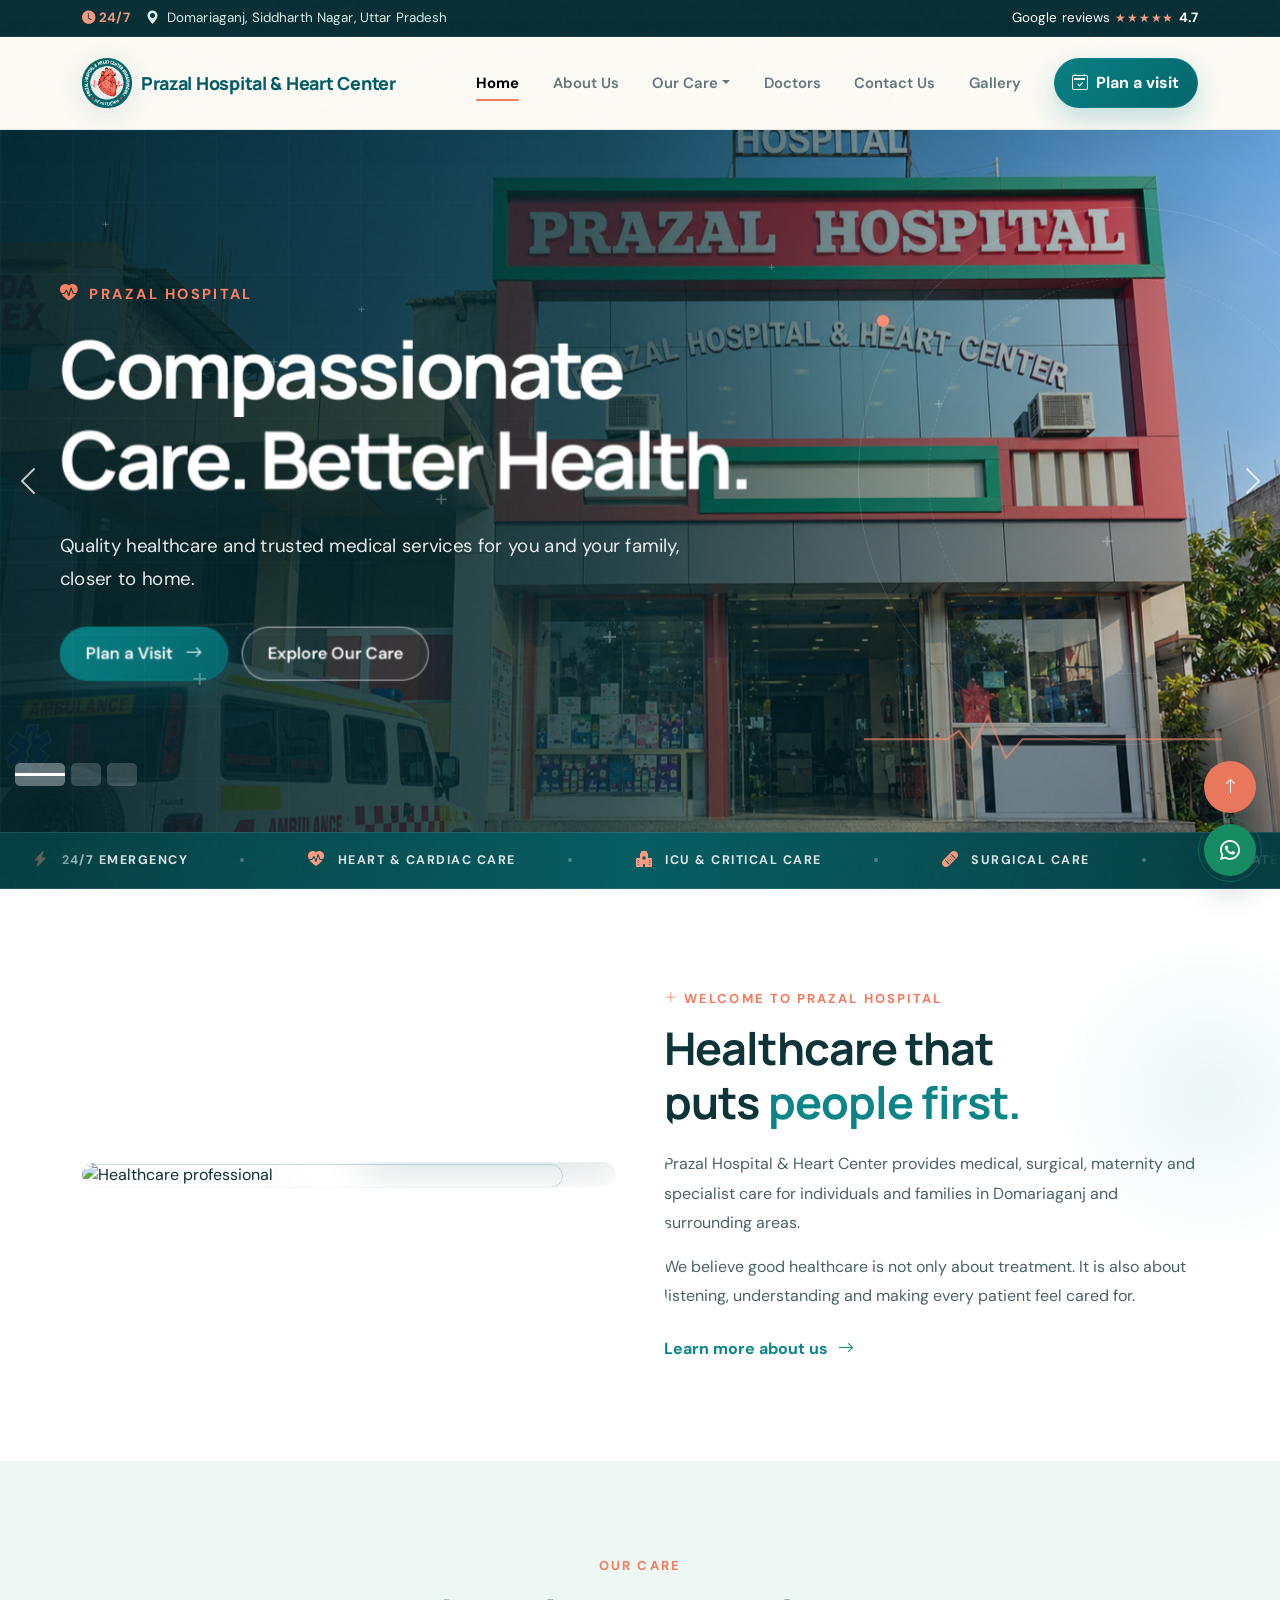
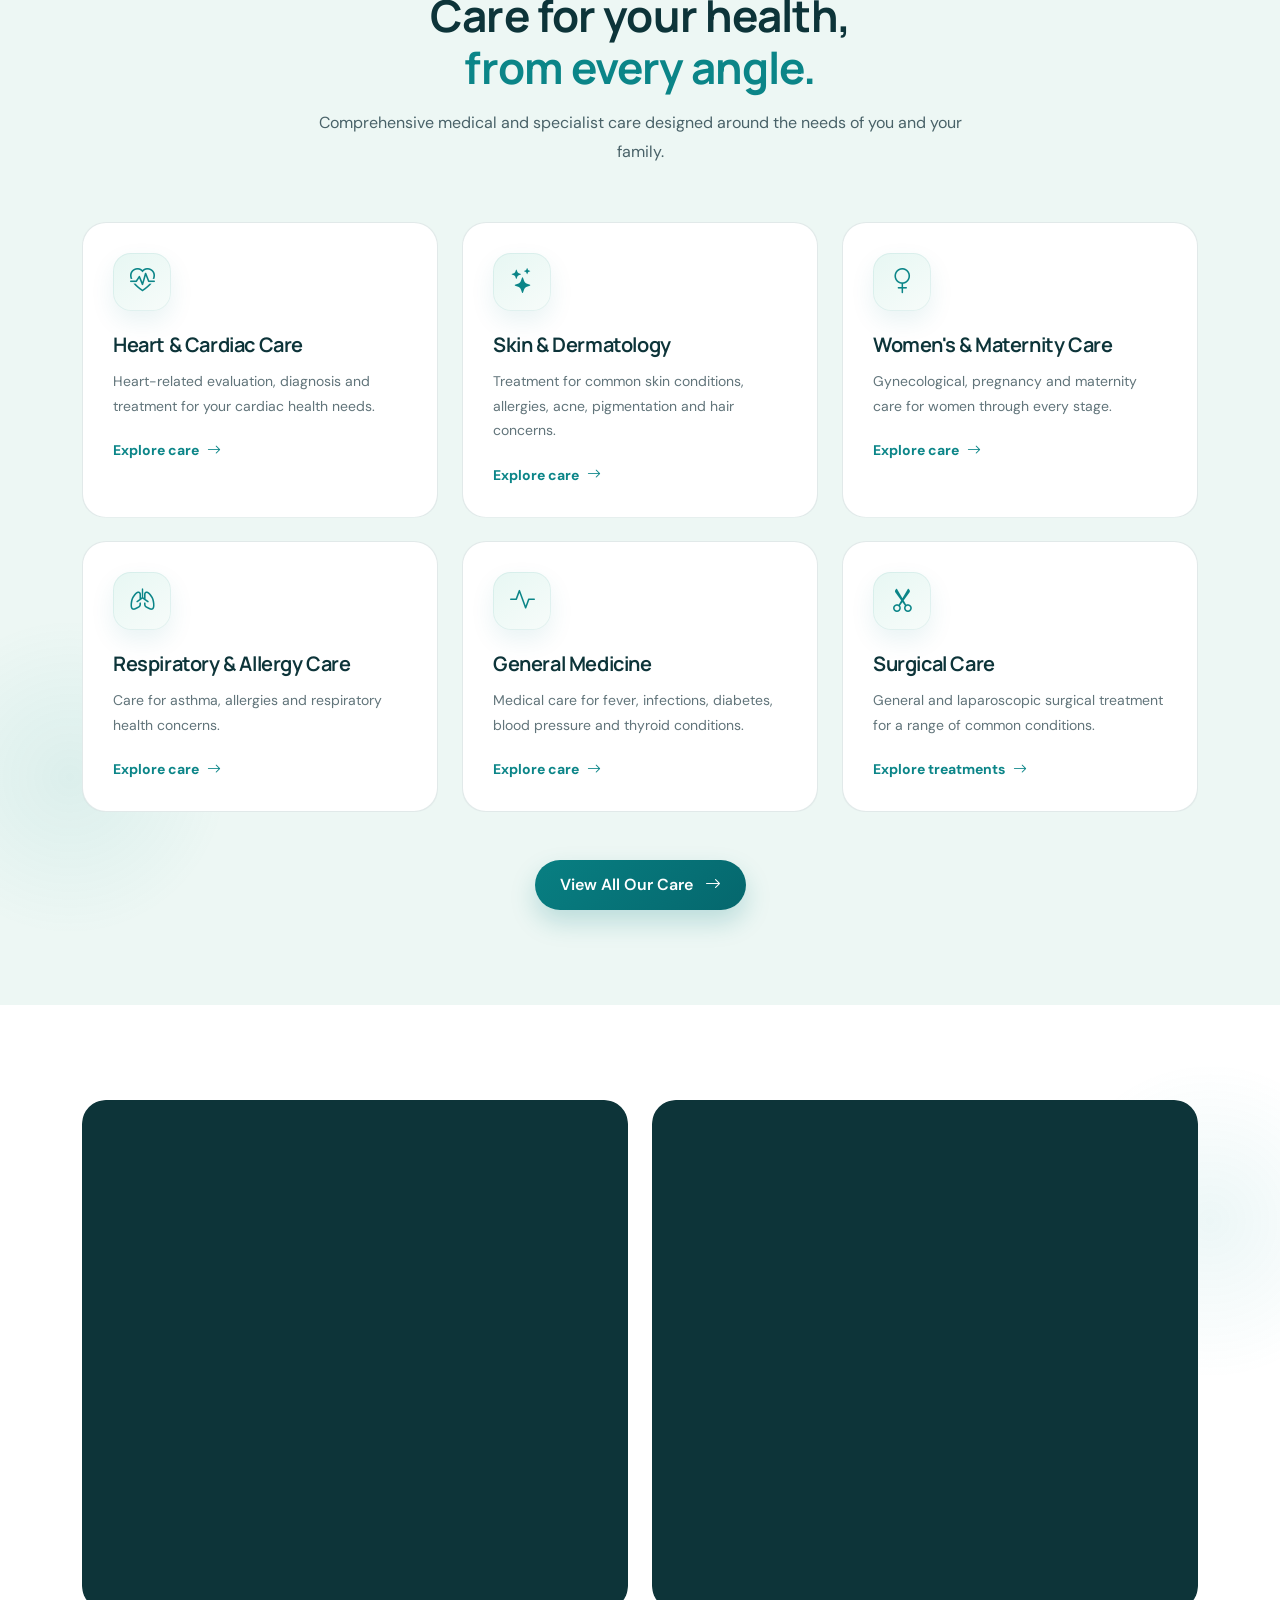
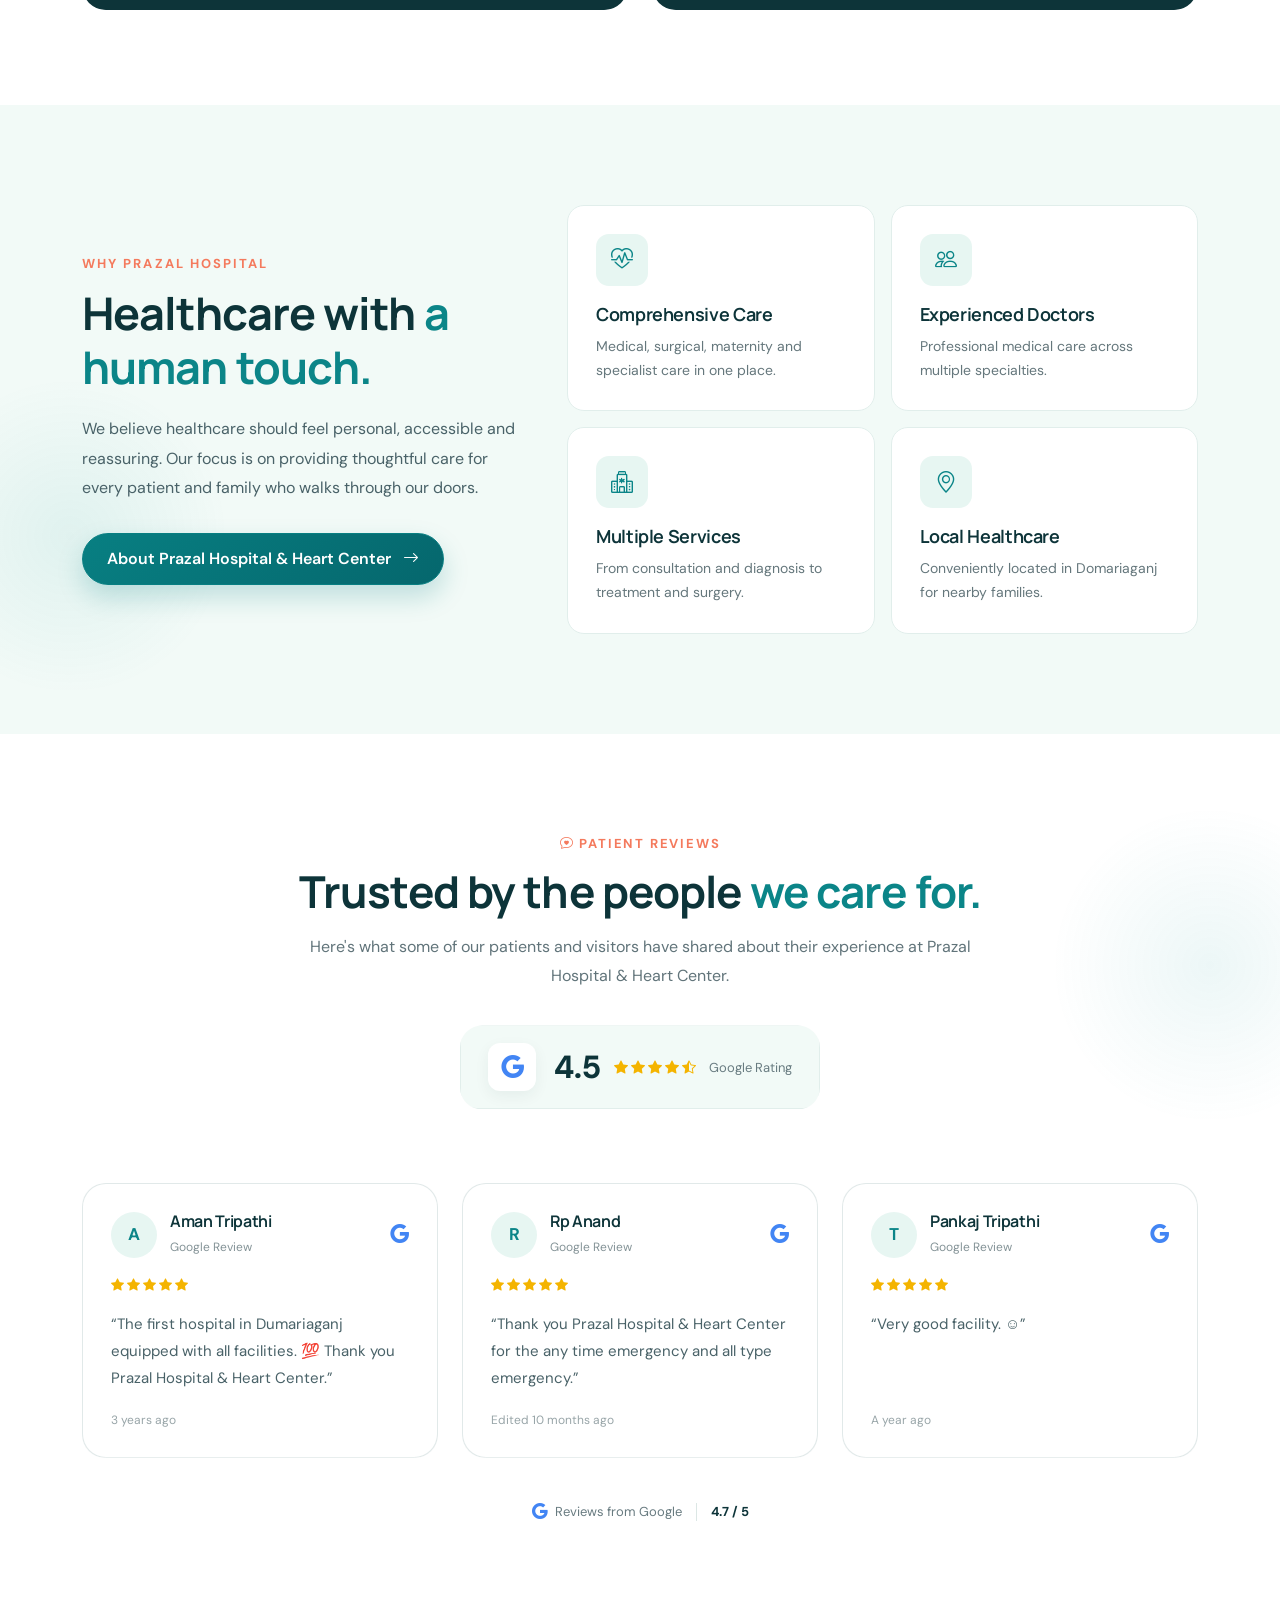
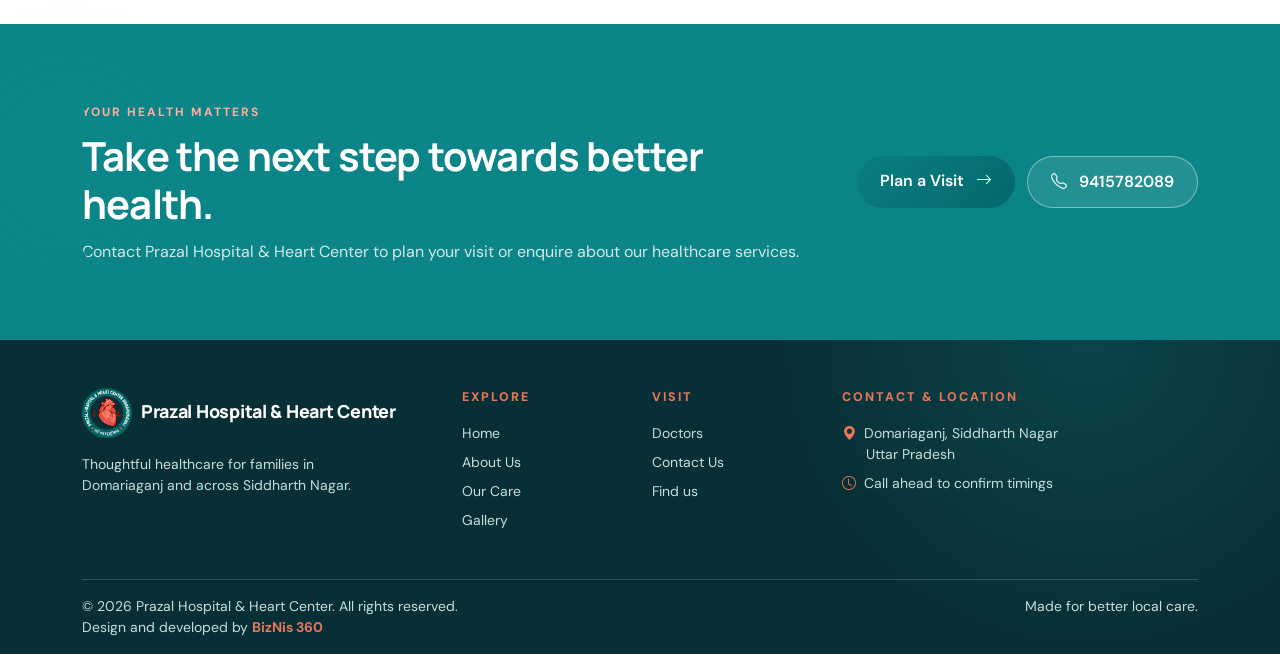
==== commit 9e2ef2bc: "dd" ====
--- a/index.html
+++ b/index.html
@@ -1224,7 +1224,7 @@
 			PRAZAL SPECIALIST CLINIC
 		========================================== -->
 
-		<section id="prazal-home-specialist"
+		<!-- <section id="prazal-home-specialist"
 				class="prazal-specialist-section">
 
 			<div class="container">
@@ -1282,7 +1282,7 @@
 
 			</div>
 
-		</section>
+		</section> -->
 
 		<!-- ==========================================
 			PRAZAL GOOGLE REVIEWS
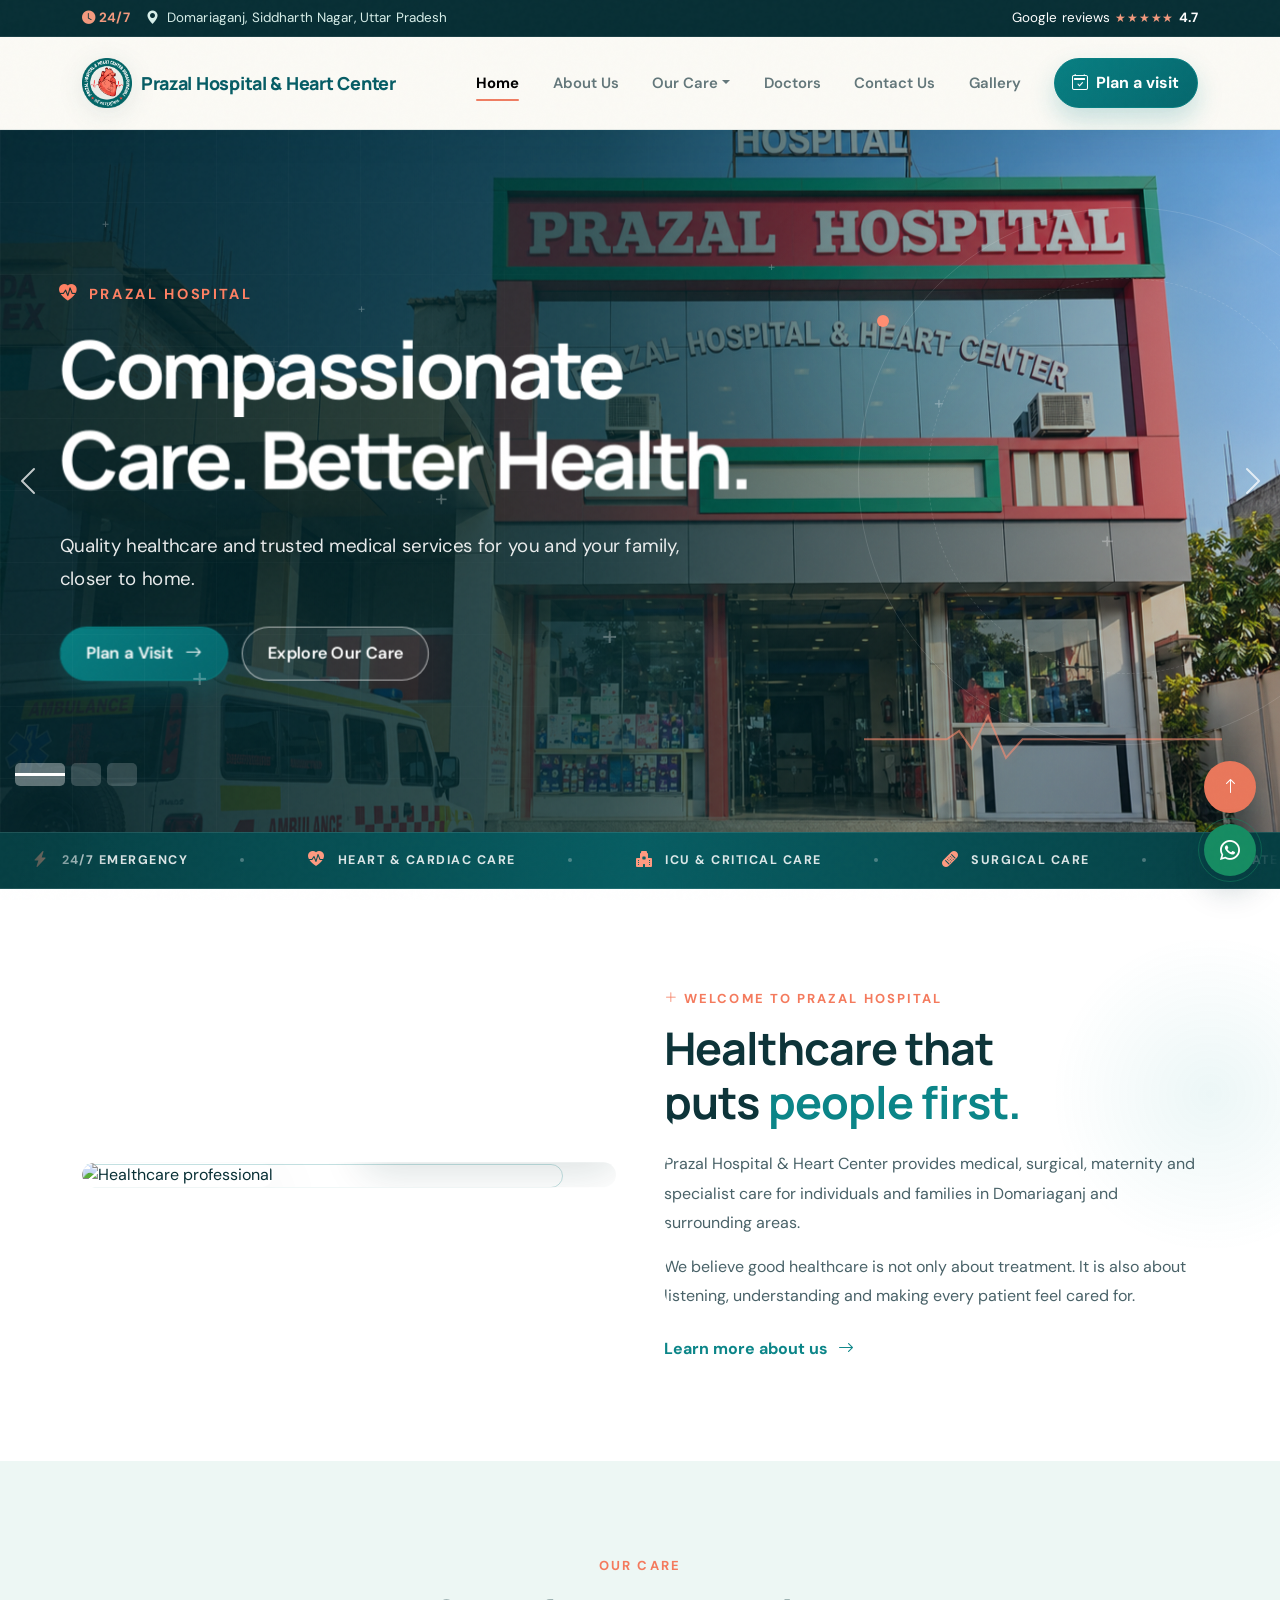
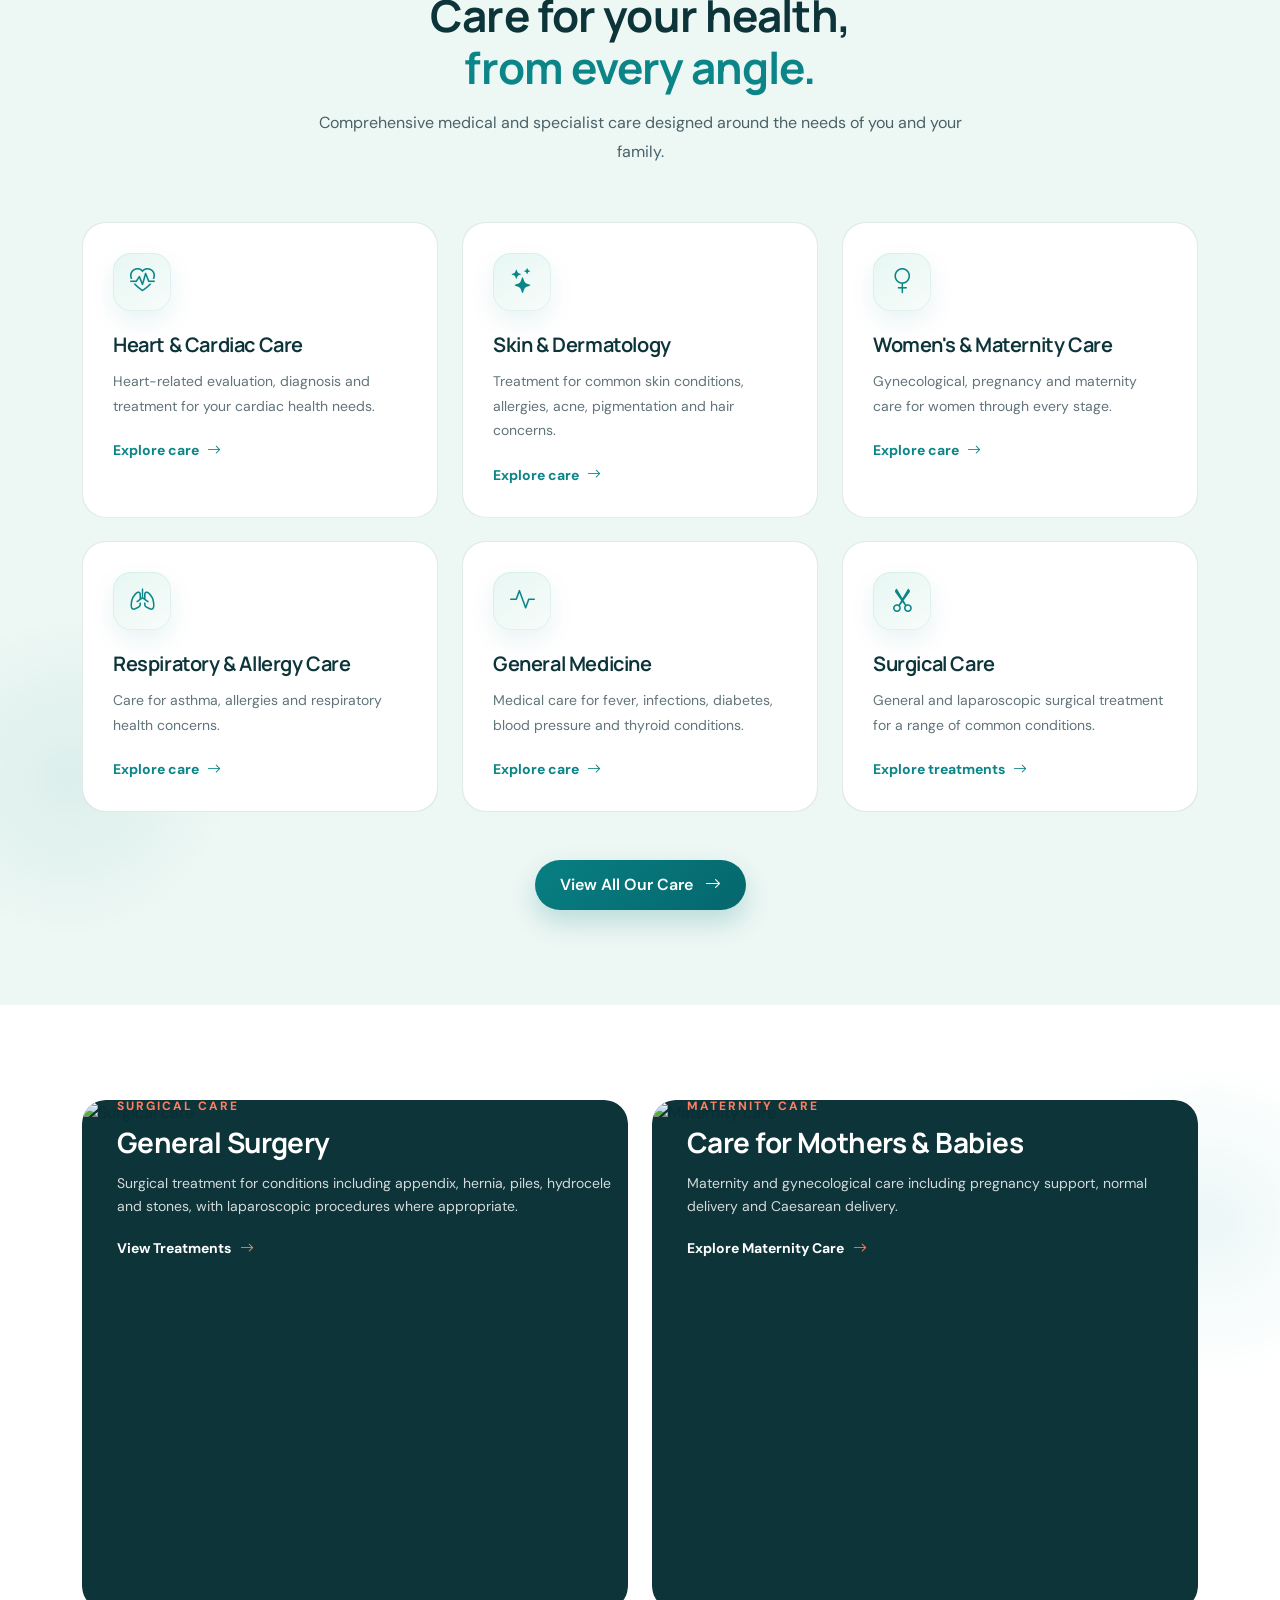
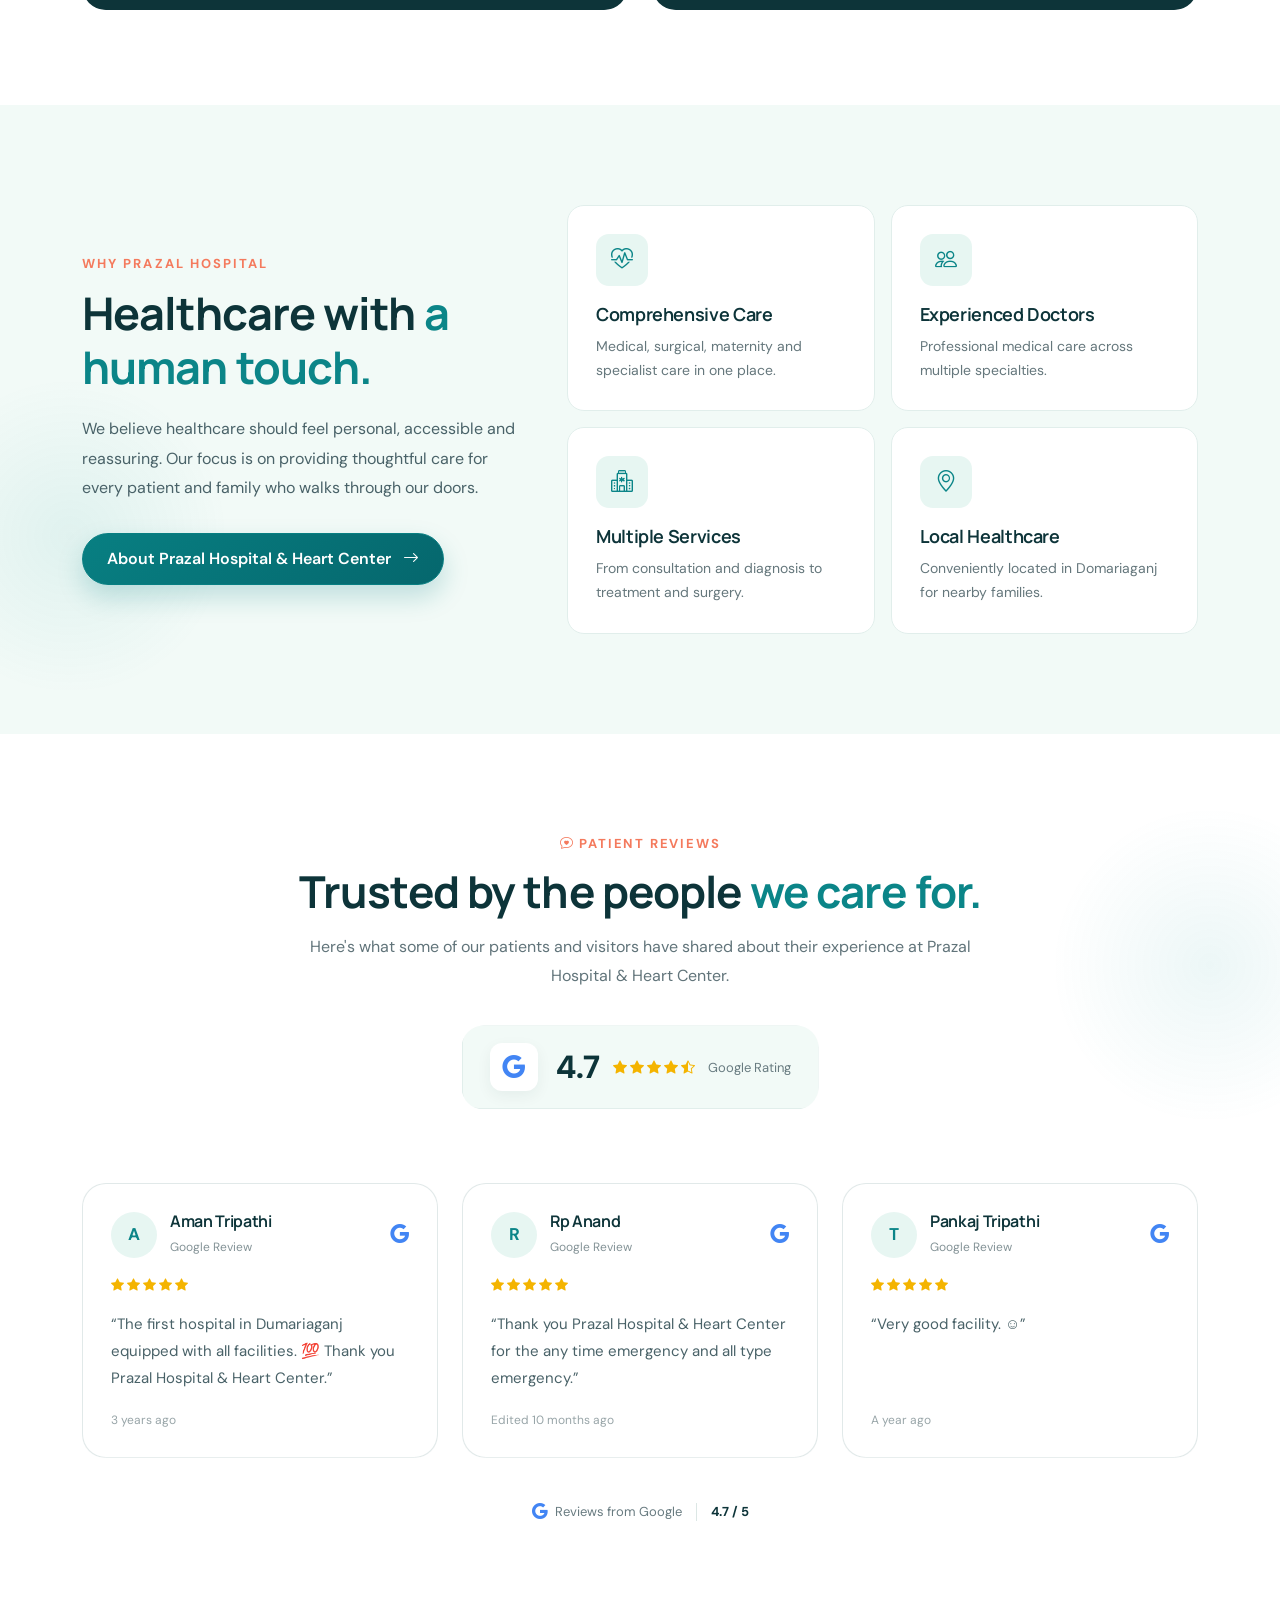
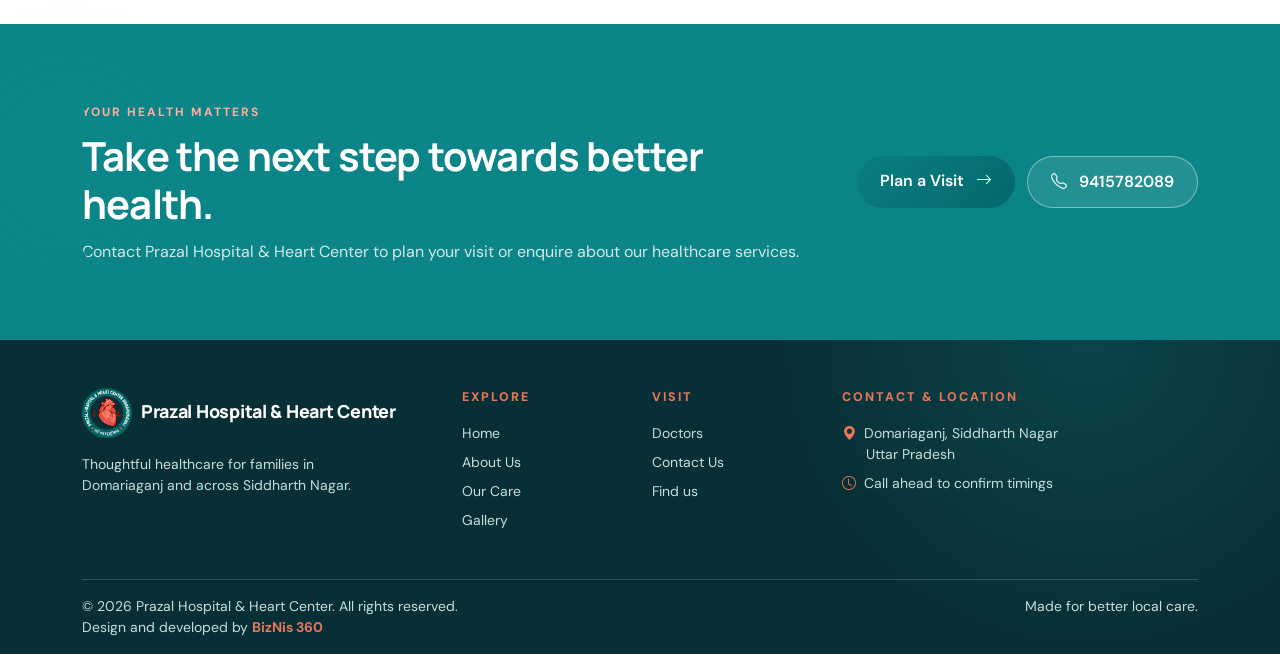
==== commit 30134426: "dd" ====
--- a/index.html
+++ b/index.html
@@ -1017,7 +1017,7 @@
 								</span>
 
 								<h3>
-							General &amp; Laparoscopic Surgery
+							General Surgery
 								</h3>
 
 								<p>
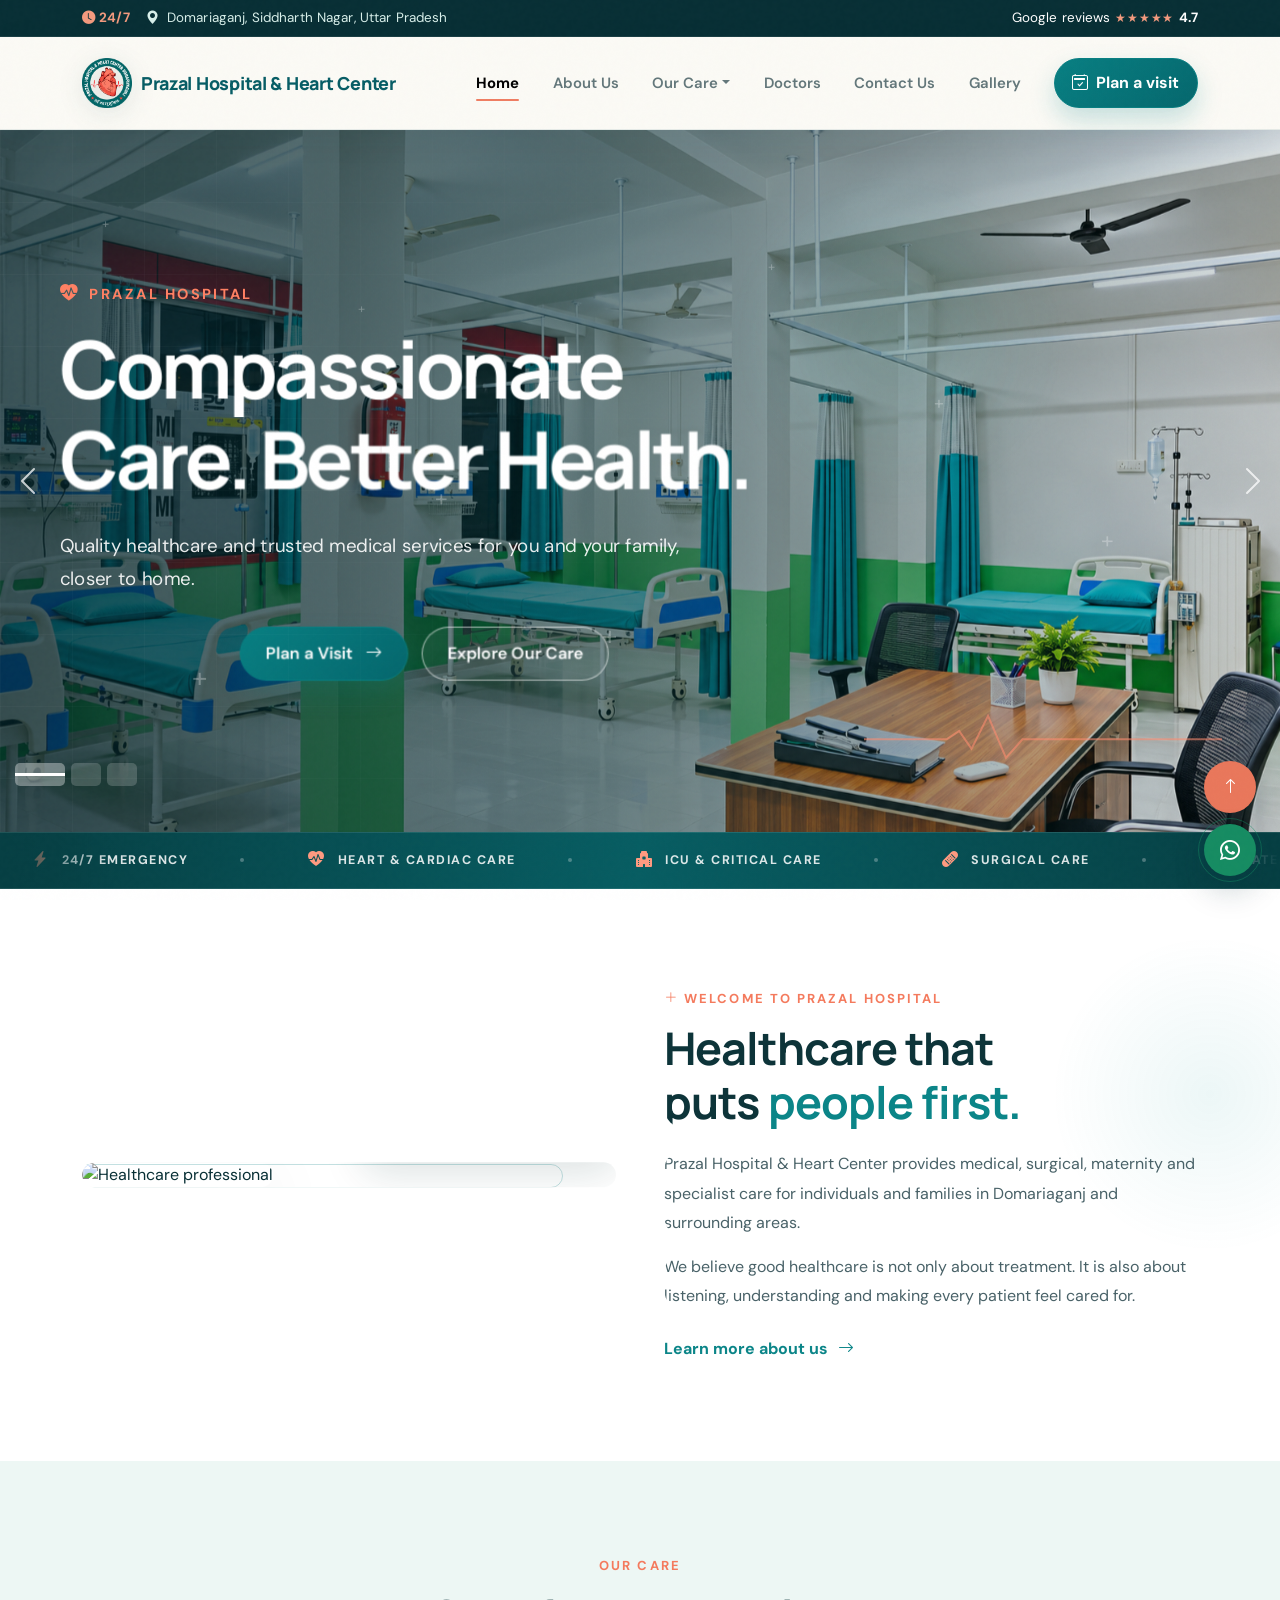
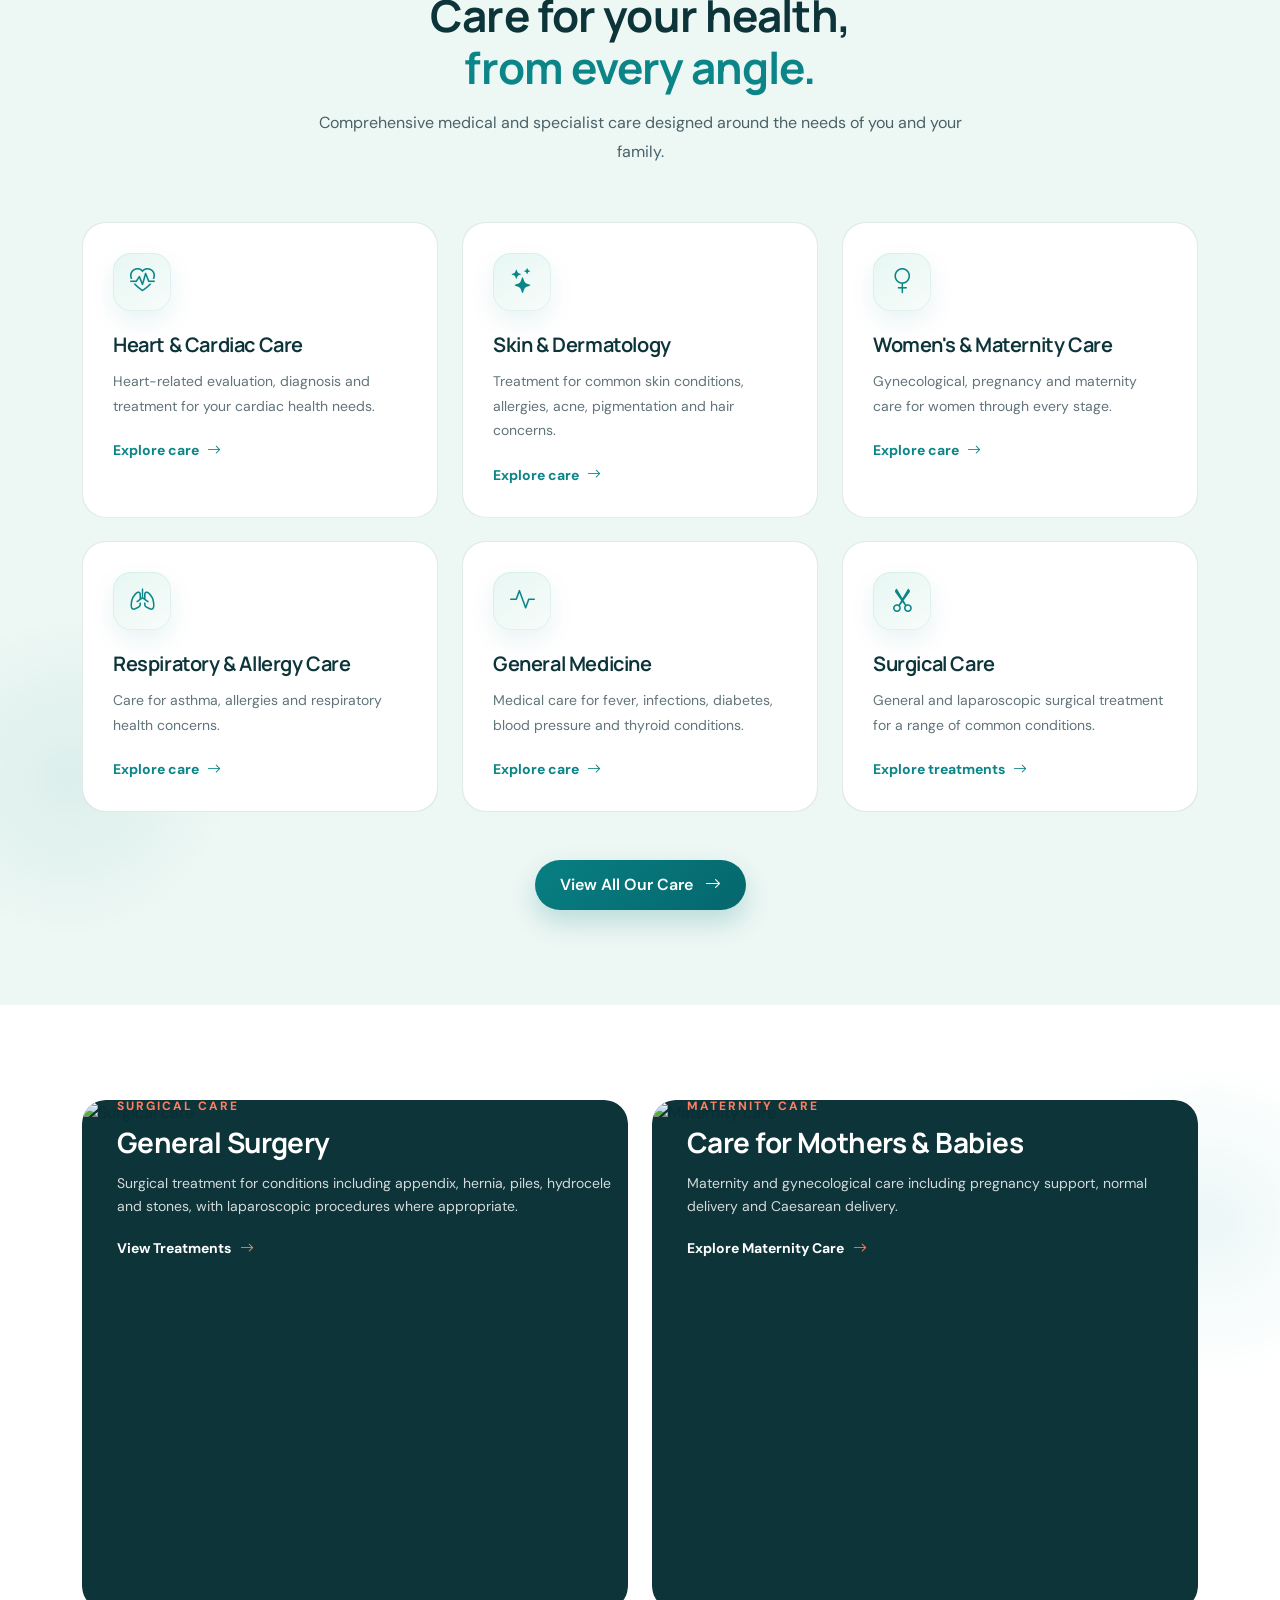
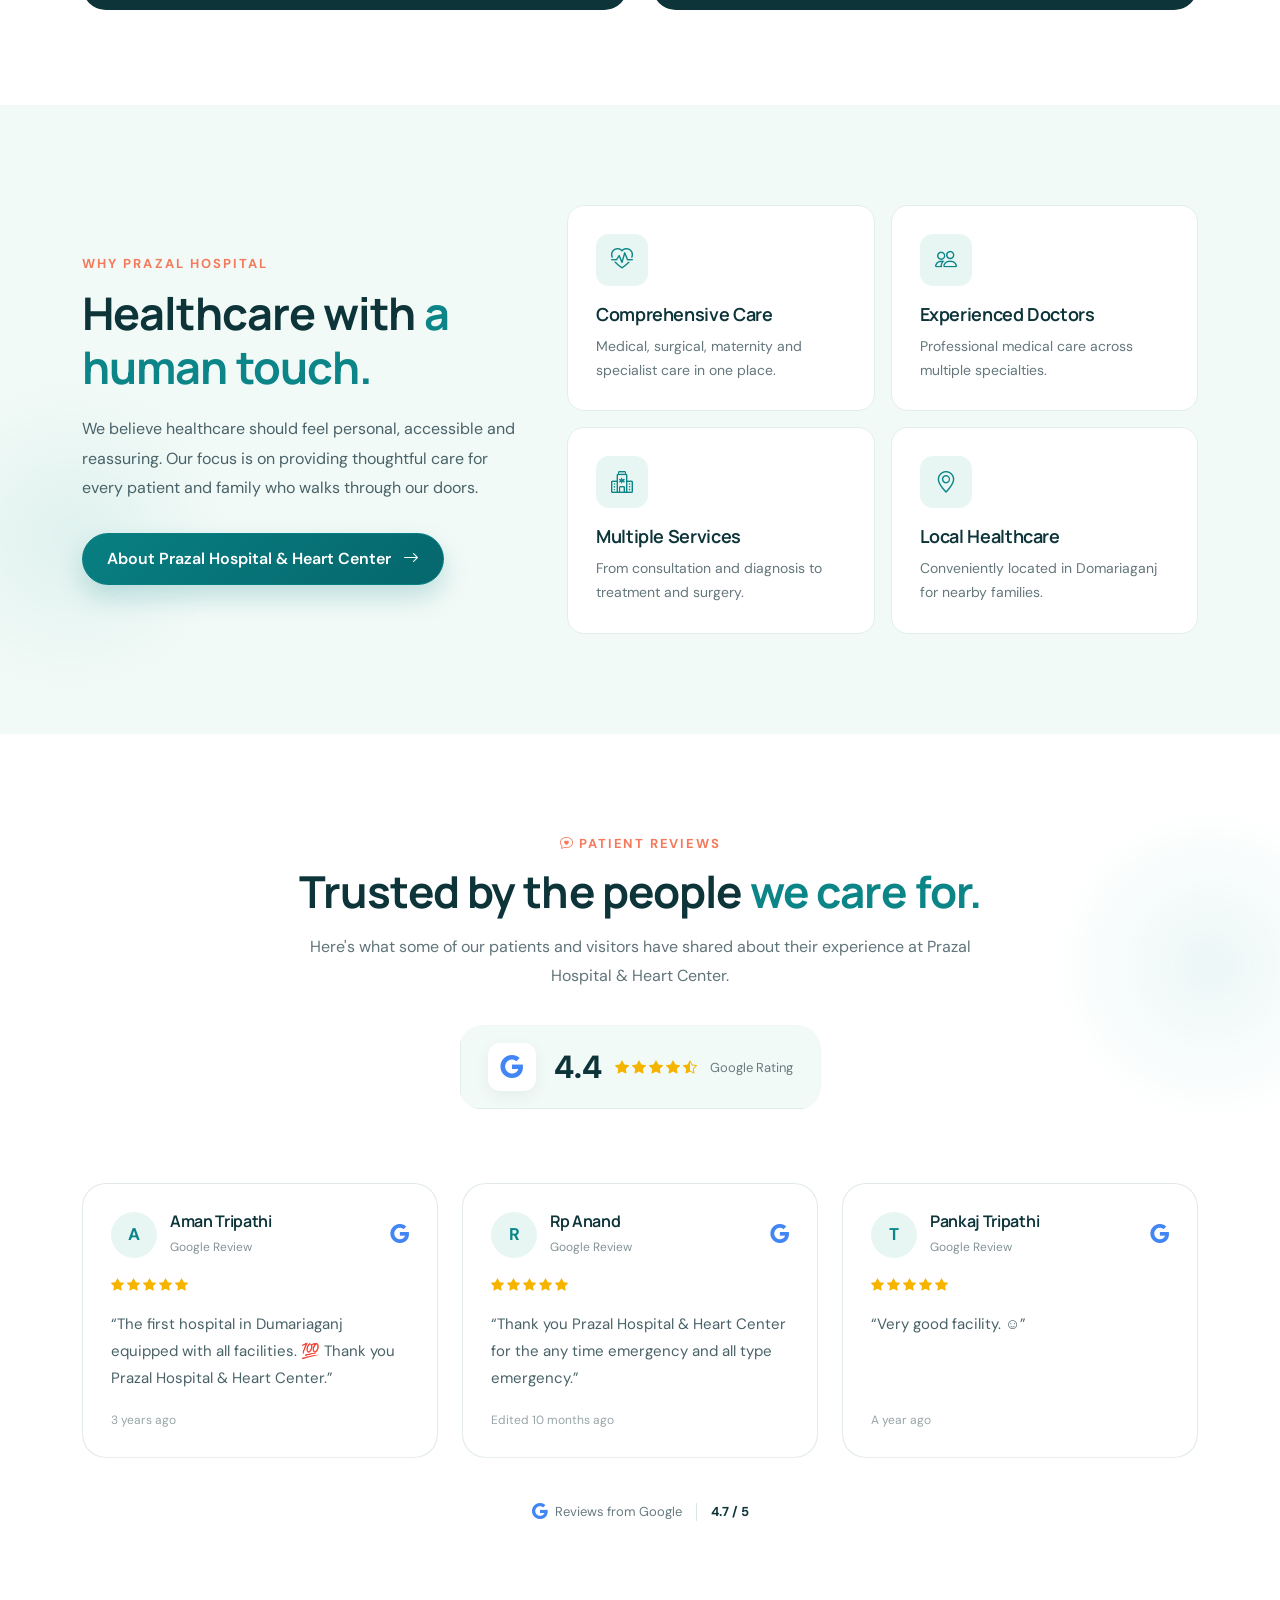
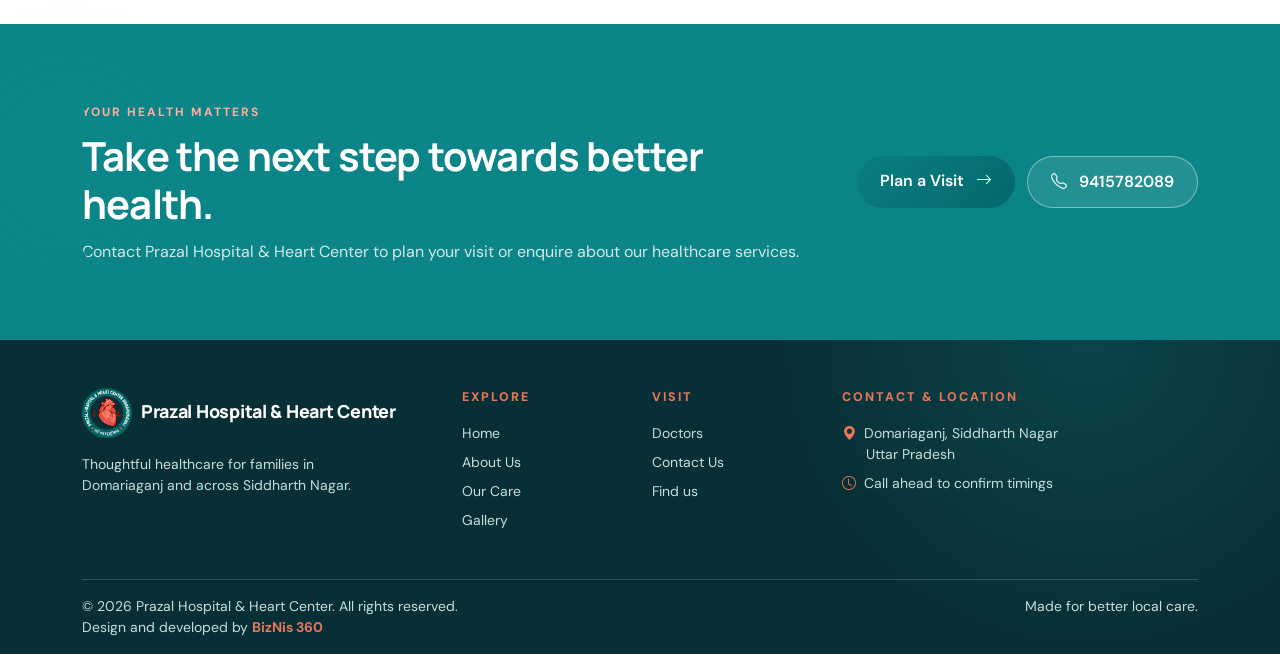
==== commit c79961dd: "ghdja" ====
--- a/index.html
+++ b/index.html
@@ -537,9 +537,9 @@
 					<!-- SLIDE 1 -->
 					<div class="carousel-item active">
 
-						<img src="assets/images/Prazal Hospital Entrance with Ambulance.png"
+						<img src="assets/images/prazalinsideward.png"
 							class="d-block w-100 prazal-hero-image prazal-hero-image--entrance"
-							alt="Prazal Hospital entrance with an ambulance">
+							alt="Inside a patient ward at Prazal Hospital">
 
 						<div class="prazal-hero-overlay"></div>
 
@@ -632,9 +632,9 @@
 					<!-- SLIDE 3 -->
 					<div class="carousel-item">
 
-						<img src="assets/images/Modern Pra her Hospital Facade.png"
+						<img src="assets/images/Prazal Hospital Hero Exterior.png"
 							class="d-block w-100 prazal-hero-image prazal-hero-image--facade"
-							alt="Front façade of Prazal Hospital and Heart Center">
+							alt="Prazal Hospital and Heart Center exterior with ambulance">
 
 						<div class="prazal-hero-overlay"></div>
 
--- a/assets/css/style.css
+++ b/assets/css/style.css
@@ -178,7 +178,7 @@
 .contact-hero { padding: 4.5rem 0 3.5rem; background-color: var(--mint); background-image: linear-gradient(rgba(233, 245, 241, .64), rgba(233, 245, 241, .64)), url('https://images.unsplash.com/photo-1532938911079-1b06ac7ceec7?auto=format&fit=crop&w=1600&q=85'); background-position: center; background-size: cover; }
 .about-hero { background-image: linear-gradient(rgba(233, 245, 241, .58), rgba(233, 245, 241, .58)), url('https://images.unsplash.com/photo-1551601651-2a8555f1a136?q=90&w=1600&auto=format&fit=crop'); }
 .doctors-hero { background-image: linear-gradient(rgba(233, 245, 241, .62), rgba(233, 245, 241, .62)), url('https://images.unsplash.com/photo-1579684385127-1ef15d508118?q=90&w=1600&auto=format&fit=crop'); background-position: center 72%; }
-.gallery-hero { position: relative; isolation: isolate; overflow: hidden; background: var(--ink) url('../images/Prazal Hospital Entrance with Ambulance.png') center 58% / cover no-repeat; }
+.gallery-hero { position: relative; isolation: isolate; overflow: hidden; background: var(--ink) url('../images/Prazal Hospital Entrance with Ambulance.png') center 30% / cover no-repeat; }
 .gallery-hero::after { content: ''; position: absolute; inset: 0; z-index: -1; background: rgba(233, 245, 241, .66); }
 .gallery-hero-video { position: absolute; inset: 0; z-index: -2; width: 100%; height: 100%; object-fit: cover; object-position: center; }
 .gallery-hero-content { position: relative; z-index: 1; }
@@ -1033,6 +1033,7 @@
 .prazal-hero-buttons {
     display: flex;
     flex-wrap: wrap;
+    justify-content: center;
     gap: 13px;
 }
 
@@ -1136,15 +1137,15 @@
     }
 
     .prazal-hero-image--facade {
-        object-position: 50% center;
+        object-position: 62% center;
     }
 
     .prazal-hero-overlay {
         background:
             linear-gradient(
                 180deg,
-                rgba(7,48,53,.68),
-                rgba(7,48,53,.94)
+                rgba(7,48,53,.52),
+                rgba(7,48,53,.78)
             );
     }
 
--- a/assets/css/premium.css
+++ b/assets/css/premium.css
@@ -172,12 +172,13 @@
 .about-hero { background-image: url('https://images.unsplash.com/photo-1551601651-2a8555f1a136?q=90&w=1800&auto=format&fit=crop'); }
 .doctors-hero { background-image: url('https://images.unsplash.com/photo-1579684385127-1ef15d508118?q=90&w=1800&auto=format&fit=crop'); }
 .contact-hero:not(.about-hero):not(.doctors-hero):not(.gallery-hero) { background-image: url('https://images.unsplash.com/photo-1532938911079-1b06ac7ceec7?auto=format&fit=crop&w=1800&q=90'); }
-.gallery-hero::after { z-index: -1; background: linear-gradient(100deg, rgba(4,39,45,.94), rgba(4,49,53,.5)); }
+.gallery-hero::before { background: linear-gradient(100deg, rgba(4,39,45,.78) 0%, rgba(4,49,53,.42) 48%, rgba(4,49,53,.12) 100%); }
+.gallery-hero::after { content: none; }
 
 /* Homepage hero */
 .prazal-hero-section { background: var(--premium-ink); }
 .prazal-hero-image { height: min(78vh, 760px); min-height: 620px; transform: scale(1.025); }
-.prazal-hero-overlay { background: linear-gradient(90deg, rgba(3,35,41,.95) 0%, rgba(3,43,47,.78) 47%, rgba(3,43,47,.12) 100%); }
+.prazal-hero-overlay { background: linear-gradient(90deg, rgba(3,35,41,.78) 0%, rgba(3,43,47,.58) 47%, rgba(3,43,47,.12) 100%); }
 .prazal-hero-text h1 { max-width: 760px; font-size: clamp(3.2rem, 6vw, 5.5rem); letter-spacing: -.045em; }
 .prazal-hero-text p { max-width: 650px; }
 .prazal-hero-indicators button { transition: width .35s ease, opacity .35s ease; }
@@ -283,9 +284,10 @@
     .topbar-rating { display: none; }
     .brand-logo { width: 44px; height: 44px; }
     .contact-hero, .care-hero { min-height: 420px; padding: 4rem 0; }
-    .contact-hero::before, .care-hero::before { background: linear-gradient(90deg, rgba(4,39,45,.94), rgba(4,49,53,.76)); }
+    .contact-hero:not(.gallery-hero)::before, .care-hero::before { background: linear-gradient(90deg, rgba(4,39,45,.94), rgba(4,49,53,.76)); }
     .prazal-hero-text h1 { font-size: clamp(2.75rem, 12vw, 4rem); }
     .prazal-hero-text p { font-size: 1rem; }
+    .prazal-hero-overlay { background: linear-gradient(180deg, rgba(3,43,47,.52), rgba(3,43,47,.78)); }
     .prazal-hero-buttons .btn, .prazal-cta-buttons .btn { width: 100%; text-align: center; }
     .floating-actions { right: .9rem; bottom: .9rem; }
     .floating-action { width: 48px; height: 48px; }
--- a/assets/css/home-cinematic.css
+++ b/assets/css/home-cinematic.css
@@ -77,20 +77,6 @@
 @keyframes homeHeroSheen { to { background-position: 0 0, -220% 0; } }
 
 .home-ambient-layer { position: absolute; inset: 0; z-index: 4; pointer-events: none; overflow: hidden; }
-.home-orbit {
-    position: absolute;
-    width: min(42vw, 610px);
-    aspect-ratio: 1;
-    right: -9%;
-    top: 11%;
-    border: 1px solid rgba(255,255,255,.12);
-    border-radius: 50%;
-    animation: homeOrbitSpin 28s linear infinite;
-}
-.home-orbit::before, .home-orbit::after { content: ""; position: absolute; border-radius: 50%; }
-.home-orbit::before { inset: 13%; border: 1px dashed rgba(255,255,255,.12); }
-.home-orbit::after { width: 12px; height: 12px; top: 20%; left: 3.5%; background: #ff8d71; box-shadow: 0 0 22px rgba(255,141,113,.8); }
-@keyframes homeOrbitSpin { to { transform: rotate(360deg); } }
 
 .home-particle { position: absolute; color: rgba(255,255,255,.28); font-size: var(--particle-size); animation: homeParticleFloat var(--particle-duration) ease-in-out infinite alternate; animation-delay: var(--particle-delay); }
 .home-particle::before { content: "+"; }
@@ -220,7 +206,7 @@
 .home-magnetic { will-change: transform; }
 
 @media (max-width: 991.98px) {
-    .home-vitals, .home-orbit, .home-scene-rail { display: none; }
+    .home-vitals, .home-scene-rail { display: none; }
     #prazal-home-hero::after { background-size: 44px 44px; opacity: .1; }
     .home-service-item { padding: 0 1.3rem; }
 }
